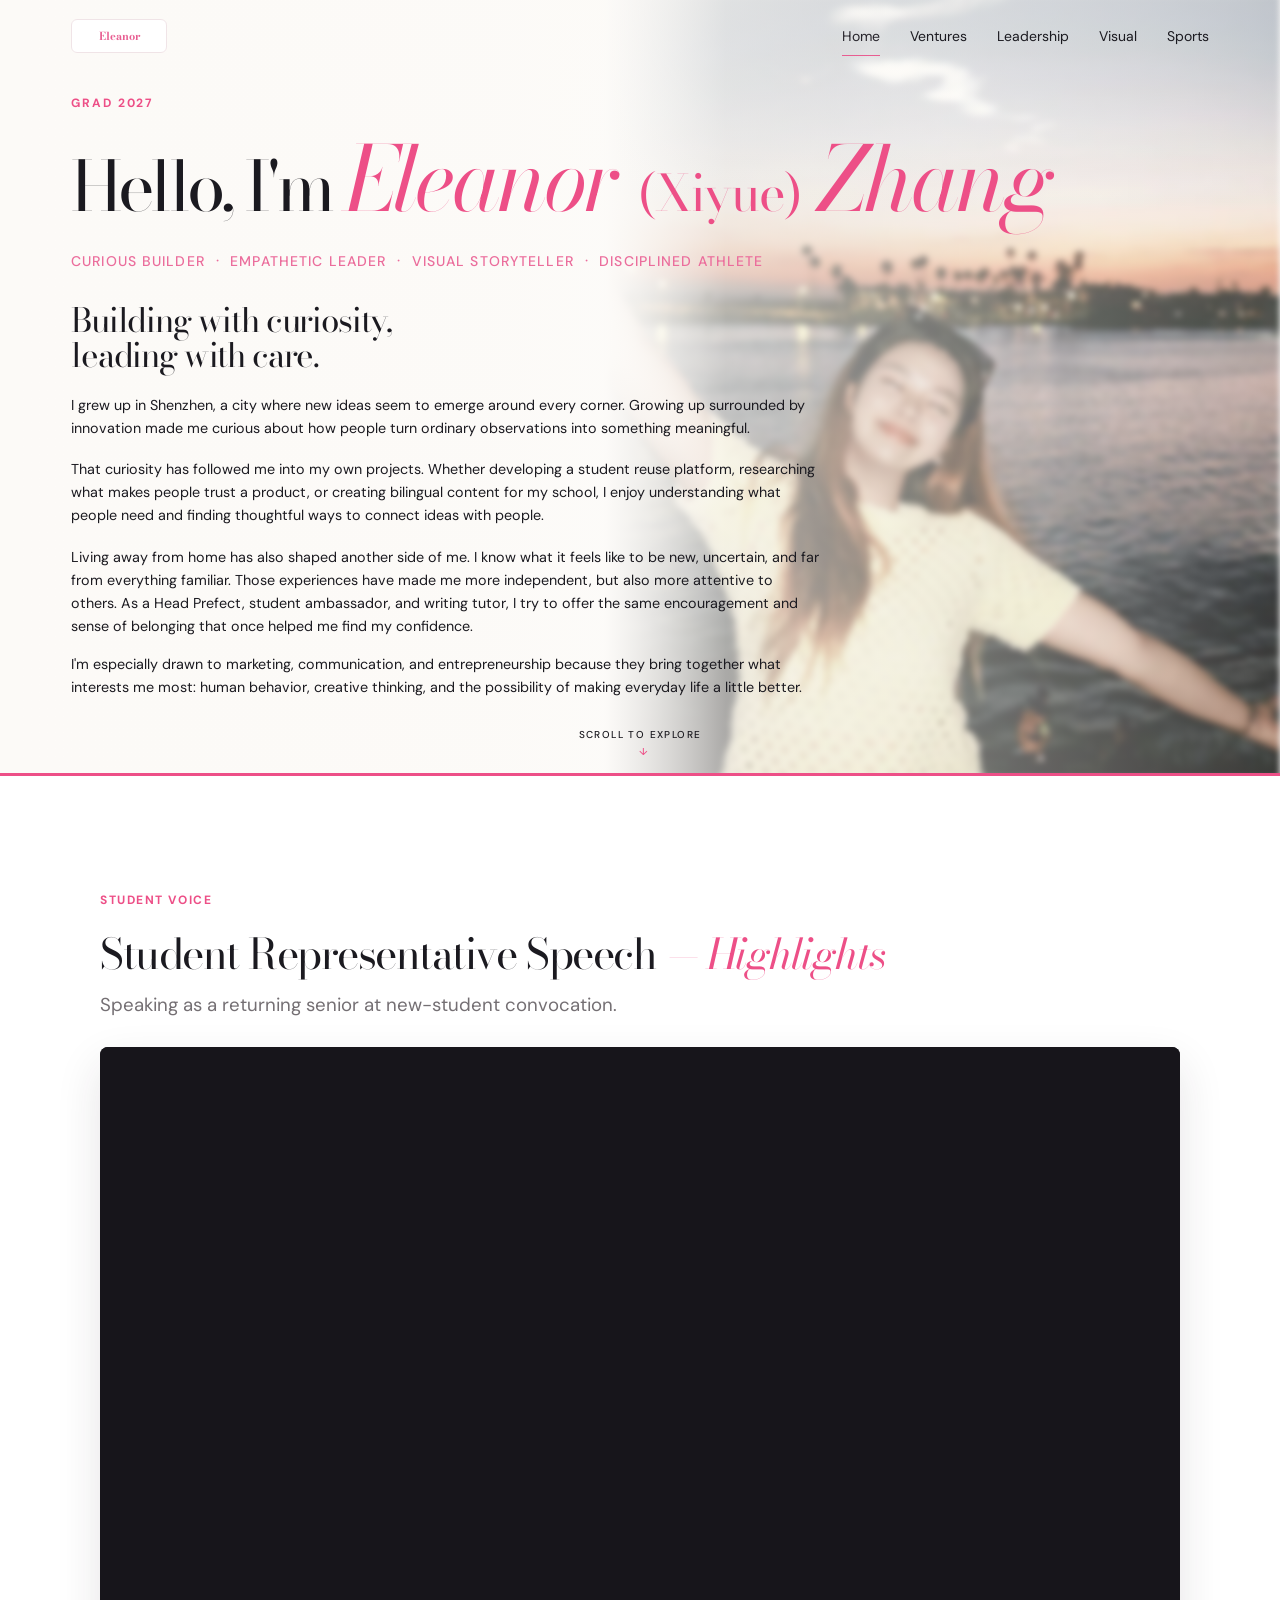
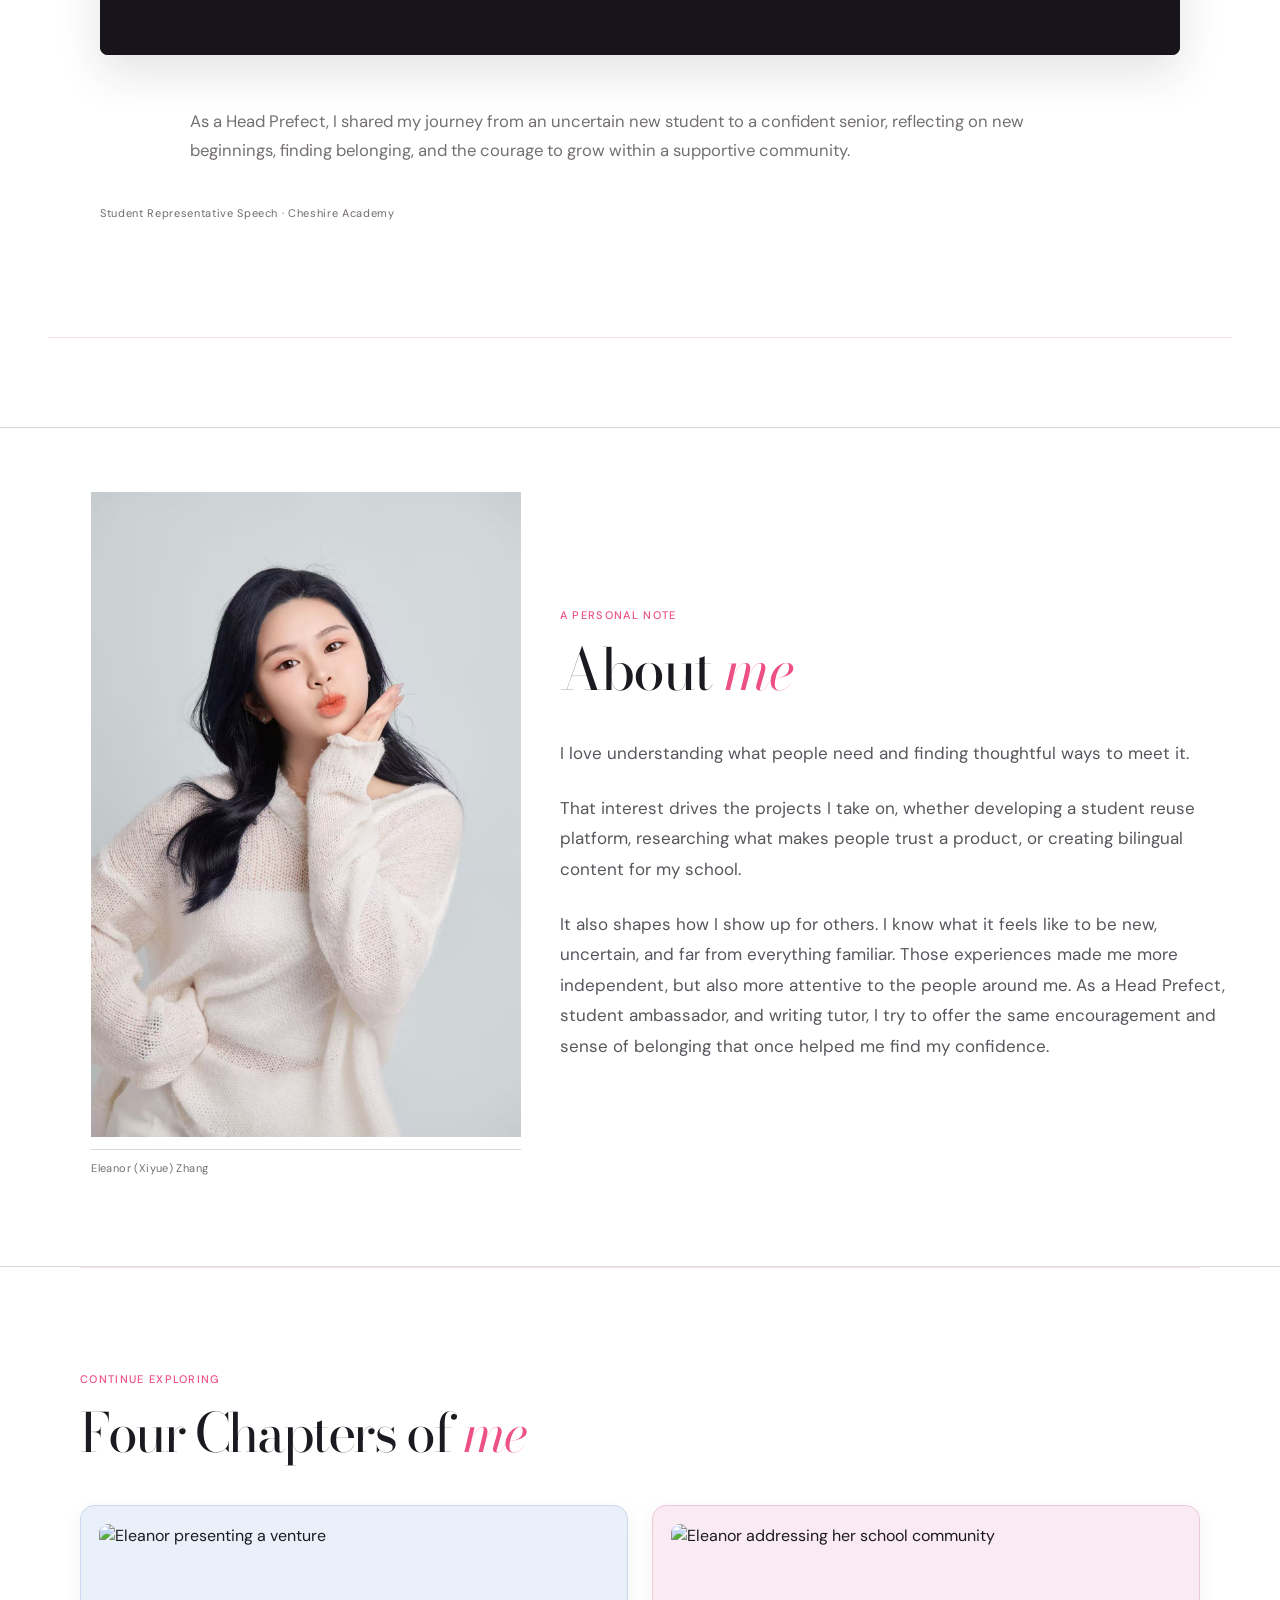
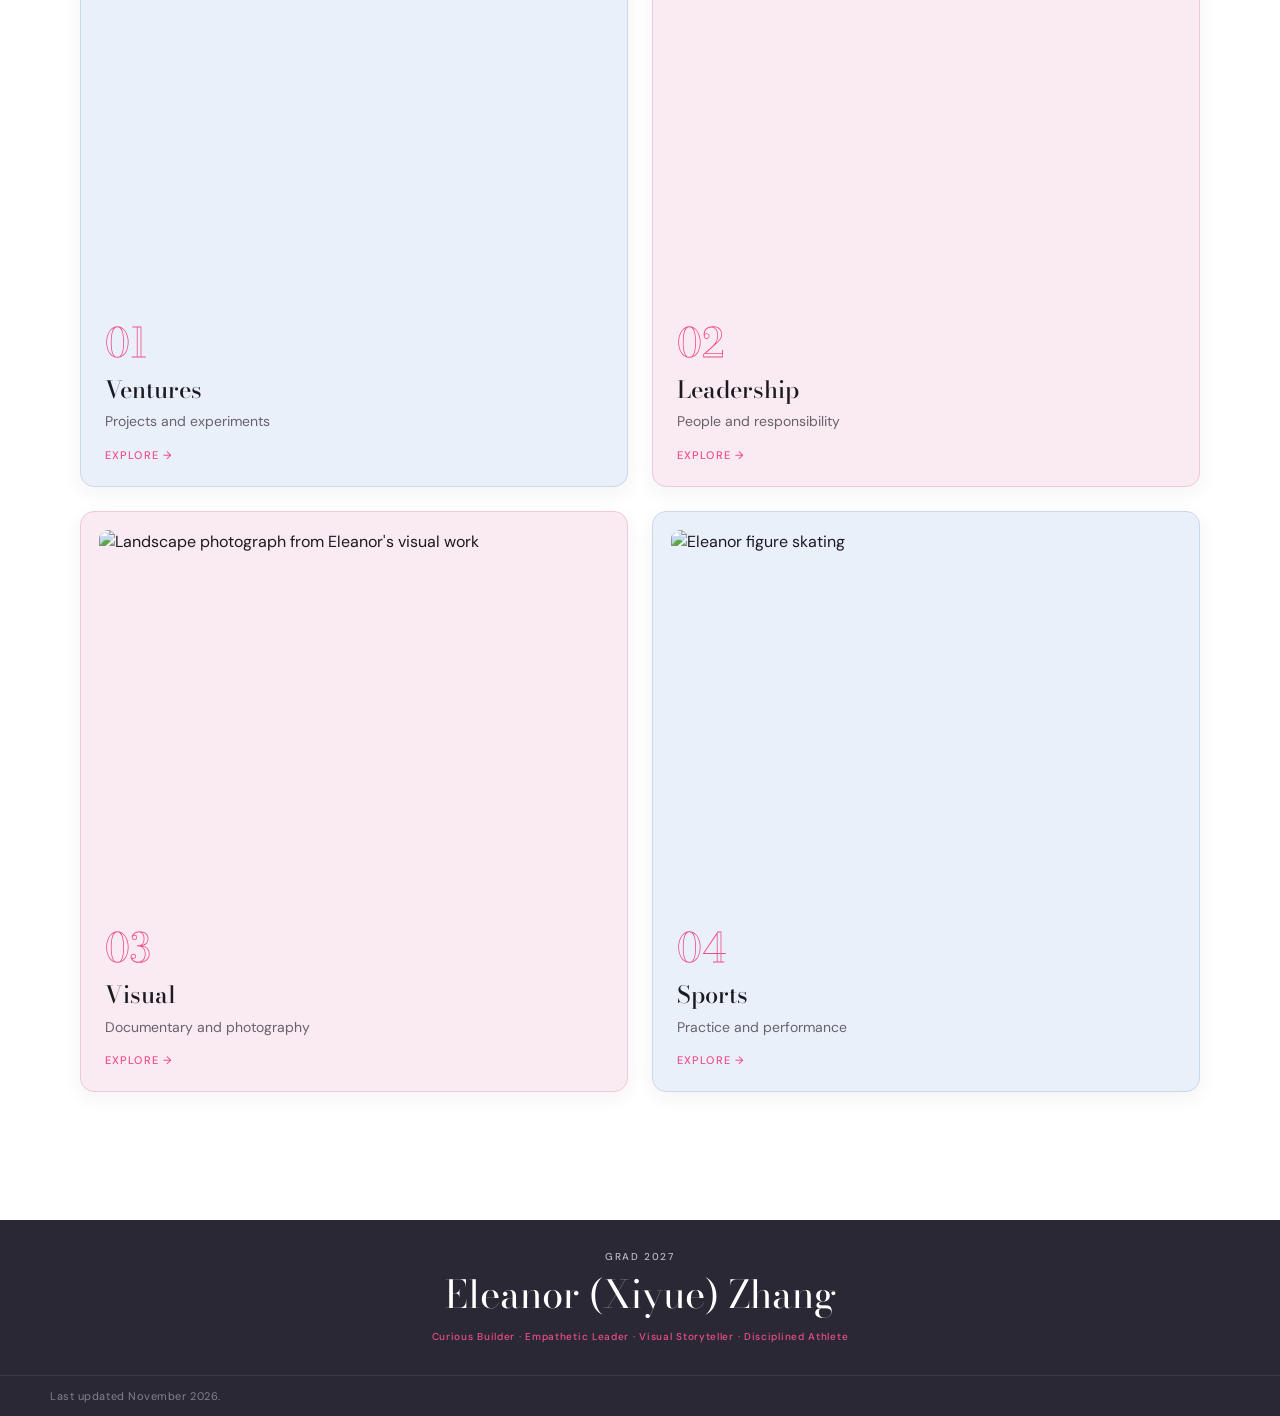
==== index.html @ ae4b240d "Widen home introduction and tighten hero spacing" ====
<!doctype html>
<html lang="en"><head><meta charset="UTF-8"><meta name="viewport" content="width=device-width,initial-scale=1"><meta name="referrer" content="strict-origin-when-cross-origin"><title>Eleanor Zhang</title><link rel="icon" href="./favicon.ico?v=20261025" sizes="any"><link rel="icon" type="image/svg+xml" href="./favicon.svg?v=20261025"><link rel="icon" type="image/png" sizes="32x32" href="./favicon.png?v=20261025"><meta name="description" content="Eleanor Zhang — a personal editorial portfolio for university applications."><link rel="preconnect" href="https://fonts.googleapis.com"><link rel="preconnect" href="https://fonts.gstatic.com" crossorigin><link href="https://fonts.googleapis.com/css2?family=Bodoni+Moda:ital,wght@0,400;0,500;1,400&family=DM+Sans:opsz,wght@9..40,400;9..40,500;9..40,700&display=swap" rel="stylesheet"><link rel="stylesheet" href="./style.css?v=20261104-compact-intro"><script data-cfasync="false" src="./script.js?v=20261103-split-ventures" defer></script></head>
<body class="editorial-home home-page"><a class="skip-link" href="#home">Skip to content</a>
<header class="site-header" data-header>
  <a class="wordmark" href="#home" aria-label="Eleanor Zhang — back to top">Eleanor</a>
  <button class="menu-toggle" type="button" aria-expanded="false" aria-controls="primary-nav"><span></span><span></span><span></span><span class="sr-only">Open menu</span></button>
  <nav id="primary-nav" class="primary-nav" aria-label="Primary navigation">
    <a class="nav-link" href="#home" data-section="home">Home</a>
    <div class="nav-group"><a class="nav-link" href="ventures.html">Ventures</a><div class="dropdown"><a href="ventures.html#storage-platform">Storage Platform</a><a href="ventures.html#secondhand-trading">Secondhand Trading</a><a href="ventures.html#healthy-bowl">Healthy Bowl</a><a href="ventures.html#kettle-recipe">Kettle Recipe</a><a href="ventures.html#bpa">BPA</a><a href="ventures.html#china-camping-club">China Camping Club</a><a href="ventures.html#marketing-intern">Marketing Intern</a></div></div>
    <div class="nav-group"><a class="nav-link" href="leadership.html">Leadership</a><div class="dropdown"><a href="leadership.html#head-prefect">Head Prefect</a><a href="leadership.html#head-ambassador">Head Ambassador</a><a href="leadership.html#writing-center-tutor">Writing Center Tutor</a><a href="leadership.html#calligraphy-club">Calligraphy Club</a><a href="leadership.html#assistance-coach">Assistant Coach</a><a href="leadership.html#volunteer-teaching">Volunteer Teaching</a><a href="leadership.html#cooking-club">Cooking Club</a></div></div>
    <div class="nav-group"><a class="nav-link" href="visual.html">Visual</a><div class="dropdown"><a href="visual.html#photography">Photography</a><a href="visual.html#documentary">Documentary</a></div></div>
    <div class="nav-group"><a class="nav-link" href="sports.html">Sports</a><div class="dropdown"><a href="sports.html#figure-skating">Figure Skating</a><a href="sports.html#dancing">Dancing</a><a href="sports.html#soccer">Soccer</a></div></div>
  </nav>
</header>
<main>
<section id="home" class="eh-home" data-spy="home" aria-labelledby="hero-title">
<div class="eh-hero"><div class="eh-hero-bg" aria-hidden="true"><img src="./assets/home/home2.JPG" alt="" width="1280" height="1706" loading="eager" decoding="async" fetchpriority="high"></div>
  <div class="eh-meta"><span>GRAD 2027</span></div>
  <div class="eh-title-block"><h1 id="hero-title"><span>Hello, I'm</span><em><span>Eleanor <span class="eh-name-alt">(Xiyue)</span></span><span>Zhang</span></em></h1></div>
  <div class="eh-opening-intro"><h2>Building with curiosity,<br>leading with care.</h2><p>I grew up in Shenzhen, a city where new ideas seem to emerge around every corner. Growing up surrounded by innovation made me curious about how people turn ordinary observations into something meaningful.</p><p>That curiosity has followed me into my own projects. Whether developing a student reuse platform, researching what makes people trust a product, or creating bilingual content for my school, I enjoy understanding what people need and finding thoughtful ways to connect ideas with people.</p><p>Living away from home has also shaped another side of me. I know what it feels like to be new, uncertain, and far from everything familiar. Those experiences have made me more independent, but also more attentive to others. As a Head Prefect, student ambassador, and writing tutor, I try to offer the same encouragement and sense of belonging that once helped me find my confidence.</p><p>I'm especially drawn to marketing, communication, and entrepreneurship because they bring together what interests me most: human behavior, creative thinking, and the possibility of making everyday life a little better.</p></div>
  <div class="eh-keywords" aria-label="Personal qualities"><strong>Curious Builder</strong> <span aria-hidden="true">·</span> <strong>Empathetic Leader</strong> <span aria-hidden="true">·</span> <strong>Visual Storyteller</strong> <span aria-hidden="true">·</span> <strong>Disciplined Athlete</strong></div>
  <a class="eh-scroll" href="#student-voice">Scroll to explore <span aria-hidden="true">↓</span></a>
</div>
<div id="student-voice" class="eh-section eh-speech-return home-feature reveal-group"><div class="home-feature-copy"><p class="sub-label">Student voice</p><h3>Student Representative Speech <em>— Highlights</em></h3><p>Speaking as a returning senior at new-student convocation.</p></div><div class="feature-video-wrap youtube-video-wrap" data-feature-video data-youtube-video><div class="youtube-player" data-youtube-id="qHeuWkfJ2oY" aria-label="Student Representative Speech — Highlights"></div><img class="youtube-poster" src="./assets/home/student-representative-highlights/Student Representative Speech-cover.jpg" alt="Student Representative Speech — Highlights video cover" loading="lazy"><button class="feature-video-toggle youtube-video-toggle" type="button" aria-label="Play Student Representative Speech — Highlights"><span aria-hidden="true">▶</span></button></div><p class="eh-speech-note">As a Head Prefect, I shared my journey from an uncertain new student to a confident senior, reflecting on new beginnings, finding belonging, and the courage to grow within a supportive community.</p><p class="eh-video-caption">Student Representative Speech · Cheshire Academy</p></div>
<section id="about-me" class="eh-about reveal-group" aria-labelledby="about-me-title">
  <div class="eh-about-grid">
    <figure class="eh-about-portrait">
      <div class="eh-about-image">
        <img src="./assets/home/about%20me.jpg" alt="Eleanor Zhang in a white knit sweater against a pale grey background" width="1280" height="1920" loading="lazy" decoding="async">
      </div>
      <figcaption><span>Eleanor (Xiyue) Zhang</span></figcaption>
    </figure>
    <div class="eh-about-copy">
      <header class="eh-about-heading">
        <p class="eh-label">A personal note</p>
        <h2 id="about-me-title">About <em>me</em></h2>
      </header>

      <div class="eh-about-text">
        <p class="eh-about-lead">I love understanding what people need and finding thoughtful ways to meet it.</p>
        <p class="eh-about-body">That interest drives the projects I take on, whether developing a student reuse platform, researching what makes people trust a product, or creating bilingual content for my school.</p>
        <p class="eh-about-body">It also shapes how I show up for others. I know what it feels like to be new, uncertain, and far from everything familiar. Those experiences made me more independent, but also more attentive to the people around me. As a Head Prefect, student ambassador, and writing tutor, I try to offer the same encouragement and sense of belonging that once helped me find my confidence.</p>
      </div>
    </div>
  </div>
</section>
</section>
<section class="eh-section eh-explore" aria-labelledby="explore-title"><header><p class="eh-label">Continue exploring</p><h2 id="explore-title">Four Chapters of <em>me</em></h2></header><nav class="eh-index" aria-label="Portfolio chapters">
        <a class="eh-entry eh-ventures" href="ventures.html"><img src="./assets/ventures/BPA/IMG_1269.JPG" alt="Eleanor presenting a venture" width="3200" height="2132"><span class="eh-entry-copy"><i>01</i><strong>Ventures</strong><small>Projects and experiments</small><b>Explore →</b></span></a>
        <a class="eh-entry eh-leadership" href="leadership.html"><img src="./assets/home/student-representative-highlights/student-representative-highlights-cover.jpg" alt="Eleanor addressing her school community" width="1920" height="1080"><span class="eh-entry-copy"><i>02</i><strong>Leadership</strong><small>People and responsibility</small><b>Explore →</b></span></a>
        <a class="eh-entry eh-visual" href="visual.html"><img src="./assets/visual/photography/Gates of Heaven.jpg" alt="Landscape photograph from Eleanor's visual work" width="2304" height="1536"><span class="eh-entry-copy"><i>03</i><strong>Visual</strong><small>Documentary and photography</small><b>Explore →</b></span></a>
        <a class="eh-entry eh-sports" href="sports.html"><img src="./assets/sports/fgure skating/skating3.jpeg" alt="Eleanor figure skating" width="5220" height="4396"><span class="eh-entry-copy"><i>04</i><strong>Sports</strong><small>Practice and performance</small><b>Explore →</b></span></a>
</nav></section>
<section id="contact" class="closing"><p>GRAD 2027</p><div class="closing-heading"><h2>Eleanor (Xiyue) Zhang</h2></div><p class="closing-tagline">Curious Builder · Empathetic Leader · Visual Storyteller · Disciplined Athlete</p></section>
</main>
<footer><span>Last updated November 2026.</span></footer>
</body></html>
---- style.css ----
:root{--bg:#fcfaf7;--paper:#fff;--warm:#fcfaf7;--sport:#fcfaf7;--ink:#27242b;--muted:#746f73;--pink:#e85d91;--green:#6f8171;--line:#ddd8d2;--veil:rgba(237,79,135,.055);--veil-soft:rgba(237,79,135,.1);--veil-strong:rgba(237,79,135,.18);--serif:'Bodoni Moda',Georgia,serif;--sans:'DM Sans',Inter,Arial,Helvetica,system-ui,sans-serif;--rose-text:#a94a72;--max:1180px;--header:72px}*{box-sizing:border-box}html{scroll-behavior:smooth;scroll-padding-top:calc(var(--header) + 22px)}body{margin:0;background:var(--bg);color:var(--ink);font:16px/1.7 var(--sans);overflow-x:hidden}body.menu-open{overflow:hidden}img,video{display:block;width:100%;height:100%;object-fit:cover}button,a{font:inherit}.sr-only{position:absolute;width:1px;height:1px;margin:-1px;overflow:hidden;clip:rect(0,0,0,0)}.skip-link{position:fixed;left:1rem;top:-5rem;z-index:200;background:var(--ink);color:#fff;padding:.7rem 1rem}.skip-link:focus{top:1rem}.site-header{position:fixed;z-index:100;top:0;left:0;right:0;height:var(--header);display:flex;align-items:center;justify-content:space-between;padding:0 max(24px,calc((100vw - var(--max))/2));transition:background .2s,border-color .2s}.site-header.scrolled{background:#fff;border-bottom:1px solid var(--line)}.wordmark{display:grid;place-items:center;width:44px;height:34px;background:#fff;color:var(--pink);border:1px solid #f0e4e7;border-radius:6px;text-decoration:none;font:700 11px var(--serif)}.primary-nav{display:flex;align-items:stretch;gap:30px;height:100%}.nav-link,.nav-trigger{display:flex;align-items:center;height:100%;border:0;background:none;color:var(--muted);text-decoration:none;font-size:14px;cursor:pointer;position:relative}.nav-link.active,.nav-trigger.active,.nav-link:hover,.nav-trigger:hover{color:var(--ink)}.nav-link.active:after,.nav-trigger.active:after{content:"";position:absolute;left:0;right:0;bottom:16px;height:1px;background:var(--pink)}.nav-group{position:relative}.nav-trigger:after{content:" +"}.dropdown{position:absolute;top:calc(100% - 8px);left:50%;width:230px;padding:8px;background:#fff;border:1px solid var(--line);border-radius:6px;box-shadow:0 14px 32px rgba(45,35,40,.08);opacity:0;visibility:hidden;transform:translate(-50%,-4px);transition:opacity .18s,transform .18s,visibility .18s}.dropdown:before{content:"";position:absolute;left:0;right:0;top:-12px;height:12px}.nav-group:hover .dropdown,.nav-group:focus-within .dropdown,.nav-group.open .dropdown{opacity:1;visibility:visible;transform:translate(-50%,0)}.dropdown a{display:block;padding:9px 10px;color:var(--muted);text-decoration:none;font-size:13px}.dropdown a:hover,.dropdown a:focus-visible{background:var(--veil);color:var(--ink)}.menu-toggle{display:none;border:0;background:none}.hero{position:relative;width:100%;min-height:100vh;min-height:100svh;display:grid;place-items:center;padding:var(--header) 24px 48px;text-align:center;background:linear-gradient(120deg,rgba(237,79,135,.17),rgba(237,79,135,.06) 52%,rgba(237,79,135,0) 88%)}.hero-content h1{margin:0;font:700 clamp(4.2rem,8vw,7.6rem)/.82 var(--serif);letter-spacing:-.055em}.hero-content h1 em{font-style:normal;color:var(--pink)}.hero-content>p:last-child{color:var(--muted);font-size:15px}.kicker,.chapter-no,.sub-label{margin:0 0 12px;color:var(--pink);font-size:12px;font-weight:700;letter-spacing:.13em;text-transform:uppercase}.scroll-cue{position:absolute;bottom:28px;display:flex;flex-direction:column;gap:2px;color:var(--muted);text-decoration:none;font-size:11px;animation:bounce 1.7s ease-in-out infinite}.chapter{padding:clamp(6rem,10vw,10rem) max(24px,calc((100vw - var(--max))/2))}.chapter-header{max-width:760px;margin-bottom:clamp(3rem,6vw,5rem)}.chapter-header h2{margin:0;font:400 clamp(2.4rem,4vw,3.8rem)/1.05 var(--serif);letter-spacing:-.035em;text-wrap:balance}.chapter-header h2:after{content:"";display:block;width:56px;height:3px;margin-top:20px;border-radius:2px;background:linear-gradient(90deg,var(--pink),rgba(232,93,145,0))}.chapter-header>p:last-child{max-width:590px;color:var(--muted);font-size:18px}.chapter-home{background:var(--bg)}.chapter-ventures,.chapter-visual{background:#fff}.chapter-leadership{background:var(--warm)}.chapter-sports{background:var(--sport)}.bio-grid{display:grid;grid-template-columns:.85fr 1.15fr;gap:clamp(3rem,8vw,8rem);align-items:center}.bio-photo{margin:0}.bio-photo img{aspect-ratio:4/5;border-radius:8px}.bio-copy blockquote{margin:0 0 28px;font:400 clamp(2rem,3.5vw,3.5rem)/1.12 var(--serif);color:var(--green)}.bio-copy>p{color:var(--muted)}.facts{margin:36px 0 0;border-top:1px solid var(--line)}.facts div{display:grid;grid-template-columns:150px 1fr;padding:13px 0;border-bottom:1px solid var(--line)}dt{color:var(--muted);font-size:13px}dd{margin:0}.story{max-width:var(--max);margin:0 auto clamp(7rem,12vw,12rem)}.story:last-child{margin-bottom:0}.story h3,.lead-story h3,.sport-story h3{margin:.2rem 0 .9rem;font:400 clamp(1.9rem,3vw,2.9rem)/1.05 var(--serif);letter-spacing:-.03em}.story-copy>p:not(.sub-label,.dek),.lead-story>p,.sport-story>p{color:var(--muted)}.dek{font:italic 1.2rem/1.5 var(--serif)}.story-split{display:grid;grid-template-columns:.75fr 1.25fr;gap:clamp(3rem,7vw,7rem);align-items:center}.story-feature .story-copy{display:block;max-width:760px}.feature-note{max-width:680px;margin:28px auto 0;text-align:center;color:var(--muted)}.story-collage{display:grid;grid-template-columns:1.2fr .8fr;gap:clamp(3rem,7vw,7rem);align-items:center}.collage{display:grid;grid-template-columns:1.15fr .85fr;grid-template-rows:1fr 1fr;gap:12px;height:580px}.collage .zoom:first-child{grid-row:1/-1}.story-overlay{position:relative;width:100%;min-height:620px;color:#fff;overflow:hidden}.story-overlay>img{position:absolute;inset:0}.story-overlay:after{content:"";position:absolute;inset:0;background:linear-gradient(90deg,rgba(20,20,20,.72),rgba(20,20,20,.08))}.overlay-copy{position:absolute;z-index:1;left:clamp(2rem,7vw,6rem);bottom:clamp(2rem,7vw,6rem);max-width:470px}.overlay-copy .sub-label{color:#ffd2e2}.media-carousel{position:relative}.slides{position:relative;aspect-ratio:4/3;overflow:hidden;background:#f1efec}.media-wide .slides,.cinema .slides{aspect-ratio:16/9}.slide{position:absolute;inset:0;margin:0;opacity:0;visibility:hidden;transition:opacity .35s}.slide.is-active{opacity:1;visibility:visible}.slide figcaption{position:absolute;left:14px;bottom:12px;padding:5px 8px;background:rgba(29,27,31,.7);color:#fff;font-size:11px}.zoom{display:block;width:100%;height:100%;border:0;padding:0;background:none;cursor:zoom-in;overflow:hidden}.zoom img{transition:transform .5s}.zoom:hover img{transform:scale(1.018)}.carousel-prev,.carousel-next{position:absolute;z-index:2;top:50%;width:42px;height:42px;border:1px solid rgba(255,255,255,.75);border-radius:50%;background:rgba(30,29,32,.35);color:#fff;transform:translateY(-50%);cursor:pointer;opacity:.55;transition:opacity .2s,background .2s}.media-carousel:hover .carousel-prev,.media-carousel:hover .carousel-next{opacity:1}.carousel-prev{left:14px}.carousel-next{right:14px}.carousel-count{position:absolute;right:12px;bottom:8px;margin:0;color:#fff;font-size:11px}.leadership-list{display:grid;grid-template-columns:repeat(2,1fr);gap:70px 30px}.lead-story{border-top:1px solid var(--line);padding-top:22px}.lead-story .zoom{height:320px;margin-top:24px}.lead-story .portrait{height:480px}.lead-hero{grid-column:1/-1;display:grid;grid-template-columns:1.2fr .8fr;gap:60px;align-items:center}.lead-hero .media-carousel .slides{aspect-ratio:16/9}.text-only{min-height:280px;display:flex;flex-direction:column;justify-content:center;padding:40px;background:rgba(39,36,43,.05)}.documentary .story-copy{max-width:680px;margin-bottom:35px}.cinema{margin-left:calc((var(--max) - 100vw)/2);margin-right:calc((var(--max) - 100vw)/2)}.cinema .slides{max-height:78vh}.photography .story-copy{max-width:600px;margin:0 auto 40px;text-align:center}.photo-grid{display:grid;grid-template-columns:repeat(4,1fr);grid-auto-rows:230px;gap:12px}.photo-grid .tall{grid-row:span 2}.photo-grid .wide{grid-column:span 2}.sport-story{max-width:var(--max);margin:0 auto 90px}.sport-heading{display:block;max-width:760px;margin-bottom:32px}.sports-pair{display:grid;grid-template-columns:1fr 1fr;gap:30px}.sports-pair .zoom{height:460px;margin-top:24px}.sports-pair .portrait{height:620px}.closing{padding:90px 24px;text-align:center;background:#292834;color:#fff}.closing h2{margin:5px;font:400 clamp(2.6rem,5.5vw,4.6rem)/1 var(--serif)}.closing>p{color:#bcb8c3}.closing div{display:flex;justify-content:center;gap:10px;margin-top:24px}.closing a{padding:9px 20px;border:1px solid #777482;border-radius:999px;color:#fff;text-decoration:none;font-size:12px}footer{display:flex;justify-content:space-between;padding:18px max(24px,calc((100vw - var(--max))/2));background:#292834;border-top:1px solid #3d3b48;color:#85818e;font-size:11px}.lightbox{width:100vw;height:100vh;max-width:none;max-height:none;margin:0;border:0;padding:30px;background:rgba(20,19,24,.96);color:#fff}.lightbox[open]{display:grid;grid-template-columns:60px 1fr 60px;align-items:center}.lightbox figure{height:calc(100vh - 60px);margin:0;display:flex;flex-direction:column;align-items:center;justify-content:center}.lightbox figure img{width:auto;height:auto;max-width:100%;max-height:calc(100% - 40px);object-fit:contain}.lightbox figcaption{margin-top:12px;color:#c7c3cc}.lightbox button{border:0;background:none;color:#fff;font-size:28px;cursor:pointer}.lightbox-close{position:absolute;top:14px;right:18px}.reveal,.reveal-group .sub-label,.reveal-group h3,.reveal-group p,.reveal-media,.reveal-group .media-carousel,.reveal-group .zoom,.reveal-group .collage{opacity:0;transform:translateY(20px);transition:opacity .62s cubic-bezier(.2,.75,.25,1),transform .62s cubic-bezier(.2,.75,.25,1)}.is-visible,.reveal-group.is-visible .sub-label,.reveal-group.is-visible h3,.reveal-group.is-visible p,.reveal-group.is-visible .media-carousel,.reveal-group.is-visible .zoom,.reveal-group.is-visible .collage,.reveal-media.is-visible{opacity:1;transform:none}.reveal-group.is-visible h3{transition-delay:.06s}.reveal-group.is-visible p{transition-delay:.1s}.reveal-group.is-visible .media-carousel,.reveal-group.is-visible .zoom,.reveal-group.is-visible .collage{transition-delay:.14s}:focus-visible{outline:2px solid var(--pink);outline-offset:4px}@keyframes bounce{0%,100%{transform:translateY(0)}50%{transform:translateY(8px)}}
@media(max-width:767px){:root{--header:62px}.site-header{padding:0 18px}.menu-toggle{display:block;position:relative;z-index:3;width:34px;height:34px;padding:7px}.menu-toggle span:not(.sr-only){display:block;height:1px;margin:5px 0;background:var(--ink)}.primary-nav{position:fixed;inset:0;display:block;height:100vh;padding:90px 24px 40px;background:var(--bg);overflow-y:auto;transform:translateY(-105%);visibility:hidden;transition:transform .32s,visibility .32s}.primary-nav.open{transform:none;visibility:visible}.nav-link,.nav-trigger{width:100%;height:auto;padding:14px 0;border-bottom:1px solid var(--line);font:400 26px var(--serif);color:var(--ink)}.nav-trigger{justify-content:space-between}.nav-link.active:after,.nav-trigger.active:after{display:none}.dropdown{position:static;width:100%;max-height:0;padding:0 0 0 14px;border:0;border-radius:0;box-shadow:none;background:transparent;opacity:1;visibility:visible;transform:none;overflow:hidden;transition:max-height .25s}.nav-group.open .dropdown{max-height:360px;transform:none}.dropdown a{padding:9px 0;font-size:14px}.hero-content h1{font-size:clamp(3.6rem,18vw,5.5rem)}.chapter{padding:90px 20px}.chapter-header{margin-bottom:55px}.chapter-header h2{font-size:clamp(2.2rem,9vw,3.4rem)}.chapter-header>p:last-child{font-size:16px}.bio-grid,.story-split,.story-collage,.lead-hero{grid-template-columns:1fr;gap:34px}.facts div{grid-template-columns:1fr;gap:2px}.story{margin-bottom:95px}.collage{height:430px}.story-overlay{min-height:560px}.overlay-copy{left:24px;right:24px}.leadership-list,.sports-pair{grid-template-columns:1fr}.lead-hero{grid-column:auto}.lead-story .portrait,.sports-pair .portrait{height:480px}.cinema{margin-left:-20px;margin-right:-20px}.photo-grid{grid-template-columns:repeat(2,1fr);grid-auto-rows:180px}.photo-grid .wide{grid-column:span 2}.sports-pair .zoom{height:380px}.carousel-prev,.carousel-next{opacity:1}.lightbox{padding:15px}.lightbox[open]{grid-template-columns:42px 1fr 42px}.lightbox figure{height:calc(100vh - 30px)}footer{flex-direction:column;gap:3px;text-align:center}}
@media(prefers-reduced-motion:reduce){html{scroll-behavior:auto}.scroll-cue{animation:none}.reveal,.reveal-group .sub-label,.reveal-group h3,.reveal-group p,.reveal-media,.reveal-group .media-carousel,.reveal-group .zoom,.reveal-group .collage{opacity:1;transform:none;transition:none}}

/* HOME STORY LINKS & VIDEO MATERIALS */
.home-feature{display:grid;grid-template-columns:1fr;gap:28px;align-items:center;margin-top:clamp(5rem,9vw,9rem);padding-top:clamp(3rem,6vw,6rem);border-top:1px solid var(--line)}
.home-feature-copy{width:100%;max-width:880px;margin:0 auto}
.home-feature>.feature-video-wrap{width:100%;max-width:880px;margin:0 auto}
.portal-card .portal-photo{flex:none;width:calc(100% + 32px);height:auto;aspect-ratio:4/3;object-fit:cover;margin:-16px -16px 16px}
.portal-card:before{pointer-events:none}
@media(max-width:767px){.portal-card .portal-photo{width:calc(100% + 28px);margin:-14px -14px 14px}}
.home-feature h3{margin:.2rem 0 .9rem;font:400 clamp(1.7rem,2.8vw,2.6rem)/1.05 var(--serif);letter-spacing:-.03em}
.home-feature-copy>p:last-child{color:var(--muted)}
.feature-video-wrap{position:relative;aspect-ratio:16/9;border-radius:8px;overflow:hidden;background:#17151b;box-shadow:0 18px 45px rgba(39,36,43,.12)}
.feature-video{width:100%;height:100%;object-fit:contain;background:#17151b}
.feature-video-toggle{position:absolute;z-index:2;left:50%;top:50%;display:grid;place-items:center;width:76px;height:76px;padding:0;border:1px solid rgba(255,255,255,.72);border-radius:50%;background:rgba(28,25,32,.62);color:#fff;box-shadow:0 8px 28px rgba(0,0,0,.26);transform:translate(-50%,-50%);cursor:pointer;transition:transform .2s,background .2s,opacity .2s}
.feature-video-toggle:hover{background:rgba(232,93,145,.88);transform:translate(-50%,-50%) scale(1.06)}
.feature-video-toggle span{margin-left:4px;font-size:28px;line-height:1}
.feature-video-wrap.is-playing .feature-video-toggle span{margin-left:0;font-size:22px;letter-spacing:-3px}
.feature-video-wrap.controls-hidden .feature-video-toggle{opacity:0;pointer-events:none}
.feature-video-sound{display:none;position:absolute;z-index:3;right:14px;top:14px;padding:7px 13px;border:1px solid rgba(255,255,255,.6);border-radius:999px;background:rgba(15,14,18,.66);color:#fff;font:600 10px/1 var(--sans);letter-spacing:.1em;text-transform:uppercase;cursor:pointer}
.feature-video-wrap.is-muted .feature-video-sound{display:inline-flex;align-items:center;gap:6px}
.feature-video-sound:hover,.feature-video-sound:focus-visible{background:rgba(232,93,145,.9);border-color:rgba(255,255,255,.8);color:#fff}
.youtube-video-wrap iframe{display:block;width:100%;height:100%;border:0;background:#17151b}
.youtube-video-wrap .youtube-poster{position:absolute;z-index:1;inset:0;width:100%;height:100%;object-fit:cover;object-position:center;background:#17151b;pointer-events:none}
.youtube-video-wrap.has-started .youtube-poster{display:none}
.youtube-video-toggle{width:76px;height:52px;border:0;border-radius:14px;background:#f00;box-shadow:0 8px 28px rgba(0,0,0,.3)}
.youtube-video-toggle:hover,.youtube-video-toggle:focus-visible{background:#c00;transform:translate(-50%,-50%) scale(1.06)}
.youtube-video-toggle span{font-family:Arial,Helvetica,sans-serif;font-size:25px;font-weight:700}
.youtube-video-wrap.is-playing .youtube-video-toggle span{font-size:20px;letter-spacing:-4px}
.youtube-video-wrap.is-playing .youtube-video-toggle{opacity:0;pointer-events:none}
.youtube-video-toggle[hidden]{display:none}
.youtube-sound-toggle{position:absolute;z-index:5;top:14px;left:14px;padding:8px 14px;border:1px solid rgba(255,255,255,.7);border-radius:999px;background:rgba(23,21,27,.8);color:#fff;font-size:12px;cursor:pointer}
.home-page #ventures,.home-page #leadership,.home-page #visual,.home-page #sports{display:none!important}
.youtube-fallback{position:absolute;z-index:4;inset:auto 18px 18px;box-sizing:border-box;padding:12px 16px;border:1px solid rgba(255,255,255,.35);border-radius:8px;background:rgba(23,21,27,.9);color:#fff;text-align:center;font-size:13px}.youtube-fallback a{color:#fff;font-weight:700}
.video-placeholder{min-height:320px;display:flex;flex-direction:column;align-items:center;justify-content:center;text-align:center;padding:30px;background:linear-gradient(160deg,rgba(39,36,43,.05),rgba(39,36,43,.015) 74%,#fff);color:var(--ink);border:1px solid var(--line);border-radius:14px;box-shadow:inset 0 0 0 1px rgba(255,255,255,.7)}
.video-placeholder span{margin-bottom:auto;align-self:flex-start;color:var(--pink);font-size:11px;font-weight:700;letter-spacing:.13em}
.video-placeholder strong{font:400 clamp(1.4rem,2.5vw,2.3rem)/1.15 var(--serif)}
.video-placeholder small{margin-top:auto;color:var(--muted);font-size:11px}
.section-portals{margin-top:clamp(4rem,8vw,7rem);padding-top:clamp(2rem,4vw,3rem);border-top:1px solid var(--line)}
.portals-label{margin:0;color:var(--pink);font-size:11px;font-weight:700;letter-spacing:.13em;text-transform:uppercase}
.portals-grid{display:grid;grid-template-columns:repeat(4,1fr);gap:12px;margin-top:16px}
.portal-card{--accent:var(--pink);--accent-soft:#fbe9ee;position:relative;display:flex;flex-direction:column;min-height:150px;padding:16px 16px 14px;background:var(--paper);border:1px solid var(--line);border-radius:12px;overflow:hidden;text-decoration:none;color:inherit;transition:transform .3s cubic-bezier(.2,.75,.25,1),box-shadow .3s,border-color .3s}
.portal-card[data-accent="green"]{--accent:#6f8171;--accent-soft:#eaf0ea}
.portal-card[data-accent="blue"]{--accent:#5f7ba8;--accent-soft:#e9eef7}
.portal-card[data-accent="amber"]{--accent:#b8843c;--accent-soft:#f8f0e3}
.portal-card:before{content:"";position:absolute;inset:0;background:radial-gradient(120% 90% at 86% 6%,var(--accent-soft),rgba(255,255,255,0) 62%);opacity:0;transition:opacity .35s}
.portal-card:after{content:"";position:absolute;left:0;right:0;top:0;height:3px;background:var(--accent);transform:scaleX(0);transform-origin:left;transition:transform .35s cubic-bezier(.2,.75,.25,1)}
.portal-card:hover,.portal-card:focus-visible{transform:translateY(-6px);border-color:var(--accent);box-shadow:0 22px 48px rgba(39,36,43,.12)}
.portal-card:hover:before,.portal-card:focus-visible:before{opacity:1}
.portal-card:hover:after,.portal-card:focus-visible:after{transform:scaleX(1)}
.portal-top{position:relative;display:flex;align-items:center;justify-content:space-between;gap:12px}
.portal-index{color:var(--accent);font-size:11px;font-weight:700;letter-spacing:.16em}
.portal-icon{position:relative;display:grid;place-items:center;width:36px;height:36px;border-radius:50%;background:var(--accent-soft);color:var(--accent);transition:transform .3s}
.portal-icon svg{display:block;width:18px;height:18px}
.portal-card:hover .portal-icon,.portal-card:focus-visible .portal-icon{transform:rotate(-7deg) scale(1.06)}
.portal-title{position:relative;margin:auto 0 4px;padding-top:14px;font:400 clamp(1.3rem,1.7vw,1.6rem)/1.1 var(--serif);letter-spacing:-.025em}
.portal-desc{position:relative;color:var(--muted);font-size:12.5px;line-height:1.5}
.portal-cue{position:relative;display:inline-flex;align-items:center;gap:6px;margin-top:10px;color:var(--accent);font-size:10px;font-weight:700;letter-spacing:.13em;text-transform:uppercase}
.portal-cue em{font-style:normal;transition:transform .3s}
.portal-card:hover .portal-cue em,.portal-card:focus-visible .portal-cue em{transform:translateX(5px)}
.portal-watermark{position:absolute;right:-4px;bottom:-12px;color:var(--accent);opacity:.08;font:400 4.2rem/1 var(--serif);letter-spacing:-.05em;pointer-events:none;transition:opacity .35s,transform .35s}
.portal-card:hover .portal-watermark,.portal-card:focus-visible .portal-watermark{opacity:.16;transform:translateY(-5px)}
@media(max-width:767px){.home-feature{grid-template-columns:1fr}.portals-grid{grid-template-columns:1fr 1fr;gap:10px}.portal-card{min-height:138px;padding:14px 14px 12px}.portal-icon{width:32px;height:32px}.portal-title{padding-top:12px}.portal-watermark{font-size:3.6rem;bottom:-10px}}
@media(max-width:479px){.portals-grid{grid-template-columns:1fr}.portal-card{min-height:128px}}

/* CURRENT CONTENT ORDER */
#ventures,#visual{display:flex;flex-direction:column}
/* flex 列布局 + margin:0 auto 会让模块收缩成内容宽度，这里让它占满整行 */
#ventures>article,#visual>article{width:100%}
#ventures>.chapter-header,#visual>.chapter-header{order:0;width:100%}
#storage-platform{order:1}#secondhand-trading{order:2}#healthy-bowl{order:3}#kettle-recipe{order:4}#bpa{order:5}#china-camping-club{order:6}#marketing-intern{order:7}
#photography{order:1}#documentary{order:2}
#head-prefect{order:1}#head-ambassador{order:2}#writing-center-tutor{order:3}#calligraphy-club{order:4}#assistance-coach{order:5}#volunteer-teaching{order:6}#cooking-club{order:7}
#assistance-coach .video-placeholder{min-height:320px;margin-top:24px}
/* 整行单张媒体：加高一点，避免成为细长的一条 */
.story-feature .video-placeholder{min-height:420px}

/* HOME TO DETAIL INTERACTIONS */
.home-page .carousel-prev,.home-page .carousel-next{display:none}
.module-title-link{display:inline;color:inherit;text-decoration:none;background-image:linear-gradient(var(--pink),var(--pink));background-position:0 100%;background-repeat:no-repeat;background-size:0 2px;transition:color .22s,background-size .3s cubic-bezier(.2,.75,.25,1)}.module-title-link:hover,.module-title-link:focus-visible{color:var(--pink);background-size:100% 2px}.module-title-link:after{content:"↗";display:inline-block;margin-left:.3em;color:var(--pink);font-size:.45em;vertical-align:.95em;opacity:0;transform:translate(-6px,6px);transition:opacity .25s,transform .25s}.module-title-link:hover:after,.module-title-link:focus-visible:after{opacity:1;transform:none}
.detail-media{position:relative}.browse-more{position:absolute;z-index:8;inset:0;display:flex;align-items:center;justify-content:center;gap:10px;background:transparent;color:#fff;text-decoration:none;opacity:0;transition:opacity .22s}.browse-more span{padding:8px 13px;border:1px solid rgba(255,255,255,.82);background:rgba(28,25,31,.7);box-shadow:0 6px 20px rgba(0,0,0,.18);font-size:13px;letter-spacing:.03em}.browse-more b{font-size:18px;text-shadow:0 1px 8px rgba(0,0,0,.7)}.detail-media:hover>.browse-more,.detail-media:focus-within>.browse-more{opacity:1}

/* DETAIL PAGES */
.detail-hero{padding:calc(var(--header) + 80px) max(24px,calc((100vw - var(--max))/2)) 90px;background:linear-gradient(120deg,#fbe9ee,#eef1fa 48%,#e2f7f7)}.detail-hero p{max-width:650px;color:var(--muted)}.detail-hero h1{margin:0;font:400 clamp(3.2rem,6vw,5.4rem)/.95 var(--serif);letter-spacing:-.045em}.detail-toc{display:flex;flex-wrap:wrap;gap:9px;margin-top:30px}.detail-toc a,.resource-links a{padding:8px 14px;border:1px solid var(--line);border-radius:999px;background:#fff;color:var(--ink);text-decoration:none;font-size:12px}.detail-content{background:var(--bg)}.detail-module{max-width:var(--max);margin:0 auto;padding:clamp(5rem,9vw,9rem) 24px;border-bottom:1px solid var(--line);scroll-margin-top:calc(var(--header) + 20px)}.detail-module:last-child{border-bottom:0}.detail-module-header{display:grid;grid-template-columns:.75fr 1.25fr;gap:50px;margin-bottom:42px}.detail-module h2{margin:0;font:400 clamp(2.2rem,3.6vw,3.4rem)/1.05 var(--serif);letter-spacing:-.035em}.detail-module-copy{color:var(--muted)}.detail-media-grid{display:grid;grid-template-columns:1.2fr .8fr;gap:14px}.detail-media-grid>*{min-height:320px}.detail-media-grid .media-carousel{grid-row:span 2}.resource-links{display:flex;flex-wrap:wrap;gap:8px;margin-top:28px}.resource-links a:hover{border-color:var(--pink);color:var(--pink)}.resource-note{margin-top:12px;color:var(--muted);font-size:12px}.detail-page .primary-nav>.nav-link,.detail-page .nav-trigger{text-decoration:none}
@media(max-width:767px){.browse-more{opacity:1;align-items:flex-end;justify-content:flex-end;background:linear-gradient(transparent 55%,rgba(28,25,31,.7));padding:12px}.browse-more span{font-size:11px}.detail-hero{padding-top:calc(var(--header) + 55px)}.detail-module-header,.detail-media-grid{grid-template-columns:1fr}.detail-media-grid .media-carousel{grid-row:auto}.detail-media-grid>*{min-height:240px}}
.hero-content h1 {
  margin: 0 0 26px;
  font: 400 clamp(4.4rem, 8vw, 8rem) / .9 var(--serif);
  letter-spacing: -.055em;
}

.hero-content h1 em {
  display: block;
  margin-top: 0.16em;
  font-style: italic;
  color: var(--pink);
}

.photo-row-three {
  display: grid;
  grid-template-columns: repeat(3, 1fr);
  gap: 12px;
  margin-top: 12px;
}

.photo-row-three .zoom {
  aspect-ratio: 4 / 3;
}

.photo-row-three img {
  width: 100%;
  height: 100%;
  object-fit: cover;
}

/* ===== 局部文字样式微调（不改布局） ===== */

/* 首页 & 结尾标语行：小号大写 + 字距，更精致 */
.hero-content>p:last-child,
.closing>p {
  font-size: 13px;
  font-weight: 500;
  letter-spacing: .22em;
  text-transform: uppercase;
}

/* 简介区事实标签 dt：与 sub-label 风格呼应 */
.facts dt {
  font-size: 11px;
  font-weight: 700;
  letter-spacing: .12em;
  text-transform: uppercase;
  line-height: 1.9;
}

/* 正文段落：更舒适的行高与间距 */
.bio-copy>p,
.story-copy>p:not(.sub-label, .dek),
.lead-story>p,
.sport-story>p,
.feature-note {
  line-height: 1.85;
}

.bio-copy>p+p,
.story-copy>p+p {
  margin-top: 1.1em;
}

/* 引述块：颜色稍加深、加开引号悬垂感 */
.bio-copy blockquote {
  text-indent: -.45em;
}

/* 图片说明：轻微字距 */
.slide figcaption {
  letter-spacing: .05em;
}

/* 暗色大图上的覆盖文字：投影增强可读性 */
.overlay-copy p {
  text-shadow: 0 1px 12px rgba(0, 0, 0, .55);
}

.overlay-copy h3 {
  text-shadow: 0 2px 16px rgba(0, 0, 0, .45);
}

/* 结尾按钮：悬停变主题粉 */
.closing a {
  transition: color .2s, border-color .2s;
}

.closing a:hover,
.closing a:focus-visible {
  color: var(--pink);
  border-color: var(--pink);
}

/* 页脚：轻微字距 */
footer span {
  letter-spacing: .05em;
}

/* 文字选中色呼应主题 */
::selection {
  background: #f7c5d8;
  color: var(--ink);
}

/* header 滚动后统一为白色底，下框线为玫红渐变阴影 */
.site-header.scrolled {
  background: #fff;
  border-bottom: 1px solid transparent;
  border-image: linear-gradient(90deg, rgba(237, 79, 135, .5), rgba(237, 79, 135, .12) 58%, rgba(237, 79, 135, 0)) 1;
  box-shadow: 0 6px 18px -6px rgba(237, 79, 135, .22);
}

/* Keep the full wordmark inside its header control at every viewport width. */
.wordmark {
  display: inline-flex;
  align-items: center;
  justify-content: center;
  width: auto;
  min-width: 44px;
  max-width: min(42vw, 130px);
  padding: 0 12px;
  line-height: 1;
  white-space: nowrap;
  overflow: hidden;
  text-overflow: ellipsis;
}

.placeholder-image {
  display: block;
  width: 100%;
  min-height: 320px;
  border: 0;
  padding: 0;
  background: #eee;
  overflow: hidden;
  cursor: zoom-in;
}

.placeholder-image img {
  width: 100%;
  height: 100%;
  min-height: 320px;
  object-fit: cover;
}

/* The full name needs a stable flex basis so the navigation cannot squeeze it. */
.site-header > .wordmark {
  flex: 0 0 96px;
  width: 96px;
  min-width: 96px;
  max-width: 96px;
  padding: 0 14px;
  overflow: hidden;
  text-overflow: clip;
}

.kettle-product{margin-top:36px}
.kettle-preview{border:1px solid var(--line);background:#fff}
.kettle-preview figure{margin:0;background:rgba(39,36,43,.05)}
.kettle-preview img{width:100%;height:auto;object-fit:contain}
.kettle-preview-copy{padding:28px 32px}
.kettle-preview h3,.kettle-product-section h3{margin:0;font:400 clamp(1.7rem,3vw,2.6rem)/1.15 var(--serif);letter-spacing:-.025em}
.kettle-preview-copy>p:not(.sub-label){margin:14px 0 0;color:var(--muted)}
.kettle-site-actions{display:flex;flex-wrap:wrap;gap:16px 28px;margin-top:20px}
.kettle-site-actions a{color:var(--ink);font-size:13px;text-decoration:none;border-bottom:1px solid var(--pink);padding-bottom:4px}
.kettle-product-details{display:none}
.full-stories #kettle-recipe .kettle-product-details{display:block}
.full-stories #kettle-recipe .kettle-detail-link{display:none}
.kettle-product-section{margin-top:56px;padding-top:26px;border-top:1px solid var(--line)}
.kettle-steps{display:grid;grid-template-columns:repeat(3,minmax(0,1fr));gap:28px;margin-top:32px}
.kettle-steps article{padding:24px;background:rgba(232,93,145,.045);border-top:2px solid var(--pink)}
.kettle-steps article>span{font:400 32px/1 var(--serif);color:var(--pink)}
.kettle-steps h4,.kettle-features h4{margin:20px 0 10px;font:400 22px/1.3 var(--serif)}
.kettle-steps p,.kettle-features p{margin:0;color:var(--muted);font-size:14px;line-height:1.75}
.kettle-features{display:grid;grid-template-columns:repeat(2,minmax(0,1fr));gap:0 40px;margin-top:16px}
.kettle-features article{padding:8px 0 24px;border-bottom:1px solid var(--line)}
.kettle-source-note{margin:32px 0 0;color:var(--muted);font-size:12px}
.kettle-source-note a{color:inherit}
@media(max-width:700px){.kettle-preview-copy{padding:22px}.kettle-steps,.kettle-features{grid-template-columns:1fr;gap:20px}.kettle-product-section{margin-top:40px}.kettle-features h4{margin-top:0}}
@font-face{font-family:Kettle Fraunces;src:url('./assets/ventures/Kettle Recipe/fonts/fraunces-600.ttf') format('truetype');font-style:normal;font-weight:600;font-display:swap}
@font-face{font-family:Kettle Hanken;src:url('./assets/ventures/Kettle Recipe/fonts/hanken-grotesk-400.ttf') format('truetype');font-style:normal;font-weight:400;font-display:swap}
.kettle-feature-showcase{padding:56px 32px 48px;border:0;background:rgba(39,36,43,.045);color:#2b2129}
.kettle-feature-showcase>.sub-label{margin:0 0 20px;color:#b03a63;font-family:Kettle Hanken,Arial,sans-serif;font-size:13px;letter-spacing:.14em}
.kettle-feature-showcase>h3{font:600 clamp(1.9rem,3.5vw,2.625rem)/1.15 Kettle Fraunces,Georgia,serif;letter-spacing:-.025em}
.kettle-feature-showcase .kettle-features{grid-template-columns:repeat(3,minmax(0,1fr));gap:20px;margin-top:44px}
.kettle-feature-showcase .kettle-features article{padding:28px;border:1px solid rgba(237,79,135,.18);border-radius:24px;background:#fff;box-shadow:0 2px 12px -4px rgba(39,36,43,.08)}
.kettle-feature-icon{display:grid;place-items:center;width:44px;height:44px;margin-bottom:20px;border-radius:12px;background:rgba(232,93,145,.12)}
.kettle-feature-icon.is-sage{background:rgba(111,129,86,.1)}
.kettle-feature-icon img{width:24px;height:24px;object-fit:contain}
.kettle-feature-showcase .kettle-features h4{margin:0 0 12px;font:600 17px/1.35 Kettle Fraunces,Georgia,serif;color:#33262c;letter-spacing:-.01em}
.kettle-feature-showcase .kettle-features p{font:400 13.5px/1.65 Kettle Hanken,Arial,sans-serif;color:#6f6269}
@media(max-width:1000px){.kettle-feature-showcase .kettle-features{grid-template-columns:repeat(2,minmax(0,1fr))}}
@media(max-width:600px){.kettle-feature-showcase{padding:36px 20px}.kettle-feature-showcase .kettle-features{grid-template-columns:1fr;gap:16px;margin-top:28px}.kettle-feature-showcase .kettle-features article{padding:24px}.kettle-feature-showcase>h3{font-size:30px}.kettle-feature-showcase .kettle-features p{font-size:15px}.kettle-feature-showcase .kettle-features h4{font-size:19px}}
/* Portrait campaign films, shared by the Ventures chapter and focused detail. */
.marketing-video-gallery{display:grid;grid-template-columns:repeat(3,minmax(0,1fr));gap:24px;width:100%;max-width:960px;margin:36px auto 0;align-items:start}
.marketing-video-card{min-width:0;margin:0}
.marketing-video-frame{aspect-ratio:9/16;border-radius:0;box-shadow:0 12px 28px rgba(39,36,43,.08)}
.marketing-video-card figcaption{display:flex;align-items:baseline;gap:12px;margin-top:16px;font:400 19px/1.4 var(--serif)}
.marketing-video-card figcaption>span{color:var(--pink);font:700 11px/1.4 var(--sans);letter-spacing:.12em}
@media(max-width:700px){
  .marketing-video-gallery{grid-template-columns:1fr;max-width:340px;gap:36px}
  .marketing-video-card figcaption{margin-top:12px}
}

/* Keep the documentary frame and its image centered in the Visual section. */
#documentary > .cinema {width:100%;max-width:var(--max);margin-left:auto;margin-right:auto}
#documentary > .cinema img {object-position:center center}

@media (max-width: 767px) {
  .site-header > .wordmark {
    flex-basis: 88px;
    width: 88px;
    min-width: 88px;
    max-width: 88px;
    padding:0 11px;
  }
}

/* SPORTS DETAIL */
.sports-detail-page .detail-content{background:var(--bg)}
.sports-detail-page .detail-module{max-width:1240px}
.sport-detail-module h3{margin:0;font:400 clamp(1.45rem,2.2vw,2rem)/1.1 var(--serif)}
.sports-media-section{min-width:0}
.sports-media-heading{display:flex;align-items:end;justify-content:space-between;gap:24px;margin-bottom:18px}
.sports-media-heading .sub-label{margin:0}
.media-meta{margin:0;color:var(--muted);font-size:11px;letter-spacing:.08em;text-transform:uppercase}
.sports-carousel{position:relative;border-radius:14px;overflow:hidden;background:#17151b;box-shadow:0 16px 44px rgba(39,36,43,.12)}
.sports-carousel .slides{aspect-ratio:4/3;background:#17151b}
.competition-gallery{width:100%;margin-bottom:64px}
.competition-gallery .slides{aspect-ratio:16/9}
.competition-gallery .sports-carousel{border-radius:18px;box-shadow:0 24px 64px rgba(39,36,43,.16)}
.skating-support-grid{display:grid;grid-template-columns:1fr 1fr;gap:30px;align-items:end;padding:34px;border:1px solid var(--line);border-radius:18px;background:rgba(255,255,255,.72)}
.assistant-video-card{align-self:end}
.sports-carousel-wide{max-width:980px;margin:0 auto}
.sports-carousel-wide .slides{aspect-ratio:16/9}
.sports-carousel img{object-position:center}
.sports-carousel .carousel-prev,.sports-carousel .carousel-next{width:48px;height:70px;border:0;border-radius:0;background:linear-gradient(90deg,rgba(15,14,18,.58),rgba(15,14,18,.12));font:300 48px/1 var(--sans);opacity:.82;box-shadow:none}
.sports-carousel .carousel-prev{left:0}
.sports-carousel .carousel-next{right:0;background:linear-gradient(270deg,rgba(15,14,18,.58),rgba(15,14,18,.12))}
.sports-carousel .carousel-prev:hover,.sports-carousel .carousel-next:hover,.sports-carousel .carousel-prev:focus-visible,.sports-carousel .carousel-next:focus-visible{opacity:1;background:rgba(232,93,145,.78)}
.sports-carousel .carousel-count{right:14px;bottom:12px;padding:3px 8px;border-radius:999px;background:rgba(15,14,18,.58);letter-spacing:.08em}
.skating-event-videos{display:grid;grid-template-columns:minmax(0,1.45fr) minmax(240px,.55fr);gap:30px;align-items:center;margin-top:64px;padding-top:54px;border-top:1px solid var(--line)}
.sports-video-card{margin:0;min-width:0}
.sports-video-frame{position:relative;overflow:hidden;border-radius:14px;background:#17151b;box-shadow:0 16px 44px rgba(39,36,43,.12)}
.sports-video-frame.landscape{aspect-ratio:16/9}
.sports-video-frame.portrait{max-width:330px;aspect-ratio:9/16;margin:0 auto}
.sports-video-frame video{width:100%;height:100%;object-fit:contain;background:#17151b}
.sports-video-frame .feature-video-toggle{width:68px;height:68px}
.sports-video-frame .youtube-video-toggle{width:68px;height:48px}
.sports-video-card figcaption{display:flex;gap:10px;margin-top:12px;color:var(--ink);font:400 1rem/1.35 var(--sans)}
.sports-video-card figcaption span{color:var(--pink);font:700 10px/1.8 var(--sans);letter-spacing:.12em}
.media-pending img{opacity:.48;filter:saturate(.7)}
.media-pending:after{content:"";position:absolute;inset:0;background:linear-gradient(180deg,transparent,rgba(15,14,18,.68))}
.media-pending p{position:absolute;z-index:1;left:18px;right:18px;bottom:16px;margin:0;color:#fff;font-size:12px;letter-spacing:.06em;text-align:center}
.sports-dancing-layout{display:grid;grid-template-columns:1.35fr .65fr;gap:26px;align-items:start}
.sports-dancing-layout .sports-carousel .slides{aspect-ratio:4/3}
.skating-press{margin-top:76px;padding-top:56px;border-top:1px solid var(--line)}
.skating-press-header{display:flex;align-items:end;justify-content:space-between;gap:30px;margin-bottom:24px}
.skating-press-header>p{max-width:360px;margin:0;color:var(--muted);font-size:13px;text-align:right}
.article-card-grid{display:grid;grid-template-columns:repeat(3,1fr);gap:18px}
.article-card{display:flex;min-width:0;flex-direction:column;border:1px solid var(--line);border-radius:16px;background:#fff;color:var(--ink);text-decoration:none;overflow:hidden;box-shadow:0 12px 34px rgba(39,36,43,.06);transition:transform .25s,box-shadow .25s,border-color .25s}
.article-card:hover,.article-card:focus-visible{transform:translateY(-6px);border-color:var(--pink);box-shadow:0 22px 48px rgba(39,36,43,.13)}
.article-card-image{display:block;aspect-ratio:16/9;overflow:hidden;background:#eee}
.article-card-image img{transition:transform .45s}
.article-card:hover .article-card-image img{transform:scale(1.035)}
.article-card-copy{display:flex;flex:1;flex-direction:column;padding:20px}
.article-card-copy small{color:var(--pink);font-size:10px;font-weight:700;letter-spacing:.1em;text-transform:uppercase}
.article-card-copy strong{margin:10px 0 24px;font:400 1.18rem/1.45 var(--serif)}
.article-card-copy em{display:flex;align-items:center;justify-content:space-between;margin-top:auto;color:var(--muted);font-size:11px;font-style:normal;letter-spacing:.06em;text-transform:uppercase}
.article-card-copy em b{color:var(--pink);font-size:16px}
@media(max-width:900px){.skating-support-grid,.skating-event-videos,.sports-dancing-layout{grid-template-columns:1fr}.skating-event-videos .portrait-card{max-width:360px;margin:0 auto}.sports-video-frame.portrait{width:min(100%,330px)}.sports-dancing-layout .sports-video-card{max-width:680px;width:100%;margin:0 auto}}
@media(max-width:900px){.article-card-grid{grid-template-columns:1fr 1fr}.article-card:last-child{grid-column:1/-1;max-width:calc(50% - 9px)}}
@media(max-width:767px){.competition-gallery{margin-bottom:44px}.skating-support-grid{gap:38px;padding:20px}.skating-event-videos{margin-top:48px;padding-top:42px}.sports-carousel .carousel-prev,.sports-carousel .carousel-next{width:42px;height:62px;font-size:42px}.sports-detail-page .detail-module{padding-left:20px;padding-right:20px}.media-meta{display:none}.skating-press{margin-top:58px;padding-top:44px}.skating-press-header{align-items:start;flex-direction:column;gap:10px}.skating-press-header>p{text-align:left}.article-card-grid{grid-template-columns:1fr}.article-card:last-child{grid-column:auto;max-width:none}}
.detail-module-copy{min-width:0;overflow-wrap:anywhere}.detail-module-copy p{margin-top:0}.detail-module-copy p+p{margin-top:1rem}
.bpa-gallery{width:100%;max-width:960px;margin:0 auto;border-radius:12px;overflow:hidden;background:#17151b;box-shadow:0 18px 45px rgba(39,36,43,.12)}.sports-carousel.bpa-gallery .slides{aspect-ratio:16/9;background:#17151b}.bpa-gallery .slide img{object-fit:cover;object-position:center}.bpa-gallery .carousel-count{padding:3px 8px;border-radius:999px;background:rgba(15,14,18,.58)}
.leadership-gallery{width:100%;max-width:960px;margin:0 auto;border-radius:12px;overflow:hidden;background:#17151b;box-shadow:0 18px 45px rgba(39,36,43,.12)}.sports-carousel.leadership-gallery .slides{aspect-ratio:16/9;background:#17151b}.leadership-gallery .slide img{object-fit:cover;object-position:center}.leadership-gallery .carousel-count{padding:3px 8px;border-radius:999px;background:rgba(15,14,18,.58)}
.photography-collection+.photography-collection{margin-top:76px;padding-top:58px;border-top:1px solid var(--line)}.photography-collection-header{display:flex;align-items:end;justify-content:space-between;gap:30px;margin-bottom:24px}.photography-collection-header .sub-label{margin:0}.photography-collection-header>p:last-child{max-width:340px;margin:0;color:var(--muted);font-size:13px;text-align:right}.award-photo-grid{display:grid;grid-template-columns:minmax(0,960px);justify-content:center;gap:24px}
.award-photo-card.zoom{height:auto}.award-photo-card{position:relative;display:block;width:100%;aspect-ratio:16/9;border-radius:12px;overflow:hidden;background:#17151b;box-shadow:0 18px 45px rgba(39,36,43,.12);color:#fff;text-decoration:none}.award-photo-card img{transition:transform .5s,filter .35s}.award-photo-card span{position:absolute;z-index:2;left:20px;right:20px;bottom:18px;display:flex;align-items:end;justify-content:space-between;gap:12px;opacity:0;transform:translateY(8px);transition:opacity .25s,transform .25s}.award-photo-card strong{max-width:62%;font:400 1.2rem/1.2 var(--serif)}.award-photo-card small{font-size:11px;letter-spacing:.04em;text-align:right}.award-photo-card:after{content:"";position:absolute;inset:0;background:linear-gradient(180deg,transparent 48%,rgba(17,15,21,.72));opacity:0;transition:opacity .25s}.award-photo-card:hover img,.award-photo-card:focus-visible img{transform:scale(1.025);filter:brightness(.86)}.award-photo-card:hover span,.award-photo-card:focus-visible span,.award-photo-card:hover:after,.award-photo-card:focus-visible:after{opacity:1;transform:none}.photography-more-grid{display:grid;grid-template-columns:1.15fr .85fr .85fr;gap:18px}.photography-more-grid figure{margin:0}.photography-more-grid img{aspect-ratio:4/3;border-radius:12px}.photography-more-grid figcaption{margin-top:10px;color:var(--muted);font:italic 1rem/1.4 var(--sans)}
@media(max-width:900px){.photography-more-grid{grid-template-columns:1fr 1fr}.photography-more-grid figure:first-child{grid-column:1/-1}}
@media(max-width:767px){.photography-collection+.photography-collection{margin-top:54px;padding-top:42px}.photography-collection-header{align-items:start;flex-direction:column;gap:8px}.photography-collection-header>p:last-child{text-align:left}.award-photo-grid,.photography-more-grid{grid-template-columns:1fr}.photography-more-grid figure:first-child{grid-column:auto}.award-photo-card span,.award-photo-card:after{opacity:1;transform:none}}
.camping-gallery{width:100%;max-width:960px;margin:0 auto}.sports-carousel.camping-gallery .slides{aspect-ratio:16/9;background:#17151b}.camping-gallery .slide img{object-fit:cover;object-position:center 32%}
.photography-more-grid{grid-template-columns:minmax(0,1.15fr) minmax(0,.85fr) minmax(0,.85fr)}.photography-more-grid figure{min-width:0}.photography-more-grid .zoom{width:100%;max-width:100%;aspect-ratio:4/3;border-radius:12px;overflow:hidden}.photography-more-grid .zoom img{width:100%;height:100%;object-fit:cover}
@media(max-width:900px){.photography-more-grid{grid-template-columns:minmax(0,1fr) minmax(0,1fr)}}
@media(max-width:767px){.photography-more-grid{grid-template-columns:minmax(0,1fr)}}
.pdf-embed{margin:0 0 clamp(48px,6vw,72px)}
.pdf-embed-below-media{max-width:960px;margin:clamp(44px,5vw,68px) auto clamp(48px,6vw,72px)}
.pdf-embed-bar{display:flex;flex-wrap:wrap;align-items:flex-end;justify-content:space-between;gap:14px;margin-bottom:18px}
.pdf-embed-bar .sub-label{margin:0}
.pdf-embed-title{margin:6px 0 0;font:400 clamp(1.25rem,2vw,1.6rem)/1.2 var(--serif);letter-spacing:-.02em}
.pdf-embed-actions{display:flex;gap:8px}
.pdf-embed-actions a{padding:8px 14px;border:1px solid var(--line);border-radius:999px;background:#fff;color:var(--ink);text-decoration:none;font-size:12px}
.pdf-embed-actions a:hover,.pdf-embed-actions a:focus-visible{border-color:var(--pink);color:var(--pink)}
.pdf-frame{display:block;width:100%;height:clamp(560px,82vh,960px);border:1px solid var(--line);border-radius:12px;background:var(--paper)}
.pdf-embed-note{margin:12px 0 0;color:var(--muted);font-size:13px}
.pdf-embed-note a{color:var(--pink);text-decoration:none}


.full-stories-bar{margin:0 0 34px}
.module-detail-cue{display:inline-flex;align-items:center;gap:10px;margin-top:18px;padding:4px 0;color:var(--muted);font:500 12px/1.5 var(--sans);letter-spacing:.04em;text-decoration:none;border-bottom:1px solid var(--line);transition:color .2s,border-color .2s}
.module-detail-cue span{color:var(--pink);font-size:16px}
.module-detail-cue:hover,.module-detail-cue:focus-visible{color:var(--pink);border-color:var(--pink)}
.full-stories .module-detail-cue{display:none}
.module-back{display:inline-flex;align-items:center;gap:8px;padding:8px 14px;border:1px solid var(--line);border-radius:999px;background:#fff;color:var(--ink);text-decoration:none;font-size:12px}
.module-back:hover,.module-back:focus-visible{border-color:var(--pink);color:var(--pink)}

/* MODULE DETAIL — remove the topic-page hero and give the selected module its own title stage. */


.detail-page.full-stories .detail-module.is-focused{padding-top:clamp(3rem,6vw,5.5rem)}
.detail-page:is(.full-stories,.sports-detail-page) .detail-module-header{display:block;margin-bottom:clamp(44px,6vw,72px)}
.detail-page:is(.full-stories,.sports-detail-page) .detail-module-header>div:first-child{position:relative;margin:0 auto clamp(30px,4vw,46px);padding:0 20px 26px;text-align:center}
.detail-page:is(.full-stories,.sports-detail-page) .detail-module-header>div:first-child:after{content:"";position:absolute;left:50%;bottom:0;width:72px;height:2px;border-radius:2px;background:var(--pink);transform:translateX(-50%)}
.detail-page:is(.full-stories,.sports-detail-page) .detail-module-header>div:first-child .sub-label{margin-bottom:10px}
.detail-page:is(.full-stories,.sports-detail-page) .detail-module-header h2{font-size:clamp(3rem,6vw,5.4rem);line-height:.98}
.detail-page:is(.full-stories,.sports-detail-page) .detail-module-copy{max-width:920px;margin:0 auto 0 clamp(0px,7vw,90px);font-size:17px;line-height:1.85}

/* FIGURE SKATING MODULE DETAIL — show every photograph at once instead of a carousel. */
.sports-detail-page #figure-skating .media-meta{display:none}
.sports-detail-page #figure-skating .competition-gallery .sports-carousel,
.sports-detail-page #figure-skating .skating-support-grid .sports-carousel{overflow:visible;border-radius:0;background:transparent;box-shadow:none}
.sports-detail-page #figure-skating .competition-gallery .slides,
.sports-detail-page #figure-skating .skating-support-grid .slides{display:grid;height:auto;aspect-ratio:auto;gap:16px;background:transparent;overflow:visible}
.sports-detail-page #figure-skating .competition-gallery .slides{grid-template-columns:minmax(0,1fr) minmax(0,.85fr) minmax(0,1fr);grid-template-rows:auto clamp(250px,27vw,340px) clamp(190px,20vw,260px);grid-auto-flow:dense}
.sports-detail-page #figure-skating .skating-support-grid{grid-template-columns:minmax(280px,.55fr) minmax(0,1.45fr);grid-template-areas:"gallery video";gap:28px;align-items:center;padding:clamp(22px,3vw,38px)}
.sports-detail-page #figure-skating .skating-support-grid>.sports-media-section{grid-area:gallery}
.sports-detail-page #figure-skating .skating-support-grid>.assistant-video-card{grid-area:video;align-self:center}
.sports-detail-page #figure-skating .skating-support-grid .slides{grid-template-columns:1fr;gap:12px}
.sports-detail-page #figure-skating .competition-gallery .slide,
.sports-detail-page #figure-skating .skating-support-grid .slide{position:relative;inset:auto;z-index:1;aspect-ratio:4/3;margin:0;opacity:1;visibility:visible;pointer-events:auto;transition:none}
.sports-detail-page #figure-skating .skating-support-grid .slide:first-child{aspect-ratio:16/9}
.sports-detail-page #figure-skating .competition-gallery .slide{aspect-ratio:auto}
.sports-detail-page #figure-skating .competition-gallery .slide:nth-child(1){grid-column:1/-1;grid-row:1;aspect-ratio:16/9}
.sports-detail-page #figure-skating .competition-gallery .slide:nth-child(2){grid-column:1;grid-row:2}
.sports-detail-page #figure-skating .competition-gallery .slide:nth-child(3){grid-column:3;grid-row:2/4}
.sports-detail-page #figure-skating .competition-gallery .slide:nth-child(4){grid-column:2;grid-row:2}
.sports-detail-page #figure-skating .competition-gallery .slide:nth-child(5){grid-column:1;grid-row:3}
.sports-detail-page #figure-skating .competition-gallery .slide:nth-child(6){grid-column:2;grid-row:3}
.sports-detail-page #figure-skating .slide .zoom{border-radius:0;background:#17151b;box-shadow:0 12px 30px rgba(39,36,43,.1)}
.sports-detail-page #figure-skating .slide img{object-fit:cover}.sports-detail-page #figure-skating .competition-gallery .slide:nth-child(3) img{object-position:center}.sports-detail-page #figure-skating .competition-gallery .slide:nth-child(6) img{object-position:center 24%}
.sports-detail-page #figure-skating .competition-gallery .carousel-prev,
.sports-detail-page #figure-skating .competition-gallery .carousel-next,
.sports-detail-page #figure-skating .competition-gallery .carousel-count,
.sports-detail-page #figure-skating .skating-support-grid .carousel-prev,
.sports-detail-page #figure-skating .skating-support-grid .carousel-next,
.sports-detail-page #figure-skating .skating-support-grid .carousel-count{display:none}
@media(max-width:900px){.sports-detail-page #figure-skating .competition-gallery .slides{grid-template-columns:repeat(2,minmax(0,1fr));grid-template-rows:none}.sports-detail-page #figure-skating .competition-gallery .slide,.sports-detail-page #figure-skating .competition-gallery .slide:nth-child(n){grid-column:auto;grid-row:auto;aspect-ratio:4/3}.sports-detail-page #figure-skating .competition-gallery .slide:nth-child(1){grid-column:1/-1;aspect-ratio:16/9}.sports-detail-page #figure-skating .competition-gallery .slide:nth-child(3){aspect-ratio:3/5}.sports-detail-page #figure-skating .competition-gallery .slide:nth-child(6){grid-column:1/-1;aspect-ratio:3/2}}
@media(max-width:900px){.sports-detail-page #figure-skating .skating-support-grid{grid-template-columns:1fr;grid-template-areas:"video" "gallery";gap:36px}.sports-detail-page #figure-skating .skating-support-grid .slides{grid-template-columns:repeat(2,minmax(0,1fr));align-items:start}}
@media(min-width:901px){.sports-detail-page #figure-skating .skating-event-videos{grid-template-columns:minmax(0,1fr) 300px;align-items:start}.sports-detail-page #figure-skating .skating-event-videos>.sports-video-card:first-child{display:grid;grid-template-rows:minmax(0,1fr) auto;height:533px}.sports-detail-page #figure-skating .skating-event-videos>.sports-video-card:first-child .sports-video-frame.landscape{height:100%;aspect-ratio:auto}}
@media(max-width:767px){.detail-page.full-stories .detail-module.is-focused{padding-top:36px}.detail-page:is(.full-stories,.sports-detail-page) .detail-module-header h2{font-size:clamp(2.7rem,13vw,4.2rem)}.detail-page:is(.full-stories,.sports-detail-page) .detail-module-copy{max-width:none;margin-left:0;font-size:16px}.sports-detail-page #figure-skating .competition-gallery .slides,.sports-detail-page #figure-skating .skating-support-grid .slides{grid-template-columns:1fr;grid-template-rows:none;grid-auto-rows:auto;gap:12px}.sports-detail-page #figure-skating .competition-gallery .slide,.sports-detail-page #figure-skating .competition-gallery .slide:nth-child(n){grid-column:auto;grid-row:auto;aspect-ratio:4/3}.sports-detail-page #figure-skating .competition-gallery .slide:nth-child(1){aspect-ratio:16/9}.sports-detail-page #figure-skating .competition-gallery .slide:nth-child(3){aspect-ratio:3/5}.sports-detail-page #figure-skating .competition-gallery .slide:nth-child(6){aspect-ratio:3/2}}
.dropdown-jump{padding:4px 0 6px;border-bottom:1px solid var(--line);margin-bottom:6px}
.dropdown-jump a{display:flex;align-items:center;justify-content:space-between;gap:16px;padding:7px 10px;color:var(--ink);text-decoration:none;font-size:13px}
.dropdown-jump a span{color:var(--pink);font:700 9px/1 var(--sans);letter-spacing:.12em;text-transform:uppercase}
.dropdown-jump a:hover,.dropdown-jump a:focus-visible{background:var(--veil);color:var(--ink)}
@media(max-width:767px){.nav-group .dropdown{max-height:none;padding:0 0 0 14px;overflow:visible}.pdf-embed-bar{align-items:flex-start}.pdf-frame{height:clamp(420px,70vh,620px)}}
/* ===== Figure Skating — layout tuned to the real size & theme of each medium ===== */

/* 1. Competition gallery "On the ice": left on its original full-width 16/9
      stage (only the media below was re-laid out). */

/* 2. Teaching: gallery + coaching clip are one idea — "still on the ice, now
      teaching" — so they share a panel and an equal 16/9 frame. */
@media(min-width:901px){
  .skating-support-grid{grid-template-columns:minmax(0,1fr) minmax(0,1fr);gap:36px;align-items:center;padding:clamp(20px,2.6vw,32px)}
}
.skating-support-grid .slides{aspect-ratio:16/9}
.skating-support-grid .sports-video-frame.landscape{aspect-ratio:16/9}
.skating-support-grid .feature-video{object-fit:cover}
.skating-support-grid .assistant-video-card{align-self:center;margin:0}

/* 3. Event footage: both clips are shot ultra-wide (≈2.14:1). Match the frame to
      the file so there are no letterbox bars, and pair the vertical interview
      beside the wide competition shot. */
.skating-event-section{margin-top:0;padding-top:0;border-top:0}
.skating-event-videos{margin-top:0;padding-top:0;border-top:0}
.skating-support-grid{margin-top:clamp(52px,5vw,72px)}
@media(min-width:901px){
  .skating-event-videos{grid-template-columns:minmax(0,1fr) minmax(0,300px);gap:36px;align-items:center}
}
.skating-event-videos .sports-video-frame.landscape{aspect-ratio:2.14;max-width:none}
.skating-event-videos .sports-video-frame.portrait{width:min(100%,300px);aspect-ratio:2160/3812}
.skating-event-videos .sports-video-frame.portrait .feature-video{object-fit:cover}
.documentary-video-card{width:100%;max-width:var(--max);margin:0 auto}
.documentary-home-video{width:100%;max-width:960px;margin:0 auto}
@media(min-width:1228px){.documentary-video-card{width:calc(100% + 48px);margin-left:-24px;margin-right:-24px}}

/* 4. One rhythm for every act in the module. */
.skating-press{margin-top:clamp(58px,6vw,88px);padding-top:clamp(44px,4.6vw,62px)}
@media(max-width:767px){
  .skating-event-videos .sports-video-frame.landscape{aspect-ratio:16/9}
}

/* HOME — clearer transitions between portfolio chapters */
.home-page .chapter{--chapter-accent:#e85d91;position:relative;padding-top:clamp(4rem,6vw,6.5rem);padding-bottom:clamp(4.5rem,7vw,7rem);border-top:1px solid rgba(39,36,43,.1);background:var(--bg)}
.home-page .chapter::before{content:"";position:absolute;top:0;left:0;right:0;height:6px;background:linear-gradient(90deg,var(--chapter-accent),rgba(255,255,255,0) 72%)}
.home-page .chapter-home{--chapter-number:"01"}.home-page .chapter-ventures{--chapter-number:"02"}.home-page .chapter-leadership{--chapter-number:"03"}.home-page .chapter-visual{--chapter-number:"04"}.home-page .chapter-sports{--chapter-number:"05"}
.home-page .chapter-header{position:relative;width:100%;max-width:var(--max);margin-bottom:clamp(2.2rem,4vw,3.5rem);padding:clamp(19px,2.4vw,28px) clamp(22px,3vw,36px);border:1px solid rgba(39,36,43,.09);border-left:4px solid var(--chapter-accent);border-radius:12px;background:linear-gradient(120deg,rgba(237,79,135,.1),rgba(237,79,135,.035) 52%,rgba(237,79,135,0));box-shadow:0 12px 32px rgba(39,36,43,.045);overflow:hidden}
.home-page .chapter-header::after{content:var(--chapter-number);position:absolute;right:clamp(16px,3vw,30px);top:50%;color:var(--chapter-accent);font:700 clamp(4rem,7vw,6.2rem)/1 var(--serif);letter-spacing:-.08em;opacity:.08;transform:translateY(-50%);pointer-events:none}
.home-page .chapter-header>*{position:relative;z-index:1}
.home-page .chapter-header .chapter-no{color:var(--chapter-accent)}
.home-page .chapter-header h2::after{background:linear-gradient(90deg,var(--chapter-accent),rgba(255,255,255,0))}
@media(max-width:767px){.home-page .chapter{padding-top:58px;padding-bottom:66px}.home-page .chapter::before{height:4px}.home-page .chapter-header{margin-bottom:38px;padding:18px;border-radius:10px}.home-page .chapter-header::after{right:14px;font-size:4.2rem;opacity:.065}}

/* DETAIL — compact top hero */
.detail-page .detail-hero{padding-top:calc(var(--header) + 48px);padding-bottom:58px}
.detail-page .detail-toc{margin-top:24px}
@media(max-width:767px){.detail-page .detail-hero{padding-top:calc(var(--header) + 34px);padding-bottom:44px}.detail-page .detail-toc{margin-top:20px}}

/* Temporarily hide unfinished resource buttons in selected detail modules. */
.detail-page #head-prefect .resource-links,.detail-page #head-ambassador .resource-links,.detail-page #writing-center-tutor .resource-links,.detail-page #calligraphy-club .resource-links,.detail-page #assistance-coach .resource-links,.detail-page #volunteer-teaching .resource-links,.detail-page #cooking-club .resource-links,.detail-page #storage-platform .resource-links,.detail-page #kettle-recipe .resource-links,.detail-page #marketing-intern .resource-links,.detail-page #documentary .resource-links{display:none}

/* Larger Calligraphy gallery and smoother 2.4s carousel transitions. */
#calligraphy-club .leadership-gallery{max-width:none}
#bpa .bpa-gallery{max-width:none}
.slide{z-index:0;pointer-events:none;transition:opacity .7s ease,visibility 0s linear .7s}
.slide.is-active{z-index:1;pointer-events:auto;transition:opacity .7s ease,visibility 0s}
@media(prefers-reduced-motion:reduce){.slide,.slide.is-active{transition:none}}

/* Full photo stories are enabled only when a single module is selected. */
.photography-editorial{display:block}
/* Cooking Club: compact chapter preview and a complete, uncropped photo story. */
.cooking-detail-gallery{display:none}
.full-stories #cooking-club .cooking-detail-gallery{display:block;width:100%;max-width:900px;margin:0 auto}
.full-stories #cooking-club .cooking-topic-gallery{display:none}
.cooking-topic-gallery{max-width:960px;margin:0 auto;border-radius:0}
.cooking-topic-gallery .slides{aspect-ratio:4/3}
.cooking-detail-gallery figure{min-width:0;margin:0}
.cooking-detail-gallery .zoom{height:auto;aspect-ratio:auto;border-radius:0;background:transparent}
.cooking-detail-gallery .zoom img{width:100%;height:auto;object-fit:contain;transform:none;border-radius:0}
.cooking-detail-gallery figcaption{margin-top:10px;color:var(--muted);font-size:12px;line-height:1.5}
.cooking-story{margin-top:64px}
.cooking-story-heading{padding:24px 0 22px;border-top:1px solid var(--line)}
.cooking-story-heading h3{margin:0;font:400 clamp(1.8rem,3vw,2.6rem)/1.1 var(--serif);letter-spacing:-.025em}
.cooking-process-grid{display:grid;grid-template-columns:minmax(0,2.12fr) minmax(0,1fr);gap:24px;align-items:start}
.cooking-process-grid .cooking-lead{grid-row:span 2}
.cooking-prep-grid{display:grid;grid-template-columns:repeat(2,minmax(0,1fr));gap:24px;margin-bottom:32px}
.cooking-detail-gallery .cooking-stove{width:100%;margin:0}
.cooking-food-grid{display:grid;grid-template-columns:repeat(3,minmax(0,1fr));gap:24px}
.cooking-photo-column{display:flex;min-width:0;flex-direction:column;gap:28px}
.cooking-finish-grid{display:grid;grid-template-columns:minmax(0,1.37fr) minmax(0,1fr);gap:24px;align-items:start;margin-top:32px}
.cooking-detail-gallery .cooking-dumplings{width:100%;margin:0}
.cooking-table-grid{display:grid;grid-template-columns:repeat(2,minmax(0,1fr));align-items:start;gap:24px}
.cooking-serving-grid{display:grid;grid-template-columns:minmax(0,.75fr) minmax(0,1fr);align-items:start;gap:24px;margin-top:32px}
@media(max-width:767px){
  .cooking-story{margin-top:44px}
  .cooking-process-grid,.cooking-prep-grid,.cooking-food-grid,.cooking-finish-grid,.cooking-table-grid,.cooking-serving-grid{grid-template-columns:repeat(2,minmax(0,1fr));gap:24px 16px}
  .cooking-process-grid .cooking-lead{grid-row:auto;grid-column:1/-1}
  .cooking-food-grid{grid-template-columns:repeat(2,minmax(0,1fr));gap:24px 16px}
  .cooking-photo-column{display:contents}
  .cooking-detail-gallery figcaption{font-size:11px}
  .cooking-detail-gallery .cooking-dumplings,.cooking-detail-gallery .cooking-stove{width:100%;margin:0}
}
.healthy-bowl-gallery{margin:0 0 clamp(40px,5vw,64px)}
.photography-editorial figure{margin:0;min-width:0}
.photography-editorial .zoom{height:auto;aspect-ratio:auto;border-radius:0;background:transparent}
.photography-editorial .zoom img{width:100%;height:auto;aspect-ratio:auto;object-fit:contain;border-radius:0;transform:none;filter:none}
.photo-editorial-heading{display:flex;align-items:end;justify-content:space-between;gap:32px;margin-bottom:32px;padding-top:28px;border-top:1px solid var(--line)}
.photo-editorial-heading h3{margin:0;font:400 clamp(2rem,3.6vw,3rem)/1.12 var(--serif);letter-spacing:-.035em}
.photo-editorial-heading>p{max-width:280px;margin:0;color:var(--muted);font-size:13px}
.photo-awards-layout{display:grid;grid-template-columns:minmax(0,2.25fr) minmax(0,1fr);align-items:start;gap:28px 40px}
.photo-award-opening{grid-column:1/-1}
.photo-award-opening figcaption{display:grid;grid-template-columns:minmax(0,1fr) auto;align-items:center;gap:4px 20px}
.photo-award-opening .photo-award-number{grid-column:1}
.photo-award-opening h3{grid-column:1;margin:0}
.photo-award-opening a{grid-column:2;grid-row:1/3}
.photo-award figcaption{padding-top:18px}
.photo-award-number{color:var(--pink);font-size:10px;letter-spacing:.14em;font-weight:700}
.photo-award h3{margin:7px 0 12px;font:400 clamp(1.5rem,2.5vw,2.2rem)/1.15 var(--serif);letter-spacing:-.025em}
.photo-award a{display:inline-block;color:var(--muted);font-size:12px;text-decoration:none;border-bottom:1px solid var(--line);padding-bottom:3px}
.photo-award a:hover{color:var(--pink);border-color:var(--pink)}
.photo-journal{margin-top:clamp(64px,8vw,96px)}
.photo-story{margin-top:56px}
.photo-story+.photo-story{margin-top:64px}
.photo-story-heading{display:flex;align-items:baseline;gap:16px;padding-bottom:18px;border-bottom:1px solid var(--line);margin-bottom:28px}
.photo-story-heading>span{color:var(--pink);font-size:11px;letter-spacing:.1em}
.photo-story-heading h4{margin:0;font:400 clamp(1.6rem,2.8vw,2.4rem)/1.1 var(--serif)}
.photo-story-heading p{margin:0 0 0 auto;color:var(--muted);font-size:12px}
.photo-spread{display:grid;grid-template-columns:repeat(12,minmax(0,1fr));gap:30px 24px;align-items:start}
.photo-spread-image figcaption{margin-top:10px;color:var(--muted);font-size:12px;line-height:1.5}
.photo-spread-image:nth-child(1){grid-column:1/8}
.photo-spread-image:nth-child(2){grid-column:8/13;margin-top:64px}
.photo-spread-image:nth-child(3){grid-column:1/6;margin-top:36px}
.photo-spread-image:nth-child(4){grid-column:6/13}
.photo-spread-horizons .photo-spread-image:nth-child(1){grid-column:1/8}
.photo-spread-horizons .photo-spread-image:nth-child(2){grid-column:8/13;margin-top:40px}
.photo-spread-horizons .photo-spread-image:nth-child(3){grid-column:1/6;margin-top:32px}
.photo-spread-horizons .photo-spread-image:nth-child(4){grid-column:6/13;margin-top:0}
.photo-spread-water .photo-spread-image:nth-child(1){grid-column:1/-1;grid-row:1}
.photo-spread-water .photo-spread-image:nth-child(2){grid-column:1/6;grid-row:2;margin-top:0}
.photo-spread-water .photo-spread-image:nth-child(3){grid-column:6/13;grid-row:2;margin-top:40px}
.photo-spread-details{grid-template-columns:minmax(0,1.5fr) minmax(0,1fr);align-items:stretch}
.photo-story-column{display:flex;min-width:0;flex-direction:column;justify-content:space-between;gap:30px}
.photo-story-column .photo-spread-image:nth-child(n){margin:0}
@media(max-width:767px){
  .photo-editorial-heading{align-items:start;flex-direction:column;gap:14px}
  .photo-awards-layout{grid-template-columns:1fr;gap:40px}
  .photo-award-opening{grid-column:auto}
  .photo-award-opening figcaption{display:block}
  .photo-award-opening h3{margin:7px 0 12px}
  .photo-award-portrait{max-width:520px;width:100%;justify-self:center}
  .photo-story-heading{flex-wrap:wrap;gap:10px}
  .photo-story-heading p{width:100%;margin:0}
  .photo-spread{grid-template-columns:1fr;gap:30px}
  .photo-spread .photo-spread-image:nth-child(n){grid-column:1;grid-row:auto;margin-top:0}
  .photo-story+.photo-story{margin-top:56px}
}
:is(.full-stories,.sports-detail-page) .editorial-gallery{width:100%;max-width:none;margin:0;background:transparent;border-radius:0;overflow:visible;box-shadow:none}
:is(.full-stories,.sports-detail-page) .editorial-gallery .slides{display:grid;grid-template-columns:repeat(6,minmax(0,1fr));align-items:start;gap:24px;aspect-ratio:auto;height:auto;background:transparent;overflow:visible}
:is(.full-stories,.sports-detail-page) .editorial-gallery .slide{position:relative;inset:auto;grid-column:span 3;margin:0;opacity:1;visibility:visible;pointer-events:auto;transition:none}
:is(.full-stories,.sports-detail-page) .editorial-gallery .slide:first-child{grid-column:1/-1;margin-bottom:12px}
:is(.full-stories,.sports-detail-page) .editorial-gallery .zoom{display:block;height:auto;aspect-ratio:auto;border-radius:0;overflow:hidden;background:transparent}
:is(.full-stories,.sports-detail-page) .editorial-gallery .slide img{width:100%;height:auto;aspect-ratio:auto;object-fit:contain;transform:none}
:is(.full-stories,.sports-detail-page) .editorial-gallery .slide figcaption{position:static;padding:10px 0 0;background:transparent;color:var(--muted);font-size:12px;letter-spacing:.02em}
:is(.full-stories,.sports-detail-page) .editorial-gallery .carousel-prev,:is(.full-stories,.sports-detail-page) .editorial-gallery .carousel-next,:is(.full-stories,.sports-detail-page) .editorial-gallery .carousel-count{display:none}
/* Portrait calligraphy: a large opening image, followed by a three-column exhibition. */
.full-stories #calligraphy-club .editorial-gallery .slides{grid-template-columns:repeat(3,minmax(0,1fr));align-items:start}
.full-stories #calligraphy-club .editorial-gallery .slide{grid-column:auto}
.full-stories #calligraphy-club .editorial-gallery .slide:first-child{grid-column:1/3;grid-row:span 2;margin:0}
/* Landscape stories with a dedicated portrait column on the right. */
.full-stories #bpa .editorial-gallery .slides,:is(.full-stories,.sports-detail-page) #soccer .editorial-gallery .slides{grid-template-columns:repeat(2,minmax(0,1fr))}
.full-stories #bpa .editorial-gallery .slide,:is(.full-stories,.sports-detail-page) #soccer .editorial-gallery .slide{grid-column:1}
.full-stories #bpa .editorial-gallery .slide:first-child,:is(.full-stories,.sports-detail-page) #soccer .editorial-gallery .slide:first-child{grid-column:1/-1}
.full-stories #bpa .editorial-gallery .slide:nth-child(4),:is(.full-stories,.sports-detail-page) #soccer .editorial-gallery .slide:nth-child(4){grid-column:2;grid-row:2/4}
/* Camping: a full-width lead, then one large photograph beside two smaller ones. */
.full-stories #china-camping-club .editorial-gallery .slides{grid-template-columns:minmax(0,2.3fr) minmax(0,1fr);gap:24px;align-items:start}
.full-stories #china-camping-club .editorial-gallery .slide:first-child{grid-column:1/-1;margin:0}
.full-stories #china-camping-club .editorial-gallery .slide:nth-child(2){grid-column:1;grid-row:2/4;align-self:center;margin:0}
.full-stories #china-camping-club .editorial-gallery .slide:nth-child(3){grid-column:2;grid-row:2;margin:0}
.full-stories #china-camping-club .editorial-gallery .slide:nth-child(4){grid-column:2;grid-row:3;margin:0}
@media(min-width:768px){
  .full-stories #china-camping-club .editorial-gallery .slide:nth-child(2){display:flex;flex-direction:column;align-self:stretch}
  .full-stories #china-camping-club .editorial-gallery .slide:nth-child(2) .zoom{position:relative;flex:1;min-height:0}
  .full-stories #china-camping-club .editorial-gallery .slide:nth-child(2) img{position:absolute;inset:0;width:100%;height:100%;object-fit:cover;object-position:center}
}
.camping-coverage{margin-top:56px;padding-top:32px;border-top:1px solid var(--line)}
@media(max-width:767px){
  :is(.full-stories,.sports-detail-page) .editorial-gallery .slides{gap:22px}
  :is(.full-stories,.sports-detail-page) .editorial-gallery .slides,.full-stories #calligraphy-club .editorial-gallery .slides,.full-stories #bpa .editorial-gallery .slides,:is(.full-stories,.sports-detail-page) #soccer .editorial-gallery .slides,.full-stories #china-camping-club .editorial-gallery .slides{grid-template-columns:1fr}
  :is(.full-stories,.sports-detail-page) .editorial-gallery .slides .slide:nth-child(n){grid-column:1;grid-row:auto;margin:0}
  .full-stories #china-camping-club .editorial-gallery .slide:nth-child(n){grid-column:1;grid-row:auto;margin:0}
  .full-stories #calligraphy-club .editorial-gallery .slide:nth-child(6) .zoom{max-width:none}
}
/* FIGMA EDITORIAL HOMEPAGE */
.editorial-home{--eh-paper:#fff;--eh-ink:#1b1a20;--eh-pink:#ed4f87;--eh-blush:#f6e0e5;--eh-sage:#637563;--eh-rule:rgba(237,79,135,.18);margin:0;background:var(--eh-paper);color:var(--eh-ink);font-family:'DM Sans',sans-serif;line-height:1.5}.editorial-home img,.editorial-home video{display:block;width:100%;height:100%;object-fit:cover}.editorial-home figure,.editorial-home p{margin:0}.editorial-home a{color:inherit}.editorial-nav{position:absolute;z-index:20;top:0;left:50%;width:min(100% - 160px,1280px);height:96px;display:flex;align-items:center;justify-content:space-between;transform:translateX(-50%)}.editorial-wordmark{color:var(--eh-pink);font-size:13px;font-weight:500;letter-spacing:.06em;text-decoration:none}.editorial-links{display:flex;gap:32px;align-items:center}.editorial-links a{position:relative;color:var(--eh-ink);font-size:12px;text-decoration:none}.editorial-links .is-current:after{content:"";position:absolute;left:0;right:0;bottom:-12px;height:2px;background:var(--eh-pink)}
.eh-hero{position:relative;height:920px;border-bottom:3px solid var(--eh-pink)}.eh-meta{position:absolute;left:max(80px,calc((100% - 1280px)/2));top:154px}.eh-meta span,.eh-label,.eh-section-heading>p{color:var(--eh-pink);font-size:11px;font-weight:500;letter-spacing:.12em;text-transform:uppercase}.eh-meta p{margin-top:28px;font-size:12px;letter-spacing:.07em;text-transform:uppercase}.eh-hero-image{position:absolute;left:70%;top:142px;width:286px;height:392px;overflow:hidden}.eh-hero-image img{object-position:center}.eh-title-block{position:absolute;left:15%;top:315px}.eh-title-block h1{max-width:980px;margin:0;font:400 92px/.95 'Bodoni Moda',serif;letter-spacing:-.055em}.eh-title-block h1 em{display:block;color:var(--eh-pink);font-size:126px;font-weight:400;white-space:nowrap}.eh-title-block>p{margin:42px 0 0 4px;font-size:12px;letter-spacing:.11em;text-transform:uppercase}.eh-current{position:absolute;left:56%;top:712px;color:var(--eh-sage);font-size:11px;font-weight:500;letter-spacing:.1em;text-transform:uppercase}.eh-scroll{position:absolute;left:max(80px,calc((100% - 1280px)/2));bottom:76px;font-size:10px;font-weight:500;letter-spacing:.14em;text-decoration:none;text-transform:uppercase}
.eh-section{position:relative;width:min(100% - 160px,1280px);margin:0 auto}.eh-section-heading{position:relative;height:326px;padding-top:98px;border-bottom:1px solid var(--eh-rule)}.eh-section-heading .eh-ghost{position:absolute;left:0;top:78px;color:var(--eh-blush);font:italic 92px/.9 'Bodoni Moda',serif}.eh-section-heading>p,.eh-section-heading h2{margin-left:158px}.eh-section-heading h2,.eh-voice h2,.eh-explore h2{margin-top:22px;font:400 68px/1 'Bodoni Moda',serif;letter-spacing:-.045em}.eh-intro{min-height:1320px}.eh-intro-grid{display:grid;grid-template-columns:500px 1fr;gap:110px;padding-top:96px}.eh-portrait{height:650px;overflow:hidden}.eh-portrait img{object-position:center}.eh-bio{max-width:590px}.eh-bio blockquote{margin:34px 0 34px;color:var(--eh-sage);font:500 35px/1.18 'Bodoni Moda',serif;text-transform:uppercase}.eh-bio>p:not(.eh-label){font-size:17px;line-height:1.65}.eh-facts{margin-top:60px}.eh-facts div{display:grid;grid-template-columns:228px 1fr;padding:20px 0;border-top:1px solid var(--eh-rule)}.eh-facts dt{font-size:10px;font-weight:500;letter-spacing:.1em;text-transform:uppercase}.eh-facts dd{margin:0;font-size:13px;text-transform:uppercase}.eh-margin-note{margin-top:58px;font-size:10px;letter-spacing:.12em;text-transform:uppercase}
.eh-voice{min-height:1200px;padding-top:94px;border-top:1px solid var(--eh-rule)}.eh-voice-copy{max-width:930px}.eh-voice-copy h2{margin:32px 0 38px}.eh-voice-copy strong{font-size:14px;font-weight:500;letter-spacing:.03em}.eh-reflection{position:absolute;right:80px;top:250px;width:420px;font-size:15px;line-height:1.5}.eh-video{width:1042px;height:590px;margin:108px 0 0 auto;overflow:hidden}.eh-video video{background:#17151b}.eh-caption{width:1042px;margin:32px 0 0 auto;font-size:13px}
.eh-explore{min-height:1480px;padding-top:82px;border-top:1px solid var(--eh-rule)}.eh-explore h2{margin-top:30px}.eh-index{position:relative;height:1100px;margin-top:108px}.eh-entry{position:absolute;display:block;color:inherit;text-decoration:none}.eh-entry img{object-position:center}.eh-entry-copy{display:flex;flex-direction:column}.eh-entry i{color:var(--eh-blush);font:italic 62px/1.2 'Bodoni Moda',serif}.eh-entry strong{margin-top:22px;font:400 42px/1.2 'Bodoni Moda',serif}.eh-entry small{margin-top:12px;font-size:14px}.eh-entry b{margin-top:auto;color:var(--eh-pink);font-size:10px;font-weight:500;letter-spacing:.11em;text-transform:uppercase}.eh-ventures{left:0;top:0;width:770px;height:380px;display:grid;grid-template-columns:430px 1fr;gap:40px}.eh-ventures img{height:380px}.eh-ventures .eh-entry-copy{padding:4px 0 54px}.eh-leadership{right:0;top:-48px;width:450px;height:610px}.eh-leadership img{height:330px;margin-top:48px}.eh-leadership>b{display:block;margin-top:26px;color:var(--eh-pink);font-size:10px;letter-spacing:.11em;text-transform:uppercase}.eh-visual{left:0;top:492px;width:540px;height:470px;display:grid;grid-template-columns:184px 316px;gap:40px}.eh-visual img{height:470px}.eh-visual .eh-entry-copy{padding-bottom:250px}.eh-sports{right:0;top:632px;width:660px;height:330px;display:grid;grid-template-columns:380px 1fr;gap:40px}.eh-sports img{height:330px}.eh-sports .eh-entry-copy{padding-bottom:36px}
.eh-footer{position:relative;min-height:560px;padding:86px max(80px,calc((100% - 1280px)/2));background:#1b1b24;color:#faf7f2}.eh-footer h2{margin:28px 0 38px;font:400 76px/1 'Bodoni Moda',serif}.eh-footer-tagline{font-size:11px;letter-spacing:.1em;text-transform:uppercase;opacity:.8}.eh-footer-row{display:flex;justify-content:space-between;margin-top:78px;padding-top:40px;border-top:1px solid #474750;font-size:14px}.eh-footer-row p:last-child{text-align:right;font-size:11px;letter-spacing:.08em;text-transform:uppercase}.eh-footer-row a{font-weight:500}.eh-footer>small{position:absolute;right:max(80px,calc((100% - 1280px)/2));bottom:48px;font-size:10px;letter-spacing:.1em;text-transform:uppercase;opacity:.56}
@media(max-width:1300px){.editorial-nav,.eh-section{width:calc(100% - 96px)}.eh-meta,.eh-scroll{left:48px}.eh-title-block{left:12%}.eh-hero-image{left:auto;right:10%}.eh-title-block h1{font-size:82px}.eh-title-block h1 em{font-size:112px}.eh-intro-grid{grid-template-columns:42% 1fr;gap:8%}.eh-video,.eh-caption{width:82%}.eh-ventures{width:62%}.eh-leadership{width:36%}.eh-sports{width:52%}.eh-footer{padding-left:48px;padding-right:48px}.eh-footer>small{right:48px}}
@media(max-width:900px){.editorial-nav{width:calc(100% - 48px);height:72px}.menu-toggle{display:block;position:relative;width:34px;height:34px;padding:7px;border:0;background:transparent}.menu-toggle>span:not(.sr-only){display:block;height:1px;margin:5px 0;background:var(--eh-ink)}.editorial-links{position:fixed;inset:72px 0 auto;display:none;padding:24px;background:var(--eh-paper);border-bottom:1px solid var(--eh-rule);flex-direction:column;align-items:flex-start}.editorial-links.open{display:flex}.eh-hero{height:900px}.eh-meta{top:126px}.eh-hero-image{right:48px;top:170px;width:250px;height:344px}.eh-title-block{left:48px;top:360px}.eh-title-block h1{font-size:66px}.eh-title-block h1 em{font-size:90px;white-space:normal}.eh-title-block>p{max-width:600px;margin-top:34px}.eh-current{left:48px;top:690px}.eh-section{width:calc(100% - 96px)}.eh-section-heading{height:260px;padding-top:78px}.eh-section-heading .eh-ghost{font-size:70px}.eh-section-heading>p,.eh-section-heading h2{margin-left:112px}.eh-section-heading h2,.eh-voice h2,.eh-explore h2{font-size:54px}.eh-intro{min-height:1380px}.eh-intro-grid{grid-template-columns:1fr 1fr;gap:52px;padding-top:72px}.eh-portrait{height:560px}.eh-bio blockquote{font-size:30px}.eh-facts div{grid-template-columns:1fr;gap:6px}.eh-voice{min-height:1050px}.eh-reflection{position:static;width:55%;margin:30px 0 0 auto}.eh-video,.eh-caption{width:100%;margin-top:68px}.eh-video{height:auto;aspect-ratio:16/9}.eh-index{height:auto;margin-top:80px;display:grid;grid-template-columns:1fr 1fr;gap:80px 48px}.eh-entry{position:static!important;width:auto!important;height:auto!important;display:flex!important;flex-direction:column;gap:20px}.eh-entry img{order:0;width:100%;height:300px!important}.eh-entry-copy{order:1;padding:0!important}.eh-entry i{font-size:48px}.eh-entry strong{margin-top:4px}.eh-entry b{margin-top:18px}.eh-leadership>b{display:none}.eh-explore{min-height:auto;padding-bottom:120px}.eh-footer{min-height:520px;padding:76px 48px}.eh-footer h2{font-size:64px}}
@media(max-width:600px){.editorial-nav{width:calc(100% - 40px)}.eh-hero{height:840px}.eh-meta{left:20px;top:104px}.eh-meta p{max-width:250px;line-height:1.7}.eh-hero-image{right:20px;top:190px;width:138px;height:190px}.eh-title-block{left:20px;top:344px;width:calc(100% - 40px)}.eh-title-block h1{font-size:48px;line-height:1}.eh-title-block h1 em{margin-top:8px;font-size:66px;line-height:.95}.eh-title-block>p{margin-top:36px;font-size:10px;line-height:1.8}.eh-current{left:20px;top:650px;width:calc(100% - 40px);font-size:10px}.eh-scroll{left:20px;bottom:56px}.eh-section{width:calc(100% - 40px)}.eh-section-heading{height:220px;padding-top:66px}.eh-section-heading .eh-ghost{left:0;top:58px;font-size:58px}.eh-section-heading>p,.eh-section-heading h2{margin-left:76px}.eh-section-heading h2,.eh-voice h2,.eh-explore h2{font-size:40px;line-height:1.05}.eh-intro{min-height:auto;padding-bottom:110px}.eh-intro-grid{display:flex;flex-direction:column;padding-top:54px}.eh-portrait{height:auto;aspect-ratio:4/5}.eh-bio blockquote{font-size:29px}.eh-bio>p:not(.eh-label){font-size:16px}.eh-margin-note{margin-top:44px}.eh-voice{min-height:auto;padding:72px 0 110px}.eh-voice-copy h2{margin:26px 0 30px}.eh-reflection{width:100%;margin-top:28px}.eh-video{margin-top:52px}.eh-caption{margin-top:20px;font-size:12px}.eh-explore{padding-top:70px}.eh-index{grid-template-columns:1fr;gap:72px;margin-top:62px}.eh-entry img{height:auto!important;aspect-ratio:4/3}.eh-entry i{font-size:44px}.eh-entry strong{font-size:38px}.eh-footer{min-height:570px;padding:70px 20px}.eh-footer h2{font-size:52px}.eh-footer-tagline{line-height:1.8}.eh-footer-row{display:block;margin-top:58px}.eh-footer-row p:last-child{margin-top:34px;text-align:left}.eh-footer>small{left:20px;right:auto;bottom:36px}}

/* Targeted homepage rollback: the introduction and original speech module share 00 / HOME. */
.editorial-home .site-header{font-family:var(--sans)}
.editorial-home .eh-intro{padding-bottom:clamp(6rem,10vw,10rem)}
.editorial-home .home-feature{margin-top:clamp(5rem,9vw,9rem)}
.editorial-home .feature-video{object-fit:contain}
@media(max-width:600px){
  .editorial-home .eh-title-block h1 em{font-size:clamp(52px,16.5vw,64px);overflow-wrap:anywhere}
  .editorial-home .eh-section-heading h2{font-size:clamp(34px,10vw,40px)}
  .editorial-home .home-feature{padding-top:3rem}
}

/* HOME: the portrait faces into the biography, making the opening read as one spread. */
.editorial-home .eh-hero{height:1040px}
.editorial-home .eh-title-block{left:48%;top:138px;width:47%}
.editorial-home .eh-title-block h1{font-size:clamp(72px,6.4vw,92px)}
.editorial-home .eh-title-block h1 em{font-size:clamp(96px,8.5vw,122px);white-space:normal}
.editorial-home .eh-title-block>p{margin-top:24px;max-width:640px}
.editorial-home .eh-hero-image{left:max(80px,calc((100% - 1280px)/2));top:390px;width:min(51vw,690px);height:470px}
.editorial-home .eh-hero-image img{object-position:42% center}
.editorial-home .eh-hero-bio{position:absolute;left:61%;top:410px;width:min(31%,440px)}
.editorial-home .eh-hero-bio blockquote{margin:18px 0 20px;color:var(--eh-sage);font:500 25px/1.18 'Bodoni Moda',serif}
.editorial-home .eh-hero-bio>p:not(.eh-label){font-size:14px;line-height:1.65}
.editorial-home .eh-hero-facts{margin:28px 0 0}
.editorial-home .eh-hero-facts div{display:grid;grid-template-columns:125px 1fr;gap:16px;padding:10px 0;border-top:1px solid var(--eh-rule)}
.editorial-home .eh-hero-facts dt{font-size:9px;font-weight:500;letter-spacing:.1em;text-transform:uppercase}
.editorial-home .eh-hero-facts dd{margin:0;font-size:11px;text-transform:uppercase}
.editorial-home .eh-current{left:61%;top:850px}
.editorial-home .eh-speech-return{margin-top:0;padding:clamp(6rem,9vw,9rem) 0;border-top:0;border-bottom:1px solid var(--eh-rule)}
.editorial-home .eh-speech-return .home-feature-copy,.editorial-home .eh-speech-return>.feature-video-wrap{max-width:1040px}

@media(max-width:900px){
  .editorial-home .eh-hero{height:1120px}
  .editorial-home .eh-title-block{left:48px;top:180px;width:calc(100% - 96px)}
  .editorial-home .eh-title-block h1{font-size:64px}
  .editorial-home .eh-title-block h1 em{font-size:86px}
  .editorial-home .eh-hero-image{left:48px;right:auto;top:470px;width:52%;height:390px}
  .editorial-home .eh-hero-bio{left:57%;top:480px;width:calc(43% - 48px)}
  .editorial-home .eh-hero-bio blockquote{font-size:21px}
  .editorial-home .eh-hero-facts div{grid-template-columns:1fr;gap:3px}
  .editorial-home .eh-current{left:57%;top:900px;width:35%}
}

@media(max-width:600px){
  .editorial-home .eh-hero{display:flex;height:auto;min-height:0;padding:104px 20px 76px;flex-direction:column;border-bottom:3px solid var(--eh-pink)}
  .editorial-home .eh-meta,.editorial-home .eh-title-block,.editorial-home .eh-hero-image,.editorial-home .eh-hero-bio,.editorial-home .eh-current,.editorial-home .eh-scroll{position:static;left:auto;right:auto;top:auto;bottom:auto;width:100%}
  .editorial-home .eh-meta{order:0}
  .editorial-home .eh-title-block{order:1;margin-top:52px}
  .editorial-home .eh-title-block h1{font-size:46px}
  .editorial-home .eh-title-block h1 em{font-size:clamp(50px,15vw,60px)}
  .editorial-home .eh-title-block>p{margin-top:26px}
  .editorial-home .eh-hero-image{order:2;height:auto;margin-top:42px;aspect-ratio:16/10}
  .editorial-home .eh-hero-image img{object-position:42% center}
  .editorial-home .eh-hero-bio{order:3;margin-top:38px}
  .editorial-home .eh-hero-bio blockquote{font-size:25px}
  .editorial-home .eh-current{order:4;margin-top:38px}
  .editorial-home .eh-scroll{order:5;margin-top:48px}
  .editorial-home .eh-speech-return{width:calc(100% - 40px);padding:76px 0 96px}
}

/* Stable editorial opening spread: deliberate cross-column tension, no structural collision. */
.editorial-home .eh-hero{
  display:grid;
  grid-template-columns:repeat(12,minmax(0,1fr));
  grid-template-rows:auto auto auto;
  column-gap:24px;
  row-gap:48px;
  width:min(100%,1440px);
  min-height:100svh;
  height:auto;
  margin:0 auto;
  padding:clamp(128px,11vw,164px) clamp(24px,5.55vw,80px) clamp(72px,7vw,104px);
  overflow:visible;
}
.editorial-home .eh-meta{
  position:static;
  grid-column:1/5;
  grid-row:1;
  align-self:start;
}
.editorial-home .eh-meta p{max-width:270px;margin-top:24px;font-size:13px;line-height:1.65}
.editorial-home .eh-title-block{
  position:relative;
  z-index:2;
  left:auto;
  top:auto;
  grid-column:6/13;
  grid-row:1;
  width:auto;
  align-self:start;
}
.editorial-home .eh-title-block h1{max-width:none;font-size:clamp(64px,8vw,116px);line-height:.88;letter-spacing:-.055em}
.editorial-home .eh-title-block h1>span{display:block;color:var(--eh-ink)}
.editorial-home .eh-title-block h1 em{display:block;margin-top:.12em;font-size:clamp(82px,10vw,144px);line-height:.82;white-space:normal}
.editorial-home .eh-title-block h1 em span{display:block}
.editorial-home .eh-title-block>p{max-width:620px;margin:34px 0 0;font-size:11px;line-height:1.7;letter-spacing:.16em}
.editorial-home .eh-hero-image{
  position:relative;
  left:auto;
  right:auto;
  top:auto;
  grid-column:1/8;
  grid-row:2;
  width:auto;
  height:auto;
  margin-top:-32px;
  overflow:visible;
}
.editorial-home .eh-hero-image img{width:100%;height:auto;aspect-ratio:3/2;object-fit:cover;object-position:42% center}
.editorial-home .eh-hero-image figcaption,.editorial-home .eh-introduction-image figcaption{margin-top:10px;color:#706b67;font-size:11px;letter-spacing:.04em}
.editorial-home .eh-current{
  position:static;
  grid-column:9/13;
  grid-row:2;
  align-self:end;
  width:auto;
  padding-bottom:28px;
  font-size:11px;
  line-height:1.7;
}
.editorial-home .eh-scroll{
  position:static;
  grid-column:1/4;
  grid-row:3;
  align-self:end;
}

.editorial-home .eh-introduction{
  width:min(calc(100% - 48px),1280px);
  margin:0 auto;
  padding:clamp(96px,10vw,144px) 0 clamp(112px,12vw,168px);
  border-top:1px solid var(--eh-rule);
}
.editorial-home .eh-introduction-heading{display:grid;grid-template-columns:repeat(12,minmax(0,1fr));gap:24px;align-items:end;padding-bottom:56px;border-bottom:1px solid var(--eh-rule)}
.editorial-home .eh-introduction-heading p{grid-column:1/4;color:var(--eh-pink);font-size:11px;font-weight:500;letter-spacing:.16em}
.editorial-home .eh-introduction-heading h2{grid-column:5/13;margin:0;font:400 clamp(42px,5.2vw,72px)/1 'Bodoni Moda',serif;letter-spacing:-.045em}
.editorial-home .eh-introduction-grid{display:grid;grid-template-columns:repeat(12,minmax(0,1fr));gap:24px;padding-top:72px;align-items:start}
.editorial-home .eh-introduction-image{grid-column:1/6;margin:0}
.editorial-home .eh-introduction-image img{width:100%;height:auto;aspect-ratio:4/5;object-fit:cover;object-position:center}
.editorial-home .eh-introduction-copy{grid-column:7/13;max-width:620px;padding-top:24px}
.editorial-home .eh-introduction-copy blockquote{max-width:600px;margin:26px 0 34px;color:var(--eh-sage);font:400 clamp(32px,3.2vw,50px)/1.08 'Bodoni Moda',serif;text-transform:none}
.editorial-home .eh-introduction-copy>p:not(.eh-label){max-width:580px;font-size:17px;line-height:1.7}
.editorial-home .eh-introduction-facts{margin:52px 0 0}
.editorial-home .eh-introduction-facts div{display:grid;grid-template-columns:190px 1fr;gap:24px;padding:16px 0;border-top:1px solid var(--eh-rule)}
.editorial-home .eh-introduction-facts div:last-child{border-bottom:1px solid var(--eh-rule)}
.editorial-home .eh-introduction-facts dt{font-size:11px;font-weight:500;letter-spacing:.12em;text-transform:uppercase}
.editorial-home .eh-introduction-facts dd{margin:0;font-size:14px}

@media(max-width:900px){
  .editorial-home .eh-hero{grid-template-columns:repeat(8,minmax(0,1fr));min-height:auto;padding:120px 48px 88px;row-gap:44px}
  .editorial-home .eh-meta{grid-column:1/4}
  .editorial-home .eh-title-block{grid-column:3/9}
  .editorial-home .eh-title-block h1{font-size:clamp(58px,9vw,76px)}
  .editorial-home .eh-title-block h1 em{font-size:clamp(76px,12vw,104px)}
  .editorial-home .eh-hero-image{grid-column:1/7;margin-top:-20px}
  .editorial-home .eh-current{grid-column:7/9;padding-bottom:20px}
  .editorial-home .eh-scroll{grid-column:1/3}
  .editorial-home .eh-introduction{width:calc(100% - 96px)}
  .editorial-home .eh-introduction-heading,.editorial-home .eh-introduction-grid{grid-template-columns:repeat(8,minmax(0,1fr))}
  .editorial-home .eh-introduction-heading p{grid-column:1/3}
  .editorial-home .eh-introduction-heading h2{grid-column:3/9}
  .editorial-home .eh-introduction-image{grid-column:1/4}
  .editorial-home .eh-introduction-copy{grid-column:4/9;padding-top:0}
  .editorial-home .eh-introduction-facts div{grid-template-columns:1fr;gap:5px}
}

@media(max-width:600px){
  .editorial-home .eh-hero{display:flex;min-height:0;padding:104px 20px 76px;row-gap:0}
  .editorial-home .eh-meta,.editorial-home .eh-title-block,.editorial-home .eh-hero-image,.editorial-home .eh-current,.editorial-home .eh-scroll{width:100%}
  .editorial-home .eh-title-block{margin-top:54px}
  .editorial-home .eh-title-block h1{font-size:clamp(44px,13vw,54px)}
  .editorial-home .eh-title-block h1 em{font-size:clamp(62px,19vw,78px);line-height:.86}
  .editorial-home .eh-title-block>p{margin-top:30px;font-size:10px}
  .editorial-home .eh-hero-image{margin-top:48px}
  .editorial-home .eh-hero-image img{aspect-ratio:4/3}
  .editorial-home .eh-current{margin-top:34px;padding:0}
  .editorial-home .eh-scroll{margin-top:48px}
  .editorial-home .eh-introduction{width:calc(100% - 40px);padding:88px 0 112px}
  .editorial-home .eh-introduction-heading{display:block;padding-bottom:40px}
  .editorial-home .eh-introduction-heading h2{margin-top:20px;font-size:42px}
  .editorial-home .eh-introduction-grid{display:block;padding-top:48px}
  .editorial-home .eh-introduction-image{width:100%}
  .editorial-home .eh-introduction-copy{max-width:none;margin-top:54px}
  .editorial-home .eh-introduction-copy blockquote{font-size:34px}
  .editorial-home .eh-introduction-copy>p:not(.eh-label){font-size:16px}
}

/* Unified homepage opening chapter. */
.editorial-home .eh-home{background:var(--eh-paper)}
.editorial-home .eh-hero{
  grid-template-rows:auto auto auto auto;
  min-height:105svh;
  row-gap:40px;
  background:
    radial-gradient(circle at 12% 18%,rgba(246,224,229,.42),transparent 31%),
    radial-gradient(circle at 92% 14%,rgba(226,239,242,.42),transparent 32%),
    var(--eh-paper);
}
.editorial-home .eh-title-block{grid-column:5/13;grid-row:1}
.editorial-home .eh-title-block h1{font-size:clamp(56px,7vw,108px)}
.editorial-home .eh-title-block h1 em{font-size:clamp(72px,9vw,138px)}
.editorial-home .eh-title-block h1 em span{display:inline}
.editorial-home .eh-title-block h1 em span+span{margin-left:.15em}
.editorial-home .eh-opening-intro{grid-column:8/13;grid-row:2;max-width:560px;padding-top:8px}
.editorial-home .eh-opening-intro>p:last-child{margin-top:18px;font-size:17px;line-height:1.72}
.editorial-home .eh-hero-image{grid-column:1/8;grid-row:2/4;margin-top:12px;align-self:start}
.editorial-home .eh-hero-image img{aspect-ratio:3/2}
.editorial-home .eh-keywords{grid-column:8/13;grid-row:3;align-self:end;display:grid;grid-template-columns:1fr 1fr;gap:0 28px;margin:8px 0 0;padding:0;border-top:1px solid var(--eh-rule);list-style:none}
.editorial-home .eh-keywords li{display:flex;gap:12px;padding:16px 0;border-bottom:1px solid var(--eh-rule);font-size:11px;font-weight:500;letter-spacing:.12em;text-transform:uppercase}
.editorial-home .eh-keywords li span{color:var(--eh-pink)}
.editorial-home .eh-scroll{grid-column:8/13;grid-row:4;margin-top:18px}
.editorial-home .eh-scroll span{margin-left:8px;color:var(--eh-pink)}

@media(min-width:1500px){
  .editorial-home .eh-hero{min-height:100svh}
  .editorial-home .eh-title-block{grid-column:6/13}
  .editorial-home .eh-hero-image{grid-column:1/8}
}

@media(max-width:1100px){
  .editorial-home .eh-title-block{grid-column:4/13}
  .editorial-home .eh-title-block h1 em span{display:block;margin-left:0}
  .editorial-home .eh-opening-intro{grid-column:7/13}
  .editorial-home .eh-hero-image{grid-column:1/7}
  .editorial-home .eh-keywords,.editorial-home .eh-scroll{grid-column:7/13}
}

@media(max-width:900px){
  .editorial-home .eh-hero{grid-template-rows:auto auto auto auto;min-height:auto}
  .editorial-home .eh-title-block{grid-column:3/9;grid-row:1}
  .editorial-home .eh-opening-intro{grid-column:5/9;grid-row:2}
  .editorial-home .eh-hero-image{grid-column:1/5;grid-row:2/4;margin-top:8px}
  .editorial-home .eh-hero-image img{aspect-ratio:4/5}
  .editorial-home .eh-keywords{grid-column:5/9;grid-row:3;grid-template-columns:1fr}
  .editorial-home .eh-scroll{grid-column:5/9;grid-row:4}
}

@media(max-width:600px){
  .editorial-home .eh-hero{display:flex;padding:104px 20px 72px;background:linear-gradient(145deg,rgba(237,79,135,.14),rgba(237,79,135,.05) 48%,var(--eh-paper) 82%)}
  .editorial-home .eh-meta{order:0}
  .editorial-home .eh-title-block{order:1;margin-top:52px}
  .editorial-home .eh-title-block h1 em span{display:block;margin-left:0}
  .editorial-home .eh-opening-intro{order:2;width:100%;margin-top:38px;padding:0}
  .editorial-home .eh-opening-intro>p:last-child{font-size:16px}
  .editorial-home .eh-hero-image{order:3;width:100%;margin-top:44px}
  .editorial-home .eh-hero-image img{aspect-ratio:4/3}
  .editorial-home .eh-keywords{order:4;width:100%;margin-top:42px;grid-template-columns:1fr}
  .editorial-home .eh-scroll{order:5;width:100%;margin-top:46px}
}

/* Opening refinements: original GitHub palette, left-led masthead and text-only descriptors. */
.editorial-home .eh-hero{
  grid-template-rows:auto auto auto auto auto;
  background:linear-gradient(120deg,rgba(237,79,135,.17),rgba(237,79,135,.06) 52%,rgba(237,79,135,0) 88%);
}
.editorial-home .eh-meta{
  grid-column:1/13;
  grid-row:1;
  display:flex;
  align-items:center;
  gap:18px;
  white-space:nowrap;
}
.editorial-home .eh-meta span,.editorial-home .eh-meta p{margin:0;font-size:clamp(9px,.8vw,12px);line-height:1;letter-spacing:.12em}
.editorial-home .eh-title-block{grid-column:1/12;grid-row:2;margin-top:4px}
.editorial-home .eh-title-block h1{max-width:1180px}
.editorial-home .eh-title-block h1 em span{display:inline}
.editorial-home .eh-title-block h1 em span+span{margin-left:.15em}
.editorial-home .eh-hero-image{grid-column:1/8;grid-row:3/5}
.editorial-home .eh-opening-intro{grid-column:8/13;grid-row:3}
.editorial-home .eh-keywords{
  grid-column:8/13;
  grid-row:4;
  align-self:end;
  display:flex;
  flex-wrap:wrap;
  gap:13px 26px;
  margin:10px 0 0;
  padding:0;
  border:0;
}
.editorial-home .eh-keywords strong{padding:0;border:0;font-size:clamp(12px,1vw,14px);font-weight:700;line-height:1.35;letter-spacing:.1em;text-transform:uppercase}
.editorial-home .eh-keywords strong:nth-child(1){color:var(--eh-pink)}
.editorial-home .eh-keywords strong:nth-child(2){color:#647965}
.editorial-home .eh-keywords strong:nth-child(3){color:#5f7392}
.editorial-home .eh-keywords strong:nth-child(4){color:#9a6d37}
.editorial-home .eh-scroll{grid-column:1/5;grid-row:5;display:inline-flex;width:max-content;flex-direction:column;gap:2px;animation:bounce 1.7s ease-in-out infinite}

@media(max-width:900px){
  .editorial-home .eh-meta{grid-column:1/9;grid-row:1}
  .editorial-home .eh-title-block{grid-column:1/9;grid-row:2}
  .editorial-home .eh-hero-image{grid-column:1/5;grid-row:3/5}
  .editorial-home .eh-opening-intro{grid-column:5/9;grid-row:3}
  .editorial-home .eh-keywords{grid-column:5/9;grid-row:4}
  .editorial-home .eh-scroll{grid-column:1/4;grid-row:5}
}

@media(max-width:600px){
  .editorial-home .eh-hero{background:linear-gradient(120deg,rgba(237,79,135,.17),rgba(237,79,135,.06) 52%,rgba(237,79,135,0) 88%)}
  .editorial-home .eh-meta{order:0;display:flex;gap:10px;white-space:nowrap}
  .editorial-home .eh-meta span,.editorial-home .eh-meta p{font-size:clamp(7px,2.15vw,9px);letter-spacing:.08em}
  .editorial-home .eh-title-block{order:1;margin-top:44px}
  .editorial-home .eh-title-block h1 em span{display:block;margin-left:0}
  .editorial-home .eh-opening-intro{order:2}
  .editorial-home .eh-hero-image{order:3}
  .editorial-home .eh-keywords{order:4;display:flex;gap:12px 20px;border:0}
  .editorial-home .eh-keywords strong{font-size:11px}
  .editorial-home .eh-scroll{order:5}
}
@media(prefers-reduced-motion:reduce){.editorial-home .eh-scroll{animation:none}}

/* Student voice: slightly broader cinematic frame and clean autoplay state. */
.editorial-home .eh-speech-return>.feature-video-wrap{width:100%;max-width:1120px;margin-left:auto;margin-right:auto}
.editorial-home .eh-speech-return .home-feature-copy{width:100%;max-width:1120px}
.editorial-home .feature-video-wrap.is-playing .feature-video-toggle{opacity:0;visibility:hidden;pointer-events:none}
.editorial-home .feature-video-wrap:not(.is-playing) .feature-video-toggle{opacity:1;visibility:visible}

/* Restore the homepage lead photograph to its previous, larger editorial proportion. */
.editorial-home .eh-hero-image img{aspect-ratio:3/2}
@media(max-width:900px){.editorial-home .eh-hero-image img{aspect-ratio:4/3}}

/* Refined student-voice hierarchy. */
.editorial-home .eh-speech-return>.feature-video-wrap{max-width:1080px}
.editorial-home .eh-speech-return .home-feature-copy{max-width:1080px}
.editorial-home .eh-speech-return h3{margin:.25rem 0 1rem;font-size:clamp(2.3rem,4vw,3.55rem);line-height:1.02}
.editorial-home .eh-speech-return h3 em{color:var(--eh-pink);font-weight:400}
.editorial-home .feature-video-toggle[hidden]{display:none!important}
.editorial-home .eh-video-caption{width:100%;max-width:1080px;margin:12px auto 0;color:#706b67;font-size:11px;letter-spacing:.06em}

/* Final alignment pass for homepage metadata and chapter headings. */
.editorial-home .eh-meta{display:block}
.editorial-home .eh-meta span{color:var(--eh-pink);font-size:12px;font-weight:700;letter-spacing:.16em}
.editorial-home .eh-explore{width:min(calc(100% - 48px),1120px)}
.editorial-home .eh-speech-return h3,.editorial-home .eh-explore h2{margin-top:24px;font:400 clamp(48px,5vw,68px)/1 'Bodoni Moda',serif;letter-spacing:-.045em}
.editorial-home .eh-speech-return h3 em,.editorial-home .eh-explore h2 em{color:var(--eh-pink);font-weight:400}
@media(max-width:900px){.editorial-home .eh-explore{width:calc(100% - 96px)}}
@media(max-width:600px){
  .editorial-home .eh-meta span{font-size:10px}
  .editorial-home .eh-explore{width:calc(100% - 40px)}
  .editorial-home .eh-speech-return h3,.editorial-home .eh-explore h2{font-size:40px}
}

/* Align the shared wordmark with the homepage editorial grid. */
.editorial-home .site-header{padding-inline:max(clamp(24px,5.55vw,80px),calc((100vw - 1440px)/2 + 80px))}
@media(max-width:600px){.editorial-home .site-header{padding-inline:20px}}

/* Compact first-viewport composition. */
.editorial-home .eh-hero{
  grid-template-rows:auto auto auto auto auto;
  min-height:100svh;
  padding-top:clamp(88px,7vw,108px);
  padding-bottom:clamp(34px,4vw,56px);
  row-gap:clamp(18px,2vw,28px);
}
.editorial-home .eh-meta{grid-row:1}
.editorial-home .eh-title-block{grid-row:2;margin-top:0}
.editorial-home .eh-title-block h1{font-size:clamp(52px,6.2vw,88px);line-height:.88}
.editorial-home .eh-title-block h1 em{font-size:clamp(70px,8.2vw,116px);line-height:.82}
.editorial-home .eh-keywords{
  grid-column:1/13;
  grid-row:3;
  align-self:center;
  display:flex;
  flex-wrap:nowrap;
  justify-content:flex-start;
  gap:clamp(18px,3vw,48px);
  margin:0;
  white-space:nowrap;
}
.editorial-home .eh-keywords strong{color:var(--eh-pink)!important;font-size:clamp(10px,.9vw,13px)}
.editorial-home .eh-hero-image{grid-column:1/8;grid-row:4;margin-top:0}
.editorial-home .eh-hero-image img{aspect-ratio:16/9}
.editorial-home .eh-opening-intro{grid-column:8/13;grid-row:4;align-self:center;padding-top:0}
.editorial-home .eh-opening-intro>p:last-child{margin-top:14px;font-size:clamp(14px,1.12vw,17px);line-height:1.62}
.editorial-home .eh-scroll{
  grid-column:1/13;
  grid-row:5;
  justify-self:center;
  align-items:center;
  margin:0;
  text-align:center;
}

@media(max-width:900px){
  .editorial-home .eh-hero{padding-top:88px;padding-bottom:42px;row-gap:20px}
  .editorial-home .eh-keywords{grid-column:1/9;grid-row:3;gap:clamp(10px,2vw,24px)}
  .editorial-home .eh-hero-image{grid-column:1/5;grid-row:4}
  .editorial-home .eh-hero-image img{aspect-ratio:4/3}
  .editorial-home .eh-opening-intro{grid-column:5/9;grid-row:4}
  .editorial-home .eh-opening-intro>p:last-child{font-size:14px;line-height:1.55}
  .editorial-home .eh-scroll{grid-column:1/9;grid-row:5}
}

@media(max-width:600px){
  .editorial-home .eh-hero{padding-top:76px;padding-bottom:38px}
  .editorial-home .eh-title-block{margin-top:34px}
  .editorial-home .eh-keywords{order:2;width:100%;gap:clamp(5px,2vw,9px);margin-top:28px;justify-content:space-between}
  .editorial-home .eh-keywords strong{font-size:clamp(7px,2vw,8.5px);letter-spacing:.035em}
  .editorial-home .eh-opening-intro{order:3;margin-top:28px}
  .editorial-home .eh-opening-intro>p:last-child{font-size:14px;line-height:1.55}
  .editorial-home .eh-hero-image{order:4;margin-top:30px}
  .editorial-home .eh-scroll{order:5;margin:32px auto 0}
}

/* Single-line opening signature. */
.editorial-home .eh-title-block h1{max-width:none;font-size:clamp(42px,5.4vw,76px);line-height:.9;white-space:nowrap}
.editorial-home .eh-title-block h1>span{display:inline}
.editorial-home .eh-title-block h1 em{display:inline;margin:0 0 0 .16em;font-size:clamp(56px,7vw,98px);line-height:inherit;white-space:nowrap}
.editorial-home .eh-title-block h1 em span,.editorial-home .eh-title-block h1 em span+span{display:inline;margin-left:0}
.editorial-home .eh-title-block h1 em span+span:before{content:" "}

@media(max-width:600px){
  .editorial-home .eh-title-block h1{font-size:clamp(20px,6vw,25px);letter-spacing:-.04em}
  .editorial-home .eh-title-block h1 em{font-size:clamp(27px,8vw,33px);margin-left:.1em}
}

.editorial-home .eh-opening-intro{align-self:start}
.editorial-home .eh-opening-intro h2{margin:14px 0 20px;font:400 clamp(28px,2.6vw,40px)/1.06 'Bodoni Moda',serif;letter-spacing:-.035em}
.editorial-home .eh-opening-intro h2+p{margin-top:0}
@media(max-width:600px){.editorial-home .eh-opening-intro h2{font-size:30px;margin:12px 0 18px}}

/* Four clear, evenly ordered portfolio chapters. */
.editorial-home .site-header>.wordmark{color:var(--pink);font:700 11px/1 var(--serif);background:#fff;border:1px solid #f0e4e7;border-radius:6px}
.editorial-home .eh-keywords{flex-wrap:wrap}
.editorial-home .eh-explore{min-height:0;padding-top:clamp(80px,8vw,112px);padding-bottom:clamp(96px,10vw,144px)}
.editorial-home .eh-explore h2{margin-top:20px;font-size:clamp(38px,4.2vw,58px)}
.editorial-home .eh-explore h2 em{color:var(--eh-pink);font-weight:400}
.editorial-home .eh-index{position:static;display:grid;grid-template-columns:repeat(2,minmax(0,1fr));gap:24px;height:auto;margin-top:36px}
.editorial-home .eh-entry{--entry-paper:#eaf0fa;--entry-line:#cbd8ed;position:static!important;display:flex!important;width:auto!important;height:auto!important;min-width:0;flex-direction:column;gap:0;padding:18px;border:1px solid var(--entry-line);border-radius:14px;background:var(--entry-paper);color:inherit;text-decoration:none;box-shadow:0 6px 20px rgba(39,36,43,.055);transition:transform .22s,box-shadow .22s}
.editorial-home .eh-leadership,.editorial-home .eh-visual{--entry-paper:#faeaf2;--entry-line:#efc8da}
.editorial-home .eh-entry:hover{transform:translateY(-3px);box-shadow:0 10px 26px rgba(39,36,43,.1)}
.editorial-home .eh-entry img{order:0;width:100%;height:auto!important;aspect-ratio:4/3;object-fit:cover;margin:0;border-radius:9px}
.editorial-home .eh-entry-copy{order:1;display:grid;grid-template-columns:1fr;align-items:start;padding:14px 6px 4px!important}
.editorial-home .eh-entry i{grid-column:1;grid-row:auto;font-size:40px;font-style:normal;line-height:1.1;color:transparent;-webkit-text-stroke:.8px #b34770}
.editorial-home .eh-entry strong{grid-column:1;margin-top:10px;font-size:clamp(22px,1.85vw,26px);font-weight:500}
.editorial-home .eh-entry small{grid-column:1;margin-top:8px;color:#68626a;font-size:14px;line-height:1.55}
.editorial-home .eh-entry b,.editorial-home .eh-leadership>b{grid-column:1;display:block;margin-top:14px;color:#a33660;font-size:11px;font-weight:500;letter-spacing:.1em;text-transform:uppercase}

/* Keep the cue inside the first viewport and centred independently of grid content. */
.editorial-home .eh-hero{position:relative;padding-bottom:78px}
.editorial-home .eh-scroll{position:absolute;z-index:4;left:50%;bottom:20px;display:flex;width:max-content;transform:translateX(-50%);animation:eh-scroll-bounce 1.7s ease-in-out infinite}
@keyframes eh-scroll-bounce{0%,100%{transform:translate(-50%,0)}50%{transform:translate(-50%,8px)}}

@media(max-width:900px){.editorial-home .eh-index{grid-template-columns:repeat(2,minmax(0,1fr));gap:20px}.editorial-home .eh-entry{padding:14px}}
@media(max-width:600px){
  .editorial-home .eh-index{grid-template-columns:1fr;gap:20px;margin-top:28px}
  .editorial-home .eh-hero{padding-bottom:76px}
  .editorial-home .eh-scroll{left:50%;bottom:18px;margin:0}
}
@media(prefers-reduced-motion:reduce){.editorial-home .eh-scroll{animation:none}.editorial-home .eh-entry{transition:none}.editorial-home .eh-entry:hover{transform:none}}
@media(prefers-reduced-motion:reduce){.editorial-home *{scroll-behavior:auto!important}}

/* Shared editorial chapters: one reading/media edge, quiet alternating paper bands. */
.detail-page.full-stories{--story-width:1180px;--story-title:#ed4f87;--story-paper:#fff;--story-paper-alt:rgba(237,79,135,.05)}
.detail-page.full-stories .detail-content{background:var(--story-paper)}
.detail-page.full-stories .detail-module{
  width:100%;max-width:none;margin:0;
  padding:clamp(64px,7vw,104px) max(24px,calc((100% - var(--story-width))/2));
  background:var(--story-paper);border:0;border-top:1px solid rgba(237,79,135,.16);
  scroll-margin-top:92px;
}
.detail-page.full-stories .detail-module:nth-child(even){background:var(--story-paper-alt)}
.detail-page.full-stories .detail-module-header{margin-bottom:40px}
.detail-page.full-stories .detail-module-header>div:first-child{margin:0 0 30px;padding:0 0 24px;text-align:left}
.detail-page.full-stories .detail-module-header>div:first-child:after{left:0;width:64px;background:var(--story-title);transform:none;border-radius:0}
.detail-page.full-stories .detail-module-header h2{max-width:100%;color:var(--ink);font-size:clamp(42px,5.5vw,76px);line-height:1.06;text-wrap:balance}
.detail-page.full-stories .detail-hero h1,.detail-page.full-stories .detail-module-header h2{font-family:'Bodoni Moda',var(--serif);font-weight:400;letter-spacing:-.035em}
.detail-page.full-stories .detail-hero h1{color:var(--ink)}
.detail-page.full-stories .detail-module-copy{width:100%;max-width:none;margin:0;font-size:17px;line-height:1.75;color:#625e59}
.detail-page.full-stories .detail-module-copy p{margin-bottom:20px;overflow-wrap:normal}
.detail-page.full-stories .detail-module h3{color:#625158}
.camping-article-link{display:inline-flex;align-items:center;gap:16px;margin-top:4px;padding:10px 18px;border:1px solid #d9a8ba;color:#9f345a;background:transparent;font:500 14px/1.5 var(--sans);text-decoration:none;transition:background .2s,border-color .2s}
.camping-article-link:hover,.camping-article-link:focus-visible{background:#f9e5ec;border-color:#ed4f87}
.camping-article-link span{color:#ed4f87}
.detail-page.full-stories #cooking-club .cooking-detail-gallery,
.detail-page.full-stories .detail-module>.media-carousel,
.detail-page.full-stories .detail-module>.detail-media-grid,
.detail-page.full-stories .detail-module>.marketing-video-gallery,
.detail-page.full-stories .detail-module>.sports-carousel-wide,
.detail-page.full-stories .detail-module>.documentary-video-card,
.detail-page.full-stories #documentary>.cinema{width:100%;max-width:none;margin-left:0;margin-right:0}
.detail-page.full-stories .detail-module>.placeholder-image{min-height:0;height:auto}
.detail-page.full-stories .detail-module>.placeholder-image img{min-height:0;height:auto;max-height:780px;object-fit:contain}
.detail-page.full-stories .detail-module .pdf-embed{max-width:none}
.detail-page.full-stories .detail-module>.media-carousel{border-radius:0}
@media(max-width:767px){
  .detail-page.full-stories .detail-module{padding:56px 24px}
  .detail-page.full-stories .detail-module-header{margin-bottom:30px}
  .detail-page.full-stories .detail-module-header>div:first-child{margin-bottom:24px;padding-bottom:20px}
  .detail-page.full-stories .detail-module-copy{font-size:16px;line-height:1.7}
  .detail-page.full-stories .detail-module-header h2{font-size:clamp(38px,9vw,56px)}
  .editorial-home .eh-entry-copy{grid-template-columns:1fr;padding-top:12px!important}
  .editorial-home .eh-entry i{font-size:26px}
}
@media(max-width:900px){.detail-page .menu-toggle>span:not(.sr-only){background:var(--ink)}}

/* Head Ambassador: a lead diptych followed by a landscape/portrait contact strip. */
.ambassador-gallery{width:100%;margin:0}
.ambassador-feature{display:grid;grid-template-columns:minmax(0,2fr) minmax(0,1fr);gap:24px;align-items:start}
.ambassador-moments{display:grid;grid-template-columns:minmax(0,2fr) repeat(3,minmax(0,1fr));gap:20px;align-items:start;margin-top:36px}
.ambassador-photo{min-width:0;margin:0}
.ambassador-gallery .zoom{height:auto;aspect-ratio:auto;border-radius:0;background:transparent}
.ambassador-gallery .zoom img{width:100%;height:auto;object-fit:contain;border-radius:0;transform:none}
.ambassador-photo figcaption{margin:10px 0 0;color:var(--muted);font:400 12px/1.5 var(--sans)}
@media(max-width:900px){
  .ambassador-gallery{display:grid;grid-template-columns:repeat(2,minmax(0,1fr));gap:28px 14px}
  .ambassador-feature,.ambassador-moments{display:contents}
  .ambassador-lead{order:1;grid-column:1/-1}
  .ambassador-conversation{order:2}
  .ambassador-introduction{order:3}
  .ambassador-welcome{order:4;grid-column:1/-1}
  .ambassador-campus{order:5}
  .ambassador-tour{order:6}
  .ambassador-gallery .ambassador-conversation .zoom{aspect-ratio:2/3;display:grid;align-items:center}
  .ambassador-gallery .ambassador-conversation img{height:auto}
  .ambassador-photo figcaption{margin-top:8px;font-size:11px}
}

/* Assistant Coach: teaching photographs and video now live together in Leadership. */
.coach-media-layout{display:grid;grid-template-columns:minmax(0,1fr);gap:36px;align-items:start;width:100%}
.coach-photos,.coach-photo-grid{min-width:0}
.coach-photo-grid{display:grid;grid-template-columns:minmax(0,2.1fr) minmax(0,1fr);gap:32px;align-items:start}
.coach-photo-grid figure{margin:0;min-width:0}
.coach-photo-grid figure:nth-child(2){margin-top:clamp(40px,5vw,76px)}
.coach-photo-grid .zoom{height:auto;border-radius:0}
.coach-photo-grid img{width:100%;height:auto;object-fit:contain;transform:none;border-radius:0}
.coach-media-layout .assistant-video-card{width:100%;max-width:none;margin:0;align-self:start}
.coach-media-layout .sports-video-frame{width:100%;aspect-ratio:16/9;border-radius:0;box-shadow:none}
.coach-media-layout .sports-media-heading h3{font:400 clamp(24px,2.5vw,34px)/1.1 var(--serif)}
@media(max-width:900px){.coach-media-layout{gap:28px}.coach-photo-grid{grid-template-columns:minmax(0,1.65fr) minmax(0,1fr);gap:18px}.coach-photo-grid figure:nth-child(2){margin-top:32px}}
@media(max-width:600px){.coach-photo-grid{grid-template-columns:1fr;gap:24px}.coach-photo-grid figure:nth-child(2){width:80%;justify-self:end;margin-top:0}}

/* 首页介绍模块：底色块与底部玫红细线铺满整屏，内容仍保持 1280px 阅读宽度 */
@media(min-width:601px){
  .editorial-home .eh-hero{
    width:auto;
    max-width:none;
    margin-inline:0;
    padding-inline:max(clamp(24px,5.55vw,80px),calc((100% - 1440px)/2 + clamp(24px,5.55vw,80px)));
  }
}

/* ===== 专题页共用：页面留白 / 章节块 / 页头 ===== */
.detail-page{
  /* 共享配色：画布 / 正文文字 / 玫红点缀 / 浅玫红底 / 玫红描边 / 白色描边 */
  --color-bg:var(--bg);
  --color-text:var(--ink);
  --color-accent:var(--pink);
  --color-surface:#fff;
  --color-rose-soft:#fff3f6;
  --color-rose-border:#ed4f87;
  --color-rose-border-strong:#fff;
  --color-rose-rule:rgba(237,79,135,.22);
  --gutter:clamp(16px,7vw,120px);
  --block-max:1240px;
  --block-pad:clamp(48px,4.8vw,72px);
  --block-radius:16px;
  /* 板块之间的垂直节律：同时用于「两个板块之间」与「页眉与第一个板块之间」 */
  --block-gap:clamp(72px,7vw,112px);
  --block-outline-width:2px;
  --block-outline:var(--color-rose-border);
  --block-bg:var(--color-surface);
  --block-line:var(--color-rose-rule);
  /* 悬浮阴影：均由站内既有色派生（近黑 ink / 玫红 rose）
     环境光层负责「浮起」，接触层负责「纸边」 */
  --shadow-ambient:0 8px 20px rgba(39,36,43,.07);
  --shadow-contact:0 2px 5px rgba(39,36,43,.04);
  --shadow-rose-ambient:0 10px 24px rgba(237,79,135,.10);
  --shadow-rose-contact:0 3px 7px rgba(39,36,43,.05);
  --block-shadow:var(--shadow-ambient),var(--shadow-contact);
}

/* 章节块：每个模块一个独立大板块，外层留出象牙白画布（Ventures / Leadership） */
.topic-blocks #detail-main .detail-content{
  background:var(--bg);
  padding:var(--block-gap) var(--gutter) clamp(72px,8vw,120px);
}
.topic-blocks #detail-main .detail-module{
  max-width:var(--block-max);
  margin:0 auto var(--block-gap);
  padding:var(--block-pad);
  background:var(--block-bg);
  border:var(--block-outline-width) solid var(--block-outline);
  border-radius:var(--block-radius);
  box-shadow:var(--block-shadow);
  scroll-margin-top:92px;
}
.topic-blocks #detail-main .detail-module:last-child{margin-bottom:0}
/* 只用两种样式交替：白块（玫红 2px 描边 + 中性灰粉阴影） / 浅玫红块（白色 2px 描边 + 玫瑰调阴影） */
.topic-blocks #detail-main .detail-module:nth-of-type(even){
  --block-bg:var(--color-rose-soft);
  --block-outline:var(--color-rose-border-strong);
  --block-shadow:var(--shadow-rose-ambient),var(--shadow-rose-contact);
}

/* 板块标题：编号 + 大衬线标题在上，正文在下（上下排），下方细分隔线 */
.topic-blocks #detail-main .detail-module-header{
  display:block;
  margin-bottom:clamp(40px,4vw,64px);
  padding-bottom:clamp(26px,3vw,40px);
  border-bottom:1px solid var(--block-line);
}
.topic-blocks #detail-main .detail-module-header>div:first-child{margin:0 0 clamp(22px,2.4vw,32px);padding:0;text-align:left}
.topic-blocks #detail-main .detail-module-header>div:first-child:after{display:none}
.topic-blocks #detail-main .detail-module-header .sub-label{margin-bottom:14px}
.topic-blocks #detail-main .detail-module-header h2{font-size:clamp(2.3rem,3.2vw,3.4rem);line-height:1.04}
.topic-blocks #detail-main .detail-module-copy{max-width:100%;margin:0}

/* 兜底：任何专题页都不使用左右分栏，标题在上、正文在下 */
.detail-page #detail-main .detail-module-header{display:block}

/* 专题页页头：照片 → 半透明主题色叠层 → 前景文字（Ventures / Leadership / Visual / Sports 共用） */
.topic-hero{--topic-overlay:linear-gradient(100deg,rgba(255,255,255,.95),rgba(255,255,255,.9) 46%,rgba(255,255,255,.84))}
.detail-hero.topic-hero{
  position:relative;
  isolation:isolate;
  overflow:hidden;
  display:flex;
  align-items:flex-end;
  min-height:clamp(420px,40vw,560px);
  padding:0 var(--gutter);
  background:none;
}
.detail-hero.topic-hero:before{
  content:"";
  position:absolute;
  inset:0;
  z-index:-1;
  background:var(--topic-overlay);
}
.topic-hero-image{position:absolute;inset:0;z-index:-2;overflow:hidden}
.topic-hero-image img{width:100%;height:100%;object-fit:cover;object-position:center 38%;filter:saturate(.94)}
.topic-hero-content{
  position:relative;
  z-index:1;
  width:100%;
  max-width:var(--block-max);
  margin:0 auto;
  padding:calc(var(--header) + clamp(56px,6vw,88px)) var(--block-pad) clamp(44px,4.5vw,64px);
}
.detail-hero.topic-hero .detail-toc{margin-top:clamp(26px,3vw,36px);padding-top:clamp(18px,2vw,24px);border-top:1px solid rgba(39,36,43,.1)}

/* 各页用站内现有颜色做不同的叠层，取景位置按题材微调 */
.ventures-page .topic-hero{--topic-overlay:linear-gradient(100deg,rgba(255,255,255,.95),rgba(255,255,255,.9) 46%,rgba(255,255,255,.84))}
.ventures-page .topic-hero-image img{object-position:center 23%}
.leadership-page .topic-hero{--topic-overlay:linear-gradient(100deg,rgba(255,255,255,.94),rgba(255,255,255,.88) 44%,rgba(255,255,255,.82))}
.visual-page .topic-hero{--topic-overlay:linear-gradient(100deg,rgba(255,255,255,.9),rgba(255,255,255,.86) 46%,rgba(255,255,255,.82))}
.sports-detail-page .topic-hero{--topic-overlay:linear-gradient(100deg,rgba(255,255,255,.94),rgba(255,255,255,.88) 45%,rgba(255,255,255,.8))}
.leadership-page .topic-hero-image img,.sports-detail-page .topic-hero-image img{object-position:center 35%}
.visual-page .topic-hero-image img{object-position:center 50%}

/* Visual / Sports：Documentary、Soccer 保持纯白底，不与相邻板块交替叠色 */
.visual-page #detail-main #documentary,
.sports-detail-page #detail-main #soccer{background:#fff}

@media(max-width:1024px){
  .detail-page{--gutter:clamp(24px,5vw,64px);--block-pad:clamp(32px,4vw,48px);--block-gap:clamp(48px,6vw,72px)}
  .topic-blocks #detail-main .detail-module{margin-bottom:var(--block-gap)}
  .topic-blocks #detail-main .detail-module-header h2{font-size:clamp(2rem,5vw,2.8rem)}
  .detail-hero.topic-hero{min-height:clamp(380px,52vw,460px)}
}
@media(max-width:900px){
  .topic-blocks #detail-main .detail-module-header{margin-bottom:32px;padding-bottom:24px}
  .topic-blocks #detail-main .detail-module-header>div:first-child{margin-bottom:20px}
  .topic-blocks #detail-main .detail-module-header h2{font-size:clamp(2rem,6vw,3rem)}
}
@media(max-width:767px){
  .detail-page{--gutter:18px;--block-pad:22px;--block-radius:14px;--block-gap:36px}
  .topic-blocks #detail-main .detail-content{padding-bottom:56px}
  .topic-blocks #detail-main .detail-module{margin-bottom:var(--block-gap)}
  .topic-blocks #detail-main .detail-module-header{margin-bottom:28px;padding-bottom:22px}
  .topic-blocks #detail-main .detail-module-header>div:first-child{margin-bottom:16px}
  .topic-blocks #detail-main .detail-module-header h2{font-size:clamp(1.9rem,9vw,2.4rem)}
  .detail-hero.topic-hero{min-height:clamp(340px,78vw,420px)}
  .topic-hero-content{padding:calc(var(--header) + 40px) var(--block-pad) 32px}
}

/* Head Prefect：精简为一张通栏大图，保持视觉分量 */
.leadership-page #head-prefect .head-prefect-photo{margin:clamp(30px,3.6vw,52px) 0 0}
.leadership-page #head-prefect .head-prefect-photo img{display:block;width:100%;height:clamp(340px,38vw,560px);object-fit:cover;object-position:center 42%;border-radius:12px}
.leadership-page #head-prefect .head-prefect-photo figcaption{margin-top:12px;color:var(--muted);font-size:11px;letter-spacing:.1em;text-transform:uppercase}

/* 页头大标题：黑色为主，仅关键词用玫红点缀 */
.topic-hero-content h1 .topic-keyword{color:var(--color-accent)}
.editorial-home #hero-title .eh-name-alt{color:var(--eh-pink);font-style:normal;font-size:.56em;letter-spacing:-.02em}

/* 首页页头：Home 照片虚化沉入背景 → 主题色薄纱叠层 → 前景文字（与专题页同一套层次） */
.editorial-home .eh-hero{position:relative;isolation:isolate;overflow:hidden;background:var(--eh-paper)}
.editorial-home .eh-hero:before{
  content:"";
  position:absolute;
  inset:0;
  z-index:-1;
  background:linear-gradient(180deg,rgba(252,250,247,.5),transparent 28%),linear-gradient(90deg,#fcfaf7 0%,rgba(252,250,247,.96) 38%,rgba(252,250,247,.55) 65%,rgba(252,250,247,.22) 100%);
}
.eh-hero-bg{position:absolute;inset:0;z-index:-2;overflow:hidden;pointer-events:none}
.eh-hero-bg img{position:absolute;right:0;top:0;width:64%;height:100%;object-fit:cover;object-position:center 62%;transform:scale(1.015);transform-origin:right center;filter:blur(3px) saturate(.9);mask-image:linear-gradient(90deg,transparent,#000 18%)}

/* 页头导航（章节快捷入口）：玫红文字 + 2px 玫红描边，保持原有尺寸与位置 */
.detail-hero.topic-hero .detail-toc a{
  border:2px solid var(--color-accent);
  border-radius:999px;
  background:transparent;
  color:var(--color-accent);
  padding:7px 15px;
  transition:background .2s ease,color .2s ease,border-color .2s ease;
}
.detail-hero.topic-hero .detail-toc a:hover,
.detail-hero.topic-hero .detail-toc a:focus-visible{
  background:var(--color-accent);
  border-color:var(--color-accent);
  color:#fff;
}
.detail-hero.topic-hero .detail-toc a[aria-current]{
  background:var(--color-rose-soft);
  border-color:var(--color-accent);
  color:var(--color-accent);
}
.detail-hero.topic-hero .detail-toc a:focus-visible{outline:2px solid var(--ink);outline-offset:2px}

/* Visual / Sports：页眉与第一个内容板块之间的留白，与该页板块节律一致 */
.detail-page:is(.visual-page,.sports-detail-page){--block-gap:clamp(64px,7vw,104px)}
.detail-page:is(.visual-page,.sports-detail-page) #detail-main .detail-content{padding-top:var(--block-gap)}

/* 移除 SHORT BIO 标签后收紧标题上边距，避免留白 */
.editorial-home .eh-opening-intro>h2:first-child{margin-top:0}

/* 首页关键词：轻量文字与间隔点，自然换行。 */
.editorial-home .eh-keywords{display:block;white-space:normal;line-height:2;justify-content:flex-start}
.editorial-home .eh-keywords>span{margin:0 .45em;color:var(--rose-navigation);font-size:16px}
@media(max-width:767px){
  .editorial-home .eh-keywords strong{font-size:12px!important;letter-spacing:.04em!important}
  .editorial-home .eh-keywords>span{margin:0 .25em;font-size:14px}
}
.editorial-home .eh-keywords strong{
  display:inline-block;
  padding:0;
  border:0;
  border-radius:0;
  background:transparent;
  color:var(--eh-pink)!important;
  font-size:clamp(14px,1.05vw,16px);
  font-weight:500;
  line-height:1.2;
  letter-spacing:.08em;
}
.editorial-home .eh-opening-intro{grid-column:1/9;max-width:min(760px,60vw)}
/* Let the complete introduction set the hero height, with a close reading cue. */
.editorial-home .eh-hero{min-height:0;padding-bottom:62px;align-content:start}
.editorial-home .eh-opening-intro>p:last-child{margin-bottom:0}
.editorial-home .eh-scroll{bottom:14px}
@media(min-width:901px){
  .editorial-home .eh-hero{padding-bottom:48px}
  .editorial-home .eh-hero-bg img{width:52%}
}
@media(max-width:900px){.editorial-home .eh-opening-intro{grid-column:1/6;max-width:560px}}
@media(max-width:767px){
  .eh-hero-bg img{width:100%;object-position:48% center;filter:blur(2px) saturate(.85);mask-image:none}
  .editorial-home .eh-hero:before{background:linear-gradient(180deg,rgba(252,250,247,.9),rgba(252,250,247,.84) 56%,rgba(252,250,247,.64))}
}

/* Dancing: all photographs visible, with a lead image and supporting sequences. */
.dance-editorial-gallery{--dance-gap:16px;--dance-row-gap:24px;display:grid;gap:var(--dance-row-gap);width:100%;margin:0}
.dance-feature{display:grid;grid-template-columns:minmax(0,2fr) minmax(0,1fr);grid-template-rows:auto auto;column-gap:var(--dance-gap);row-gap:10px;align-items:stretch}
.dance-feature .dance-photo-lead{display:contents}
.dance-feature .dance-photo-lead>.zoom{grid-column:1;grid-row:1;height:auto;aspect-ratio:3/2}
.dance-feature .dance-photo-lead>figcaption{grid-column:1;grid-row:2;margin-top:0}
.dance-feature-side{grid-column:2;grid-row:1;display:grid;grid-template-rows:repeat(2,minmax(0,1fr));gap:var(--dance-gap);min-width:0;min-height:0}
.dance-feature-side .dance-photo{min-height:0}
.dance-feature-side img{object-position:center top}
.dance-sequence-grid{display:grid;grid-template-columns:repeat(2,minmax(0,1fr));gap:var(--dance-gap);margin:0}
.dance-photo{min-width:0;margin:0}
.dance-photo .zoom{position:relative;height:100%;aspect-ratio:auto;border-radius:0;background:transparent}
.dance-sequence-grid .zoom{height:auto;aspect-ratio:3/2}
.dance-photo .zoom img{position:absolute;inset:0;width:100%;height:100%;object-fit:cover;border-radius:0;transform:none}
.dance-photo figcaption{margin-top:10px;color:var(--muted);font:400 12px/1.5 var(--sans)}
@media(max-width:700px){
  .dance-editorial-gallery{--dance-gap:12px}
  .dance-feature{grid-template-columns:1fr;grid-template-rows:none;gap:var(--dance-row-gap)}
  .dance-feature .dance-photo-lead{display:block}
  .dance-feature .dance-photo-lead>figcaption{margin-top:10px}
  .dance-feature-side{grid-column:auto;grid-row:auto;grid-template-columns:1fr;grid-template-rows:none}
  .dance-feature-side .zoom{height:auto;aspect-ratio:3/2}
  .dance-sequence-grid{grid-template-columns:1fr}
}

/* Jazz dance: ordered two-by-two on desktop, explicitly manual playback. */
.dance-video-section{margin-top:clamp(48px,5vw,72px);padding-top:32px;border-top:1px solid var(--line)}
.dance-video-grid{display:grid;grid-template-columns:repeat(2,minmax(0,1fr));gap:32px 28px}
.dance-video-grid .sports-video-frame{width:100%;aspect-ratio:16/9;border-radius:0;box-shadow:none}
@media(max-width:600px){.dance-video-grid{grid-template-columns:1fr;gap:28px}.dance-video-section{padding-top:24px}}

/* Shared compact sign-off: name and email stay together instead of separate rows. */
.closing{min-height:0;padding:30px 24px;text-align:center}
.closing>p:first-child{margin:0 0 8px;font-size:10px;line-height:1.4;letter-spacing:.16em}
.closing .closing-heading{display:flex;justify-content:center;align-items:center;flex-wrap:nowrap;gap:20px;margin:0}
.closing .closing-heading h2{margin:0;white-space:nowrap;font:400 clamp(28px,3vw,42px)/1.15 'Bodoni Moda',var(--serif)}
.closing .closing-heading a{flex:none;margin:0;padding:7px 14px;color:#faf7f2;font-size:12px;line-height:1.4;text-decoration:none}
.closing .closing-heading a:hover,.closing .closing-heading a:focus-visible{color:var(--pink)}
.closing>.closing-tagline{max-width:760px;margin:12px auto 0;font-size:10px;line-height:1.7;letter-spacing:.07em;text-transform:none}
footer{padding-top:12px;padding-bottom:12px}
@media(max-width:600px){.closing{padding:24px 20px}.closing .closing-heading{gap:14px}.closing .closing-heading a{padding:7px 11px}.closing>.closing-tagline{max-width:360px;font-size:10px;letter-spacing:.025em}}

/* ===== 小号辅助文字：使用更柔和的浅玫红（暖白底对比度约 5:1，保证清晰） ===== */
.kicker,.chapter-no,.sub-label,
.media-meta,.photo-award-number,
:is(.dance-photo,.photo-spread-image,.ambassador-photo,.cooking-detail-gallery) figcaption,
.editorial-gallery .slide figcaption,
.article-card-copy small,
.closing>.closing-tagline{color:var(--rose-text)}
.overlay-copy .sub-label{color:#ffd2e2}

/* ===== 页头大标题：去掉句号后桌面端尽量一行展示，移动端自然换行 ===== */
.topic-hero-content h1{
  max-width:min(100%,26ch);
  font-size:clamp(2.5rem,4.4vw,4.4rem);
  letter-spacing:-.035em;
}
@media(max-width:767px){.topic-hero-content h1{max-width:none;font-size:clamp(2.1rem,8.2vw,3rem)}}

/* ===== 首页 Student voice 标题：桌面端一行显示 ===== */
.editorial-home .eh-speech-return h3{letter-spacing:-.035em}
@media(min-width:901px){.editorial-home .eh-speech-return h3{font-size:clamp(34px,3.3vw,50px)}}
@media(max-width:900px){.editorial-home .eh-speech-return h3{font-size:clamp(28px,5.4vw,40px)}}

/* Consistent rose hierarchy: lighter navigation, brighter labels and resource actions. */
:root{--rose-text:#ed4f87;--rose-navigation:#eb6d9c;--rose-action:#ed4f87}
.sports-detail-page #detail-main #dancing{background:#fff}
.detail-hero.topic-hero{align-items:flex-start}
.topic-hero-content{transform:translateY(-24px)}
.detail-page.full-stories #detail-main .detail-content{padding-top:clamp(24px,3vw,40px)}
.detail-page.full-stories .detail-module{padding-top:clamp(36px,4vw,56px)}
.topic-blocks #detail-main .detail-module{padding-top:min(var(--block-pad),44px)}
.editorial-home .eh-keywords strong{color:var(--rose-navigation)!important;border-color:var(--rose-navigation)}
.detail-hero.topic-hero .detail-toc a,
.detail-hero.topic-hero .detail-toc a[aria-current]{color:var(--rose-navigation);border-color:var(--rose-navigation);background:transparent}
.detail-hero.topic-hero .detail-toc a:hover,
.detail-hero.topic-hero .detail-toc a:focus-visible{color:var(--rose-action);border-color:var(--rose-navigation);background:#fff1f6}
/* Rose chapter navigation: distribute the full tonal range across each page. */
.topic-hero .detail-toc{--toc-step:100%}
.topic-hero .detail-toc:has(>a:nth-child(3)){--toc-step:50%}
.topic-hero .detail-toc:has(>a:nth-child(6)){--toc-step:20%}
.topic-hero .detail-toc:has(>a:nth-child(7)){--toc-step:16.666667%}
.topic-hero .detail-toc>a{--toc-index:0}
.topic-hero .detail-toc>a:nth-child(2){--toc-index:1}
.topic-hero .detail-toc>a:nth-child(3){--toc-index:2}
.topic-hero .detail-toc>a:nth-child(4){--toc-index:3}
.topic-hero .detail-toc>a:nth-child(5){--toc-index:4}
.topic-hero .detail-toc>a:nth-child(6){--toc-index:5}
.topic-hero .detail-toc>a:nth-child(7){--toc-index:6}
.detail-hero.topic-hero .detail-toc a,
.detail-hero.topic-hero .detail-toc a[aria-current]{
  --toc-fade:calc(var(--toc-index)*var(--toc-step));
  background:transparent;
  border-color:color-mix(in srgb,#ed568d,#eecbd9 var(--toc-fade));
  color:#8d2149;
}
.detail-hero.topic-hero .detail-toc a:hover,
.detail-hero.topic-hero .detail-toc a:focus-visible{
  background:color-mix(in srgb,#f598ba,#fff5f9 var(--toc-fade));
  border-color:#df477f;color:#741437;
}
:is(.kicker,.chapter-no,.sub-label,.media-meta,.photo-award-number),
.detail-page :is(.chapter-no,.sub-label,.media-meta,.photo-award-number),
.article-card-copy small{color:var(--rose-action)}
.editorial-home .eh-entry b,.closing .closing-heading a{color:var(--rose-action);border-color:var(--rose-action)}
.editorial-home .eh-entry i{-webkit-text-stroke-color:var(--rose-action)}
.detail-page .detail-module :is(.resource-links a,.pdf-embed-actions a,.camping-article-link,.kettle-site-actions a,.photo-award figcaption a){display:inline-flex;align-items:center;justify-content:center;gap:8px;padding:8px 14px;border:1px solid var(--rose-action);border-radius:999px;color:var(--rose-action);background:transparent;text-decoration:none;line-height:1.5}
.detail-page .detail-module :is(.resource-links a,.pdf-embed-actions a,.camping-article-link,.kettle-site-actions a,.photo-award figcaption a):hover,
.detail-page .detail-module :is(.resource-links a,.pdf-embed-actions a,.camping-article-link,.kettle-site-actions a,.photo-award figcaption a):focus-visible{color:var(--rose-action);border-color:var(--rose-action);background:#fff1f6}
@media(max-width:767px){.topic-hero-content{transform:translateY(-12px)}.detail-page.full-stories .detail-module{padding-top:32px}.topic-blocks #detail-main .detail-module{padding-top:var(--block-pad)}}
/* Circlo: complete interface screenshots, sequenced as editorial spreads. */
.editorial-home .eh-opening-intro>p{font-size:clamp(14px,1.12vw,17px);line-height:1.62}
.editorial-home .eh-opening-intro>p+p{margin-top:18px}
.writing-tutor-gallery{display:grid;grid-template-columns:1.2fr 1fr;align-items:end;gap:clamp(18px,2.5vw,32px)}
.writing-tutor-gallery figure{margin:0}
.writing-tutor-gallery .zoom{height:auto;border-radius:0}
.writing-tutor-gallery img{height:auto;object-fit:contain}
@media(max-width:1024px){.editorial-home .eh-opening-intro>p{font-size:14px;line-height:1.55}}
@media(max-width:600px){.writing-tutor-gallery{grid-template-columns:1fr;gap:18px}}
.circlo-story{margin:0 0 clamp(40px,5vw,64px);padding-top:32px;border-top:1px solid var(--line)}
.circlo-story-header{display:flex;justify-content:space-between;align-items:flex-end;gap:24px;margin-bottom:32px}
.circlo-story-header h3{margin:0;font:400 clamp(30px,3.3vw,44px)/1.12 var(--serif);letter-spacing:-.025em}
.circlo-story-header>div>p:last-child{max-width:580px;margin:14px 0 0;color:var(--muted);font-size:16px;line-height:1.7}
.circlo-site-link{flex:none;display:inline-flex;align-items:center;gap:16px;padding:8px 0;border-bottom:1px solid currentColor;color:var(--rose-action);font-size:14px;text-decoration:none}
.circlo-site-link:hover{color:var(--ink)}
.circlo-screen-grid{display:grid;grid-template-columns:repeat(2,minmax(0,1fr));gap:40px 24px;align-items:start}
.circlo-screen{margin:0;min-width:0}
.circlo-screen-wide{grid-column:1/-1}
.circlo-screen .zoom{height:auto;border:1px solid #e5e0dc;background:#fff}
.circlo-screen img{width:100%;height:auto;object-fit:contain;transform:none}
.circlo-screen .zoom:hover img{transform:none}
.circlo-screen figcaption{display:flex;align-items:baseline;gap:16px;margin-top:14px;font-size:13px;line-height:1.6;color:var(--muted)}
.circlo-screen-number{flex:none;color:var(--rose-action);font-size:11px;letter-spacing:.12em}
.circlo-screen figcaption strong{display:block;margin-bottom:3px;color:var(--ink);font-weight:500;font-size:15px}
.circlo-screen figcaption>span>span{display:block}
@media(max-width:767px){
  .circlo-story{padding-top:24px}
  .circlo-story-header{align-items:flex-start;flex-direction:column;gap:16px;margin-bottom:24px}
  .circlo-screen-grid{grid-template-columns:1fr;gap:28px}
  .circlo-screen-wide{grid-column:auto}
  .circlo-screen figcaption{gap:12px;margin-top:10px}
}
/* Soccer opens with a balanced diptych, followed by a landscape/portrait spread. */
.sports-detail-page #soccer .editorial-gallery .slide:nth-child(-n+2){grid-column:auto;grid-row:1;margin:0}
.sports-detail-page #soccer .editorial-gallery .slide:nth-child(-n+2) img{aspect-ratio:3/2;object-fit:cover}
.sports-detail-page #soccer .editorial-gallery .slide:nth-child(3){grid-column:1;grid-row:2}
.sports-detail-page #soccer .editorial-gallery .slide:nth-child(4){grid-column:1;grid-row:3}
.sports-detail-page #soccer .editorial-gallery .slide:nth-child(5){grid-column:2;grid-row:2/4}
@media(min-width:768px){
  .sports-detail-page #soccer .editorial-gallery .slide:is(:nth-child(3),:nth-child(4)){align-self:stretch;min-height:0}
  .sports-detail-page #soccer .editorial-gallery .slide:is(:nth-child(3),:nth-child(4)) .zoom{position:relative;height:100%;min-height:0}
  .sports-detail-page #soccer .editorial-gallery .slide:is(:nth-child(3),:nth-child(4)) img{position:absolute;inset:0;height:100%;object-fit:cover}
  .sports-detail-page #soccer .editorial-gallery .slide:nth-child(4) img{object-position:center bottom}
}
@media(max-width:767px){
  .sports-detail-page #soccer .editorial-gallery .slide:nth-child(n){grid-column:1;grid-row:auto;margin:0}
  .sports-detail-page #soccer .editorial-gallery .slide:nth-child(-n+2) img{aspect-ratio:auto;object-fit:contain}
}

/* HOME / ABOUT ME — a quiet portrait and reading spread. */
.editorial-home .eh-speech-note{max-width:900px;margin:24px auto 0;color:var(--muted);font:400 clamp(16px,1.3vw,18px)/1.75 var(--sans);text-align:left}
.editorial-home .eh-about{
  width:100%;
  margin-top:clamp(64px,7vw,104px);
  padding:clamp(48px,5vw,72px) max(24px,calc((100% - 1240px)/2)) clamp(64px,7vw,100px);
  background:#fff;
  border-top:1px solid var(--line);
  border-bottom:1px solid var(--line);
}
.editorial-home .eh-about-heading{margin:0 0 clamp(28px,3vw,40px)}
.editorial-home .eh-about-heading .eh-label{margin:0 0 14px;color:var(--eh-pink)}
.editorial-home .eh-about-heading h2{
  margin:0;color:var(--eh-ink);
  font:400 clamp(42px,4.5vw,64px)/1.08 'Bodoni Moda',var(--serif);
  letter-spacing:-.035em;
}
.editorial-home .eh-about-heading h2 em{color:var(--eh-pink);font-weight:400}
.editorial-home .eh-about-grid{
  display:grid;grid-template-columns:minmax(0,5fr) minmax(0,7fr);
  align-items:center;gap:clamp(32px,3vw,56px);
}
.editorial-home .eh-about-portrait{width:100%;max-width:430px;margin:0;min-width:0}
.editorial-home .eh-about-image{background:#f3f3f3}
.editorial-home .eh-about-image img{display:block;width:100%;height:auto}
.editorial-home .eh-about-portrait figcaption{
  display:flex;justify-content:space-between;gap:12px;
  margin-top:12px;padding-top:10px;border-top:1px solid var(--line);
  font:400 11px/1.5 var(--sans);letter-spacing:.035em;color:var(--muted);
}
.editorial-home .eh-about-portrait figcaption span:last-child{text-align:right}
.editorial-home .eh-about-copy{min-width:0}
.editorial-home .eh-about-text{max-width:680px}
.editorial-home .eh-about-text p{
  margin:0;color:#58565c;font:400 clamp(17px,1.3vw,19px)/1.8 var(--sans);letter-spacing:0;
}
.editorial-home .eh-about-text p+p{margin-top:24px}
@media(min-width:1025px){
  .editorial-home .eh-about-portrait{margin-right:0;margin-left:auto}
}
@media(min-width:721px) and (max-width:1024px){
  .editorial-home .eh-about-grid{grid-template-columns:minmax(0,4fr) minmax(0,6fr);gap:32px;align-items:start}
  .editorial-home .eh-about-text p{font-size:17px;line-height:1.7}
  .editorial-home .eh-about-portrait figcaption{flex-direction:column;gap:2px}
  .editorial-home .eh-about-portrait figcaption span:last-child{text-align:left}
}
@media(max-width:720px){
  .editorial-home .eh-about{margin-top:64px;padding:40px 24px 56px}
  .editorial-home .eh-about-heading{margin-bottom:28px}
  .editorial-home .eh-about-grid{grid-template-columns:1fr;gap:32px}
  .editorial-home .eh-about-portrait{max-width:360px;margin-inline:auto}
  .editorial-home .eh-about-text p{font-size:17px;line-height:1.75}
  .editorial-home .eh-about-text p+p{margin-top:20px}
}
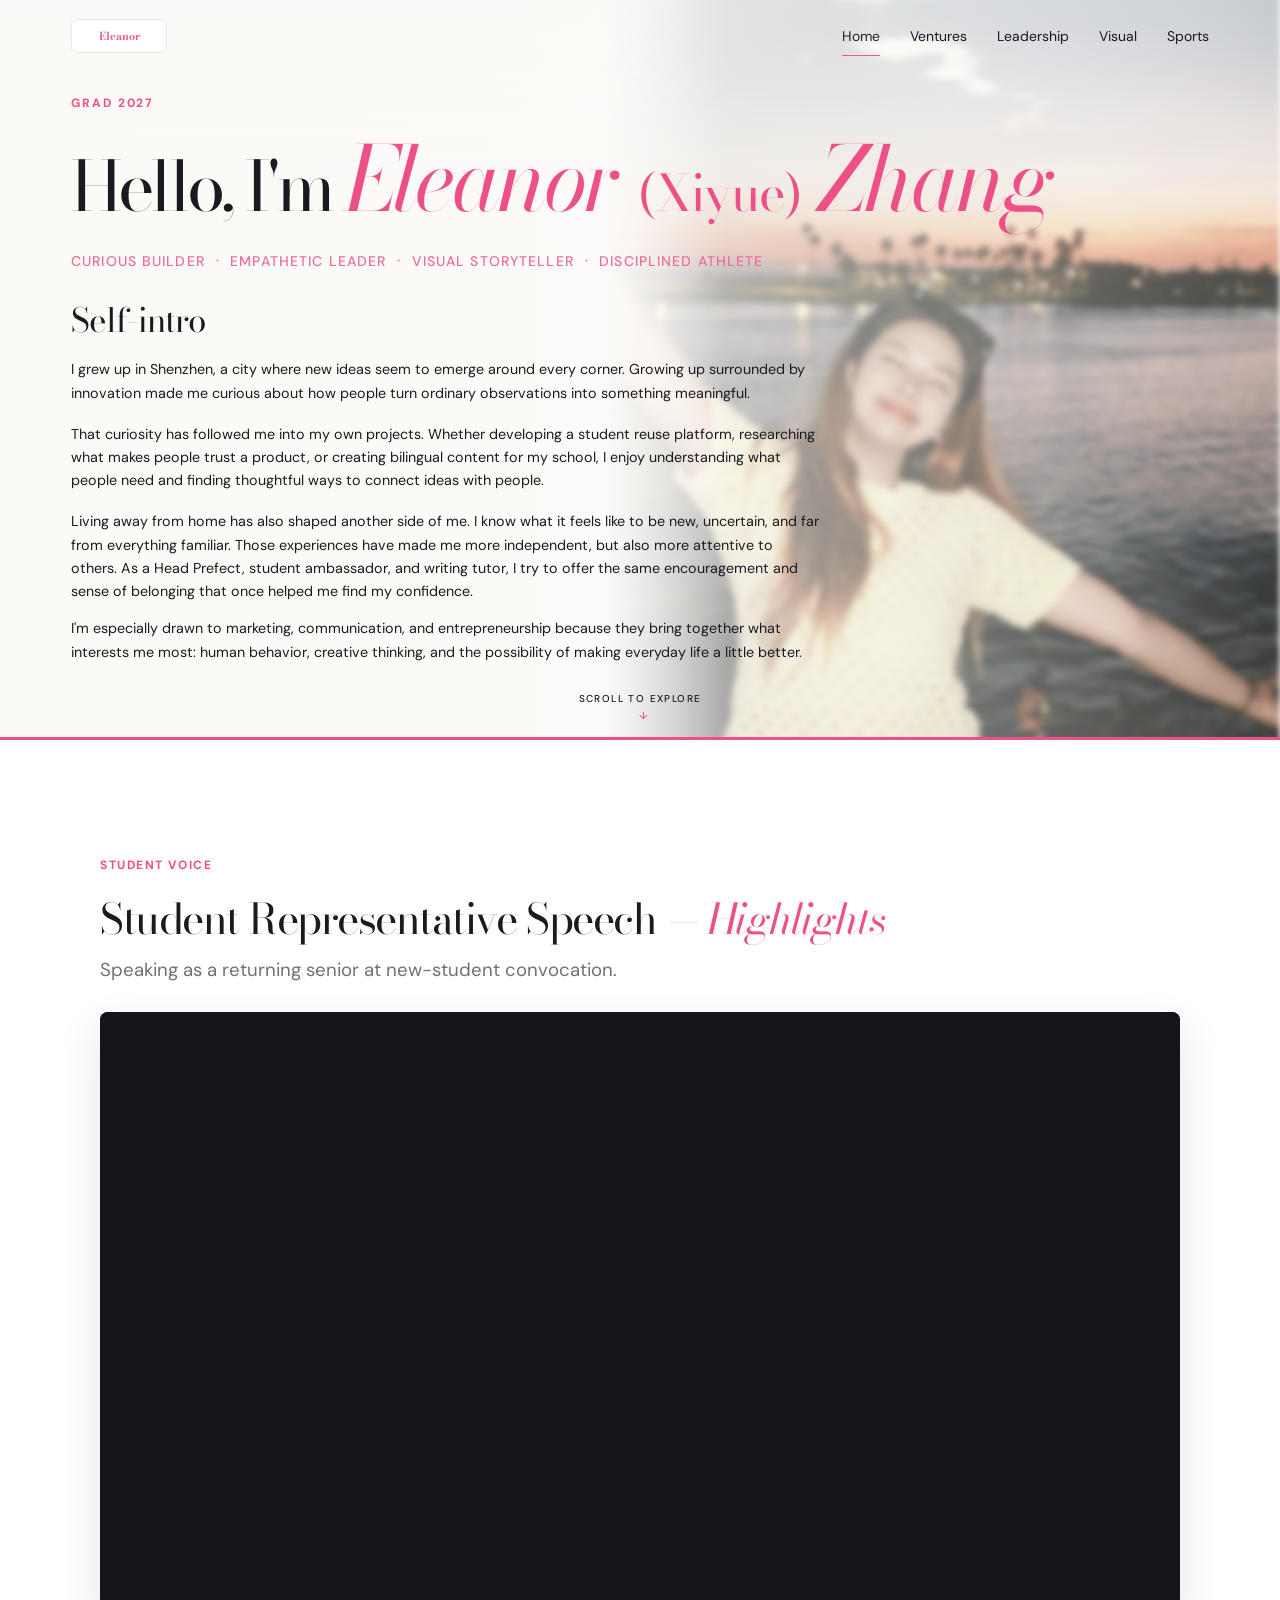
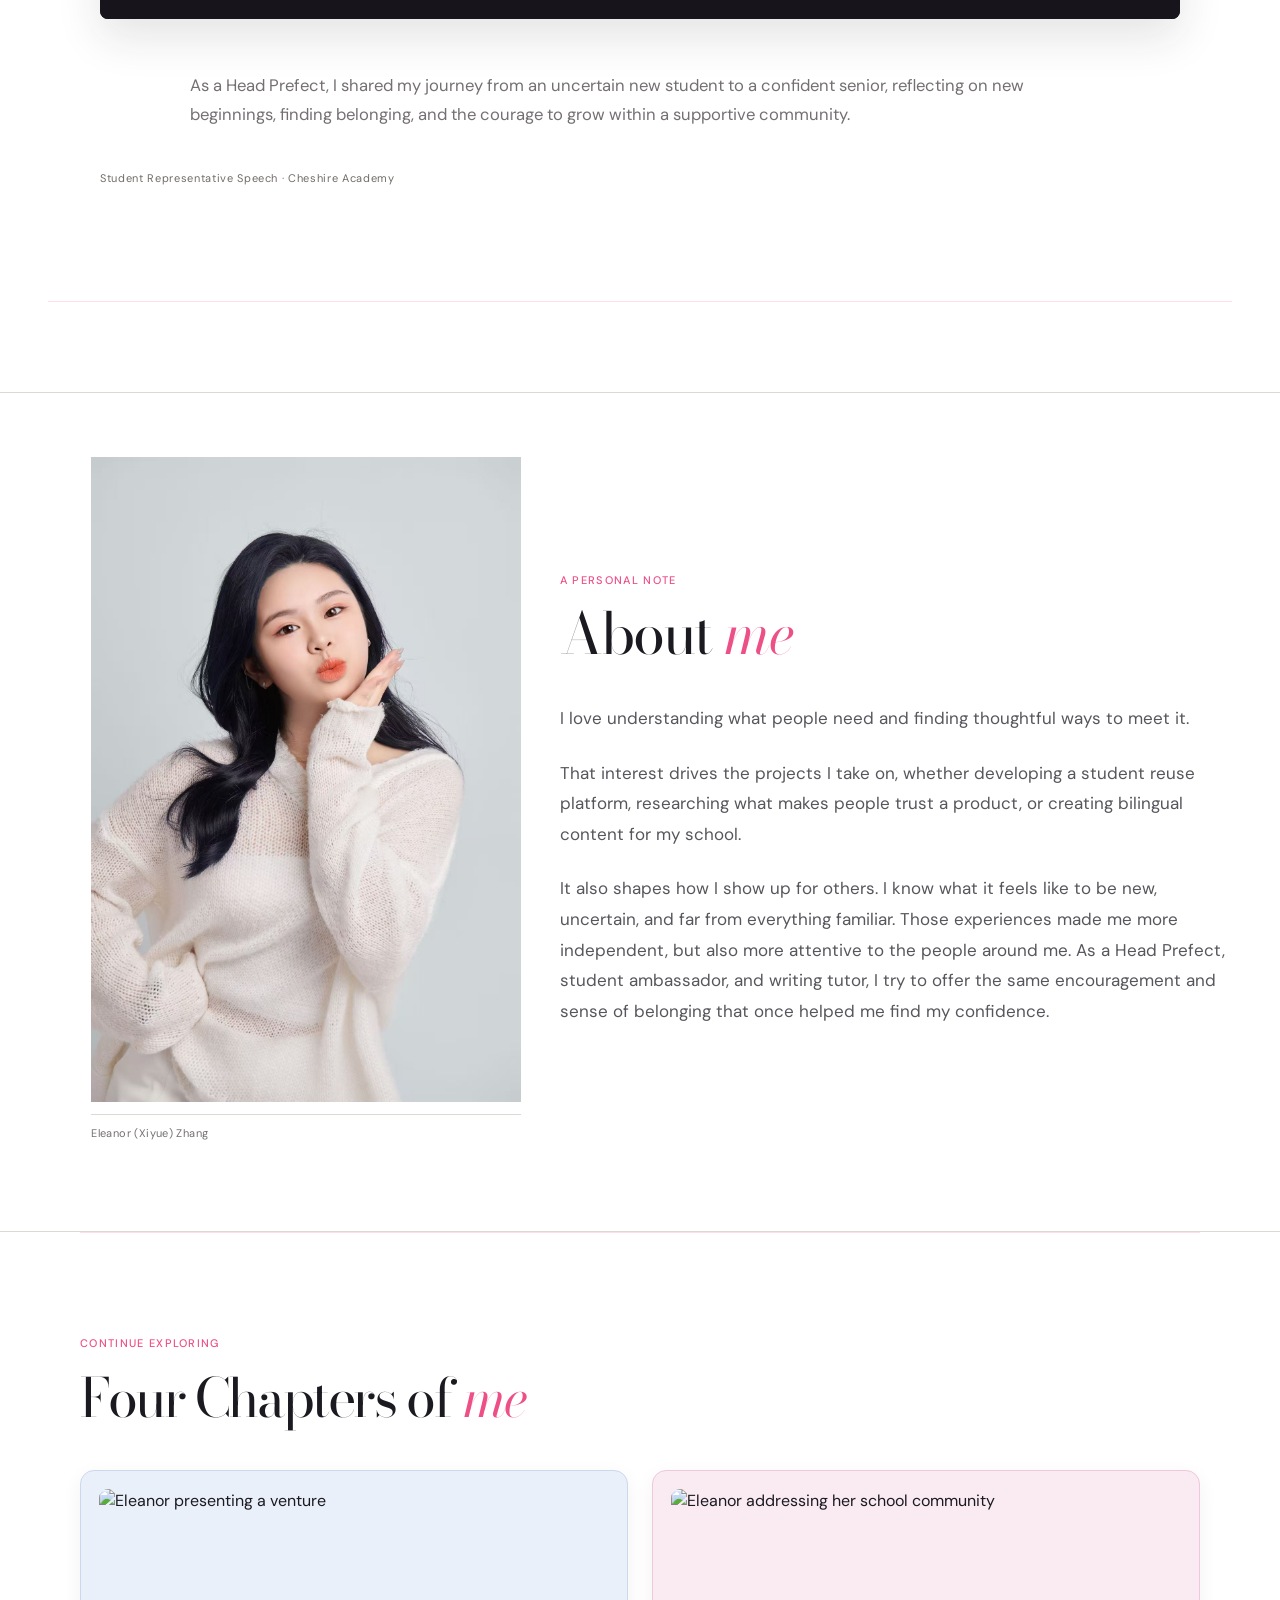
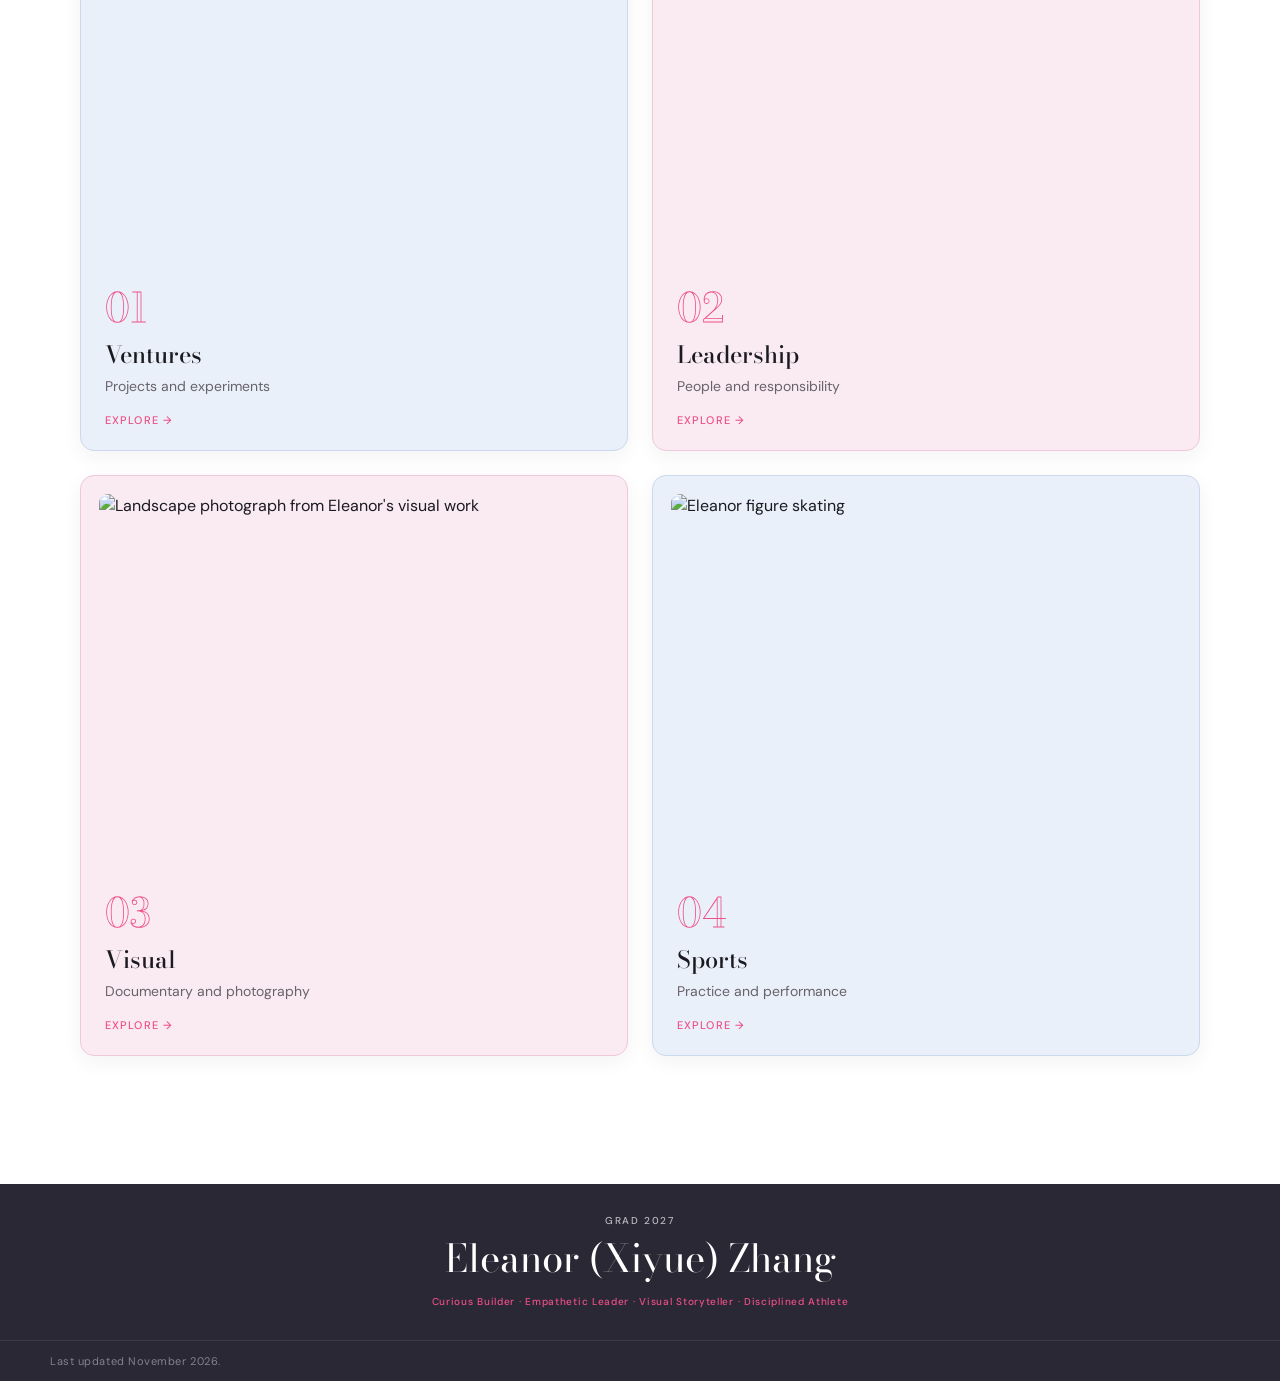
==== commit 39fff28f: "Rename home introduction heading to Self-intro" ====
--- a/index.html
+++ b/index.html
@@ -17,7 +17,7 @@
 <div class="eh-hero"><div class="eh-hero-bg" aria-hidden="true"><img src="./assets/home/home2.JPG" alt="" width="1280" height="1706" loading="eager" decoding="async" fetchpriority="high"></div>
   <div class="eh-meta"><span>GRAD 2027</span></div>
   <div class="eh-title-block"><h1 id="hero-title"><span>Hello, I'm</span><em><span>Eleanor <span class="eh-name-alt">(Xiyue)</span></span><span>Zhang</span></em></h1></div>
-  <div class="eh-opening-intro"><h2>Building with curiosity,<br>leading with care.</h2><p>I grew up in Shenzhen, a city where new ideas seem to emerge around every corner. Growing up surrounded by innovation made me curious about how people turn ordinary observations into something meaningful.</p><p>That curiosity has followed me into my own projects. Whether developing a student reuse platform, researching what makes people trust a product, or creating bilingual content for my school, I enjoy understanding what people need and finding thoughtful ways to connect ideas with people.</p><p>Living away from home has also shaped another side of me. I know what it feels like to be new, uncertain, and far from everything familiar. Those experiences have made me more independent, but also more attentive to others. As a Head Prefect, student ambassador, and writing tutor, I try to offer the same encouragement and sense of belonging that once helped me find my confidence.</p><p>I'm especially drawn to marketing, communication, and entrepreneurship because they bring together what interests me most: human behavior, creative thinking, and the possibility of making everyday life a little better.</p></div>
+  <div class="eh-opening-intro"><h2>Self-intro</h2><p>I grew up in Shenzhen, a city where new ideas seem to emerge around every corner. Growing up surrounded by innovation made me curious about how people turn ordinary observations into something meaningful.</p><p>That curiosity has followed me into my own projects. Whether developing a student reuse platform, researching what makes people trust a product, or creating bilingual content for my school, I enjoy understanding what people need and finding thoughtful ways to connect ideas with people.</p><p>Living away from home has also shaped another side of me. I know what it feels like to be new, uncertain, and far from everything familiar. Those experiences have made me more independent, but also more attentive to others. As a Head Prefect, student ambassador, and writing tutor, I try to offer the same encouragement and sense of belonging that once helped me find my confidence.</p><p>I'm especially drawn to marketing, communication, and entrepreneurship because they bring together what interests me most: human behavior, creative thinking, and the possibility of making everyday life a little better.</p></div>
   <div class="eh-keywords" aria-label="Personal qualities"><strong>Curious Builder</strong> <span aria-hidden="true">·</span> <strong>Empathetic Leader</strong> <span aria-hidden="true">·</span> <strong>Visual Storyteller</strong> <span aria-hidden="true">·</span> <strong>Disciplined Athlete</strong></div>
   <a class="eh-scroll" href="#student-voice">Scroll to explore <span aria-hidden="true">↓</span></a>
 </div>
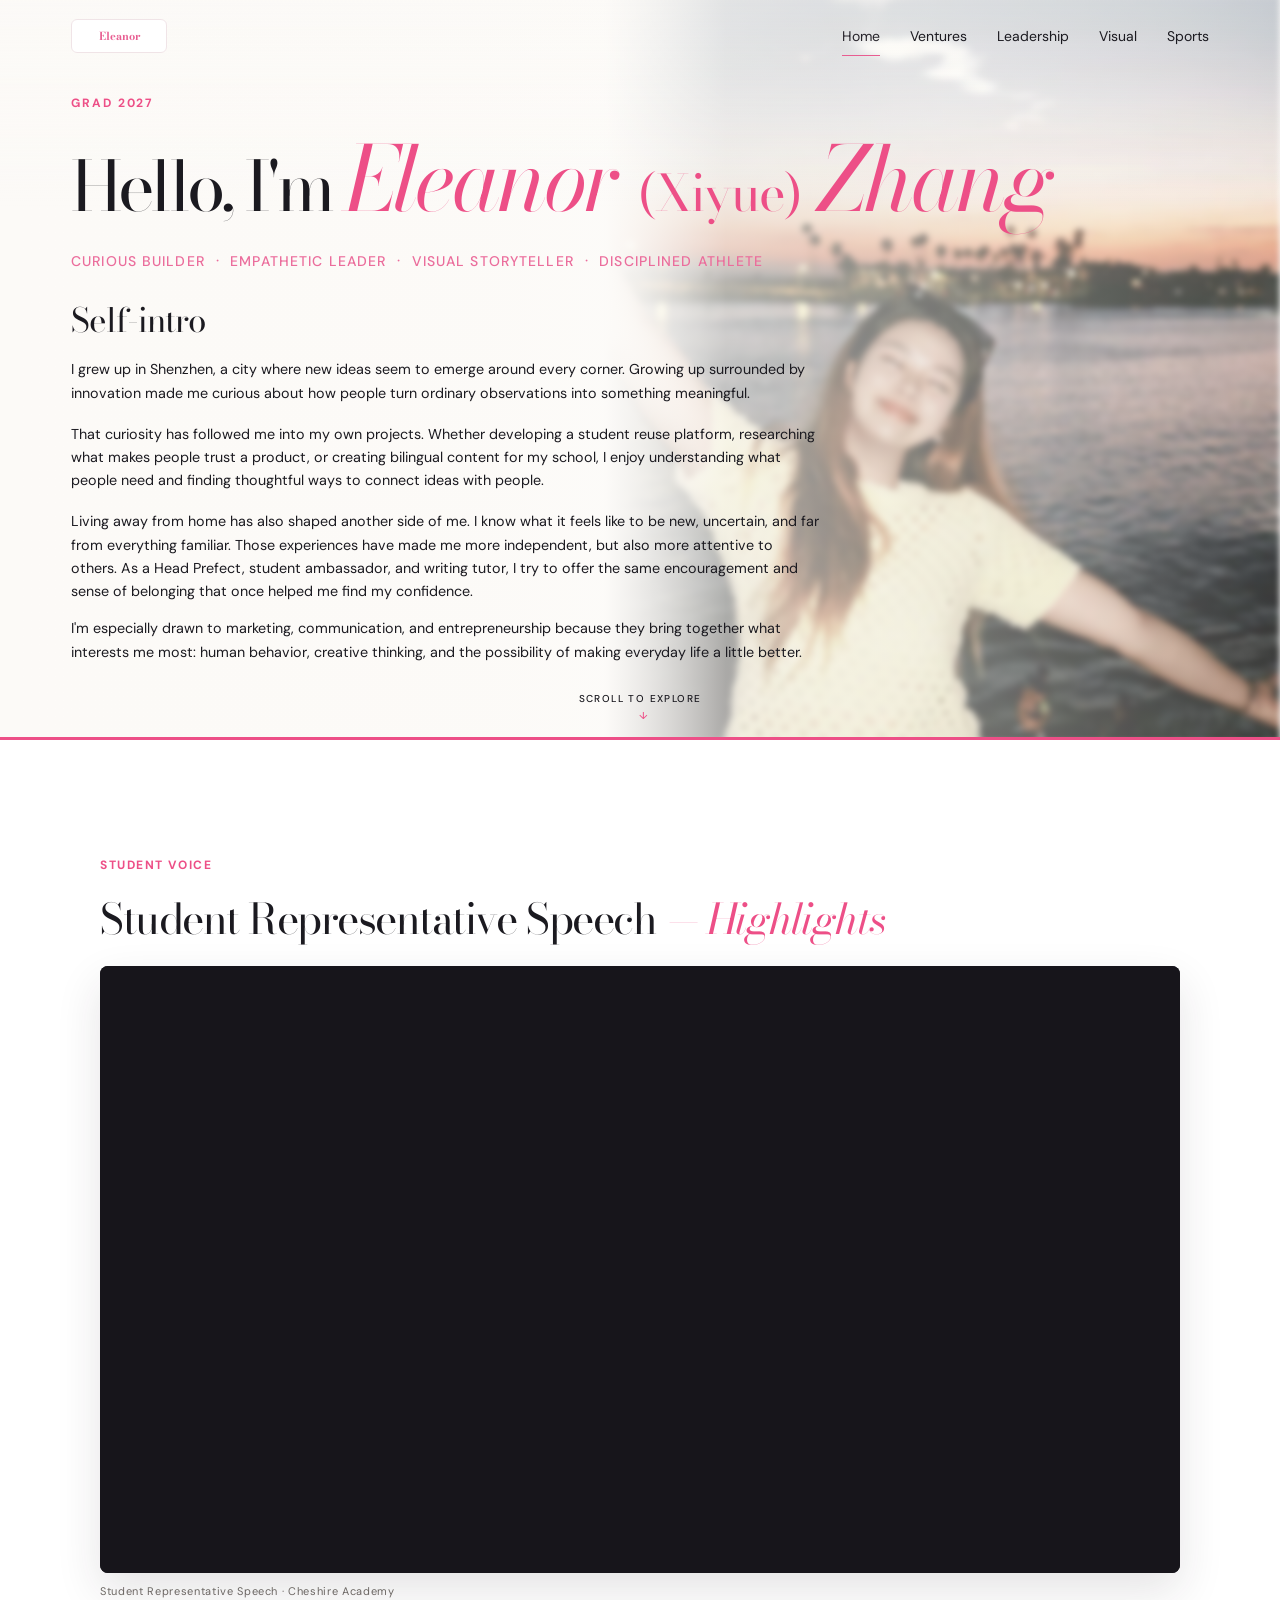
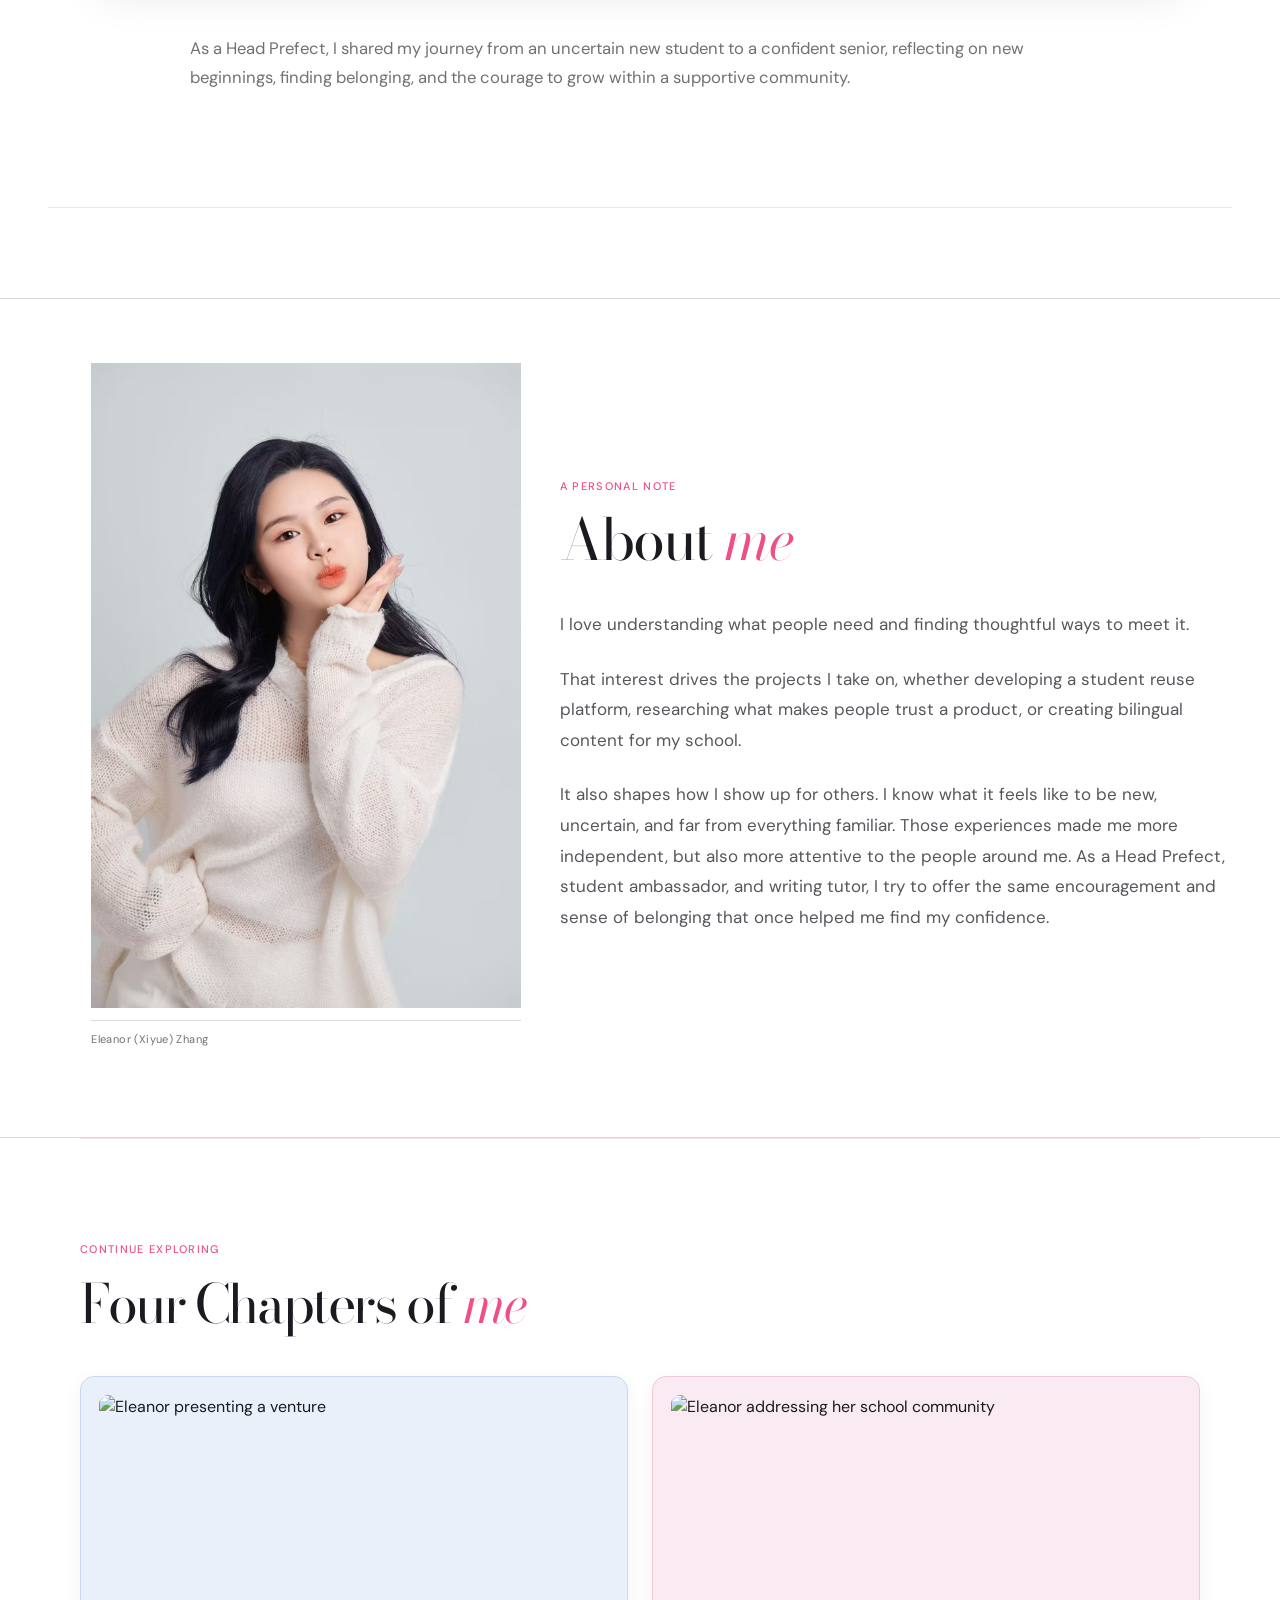
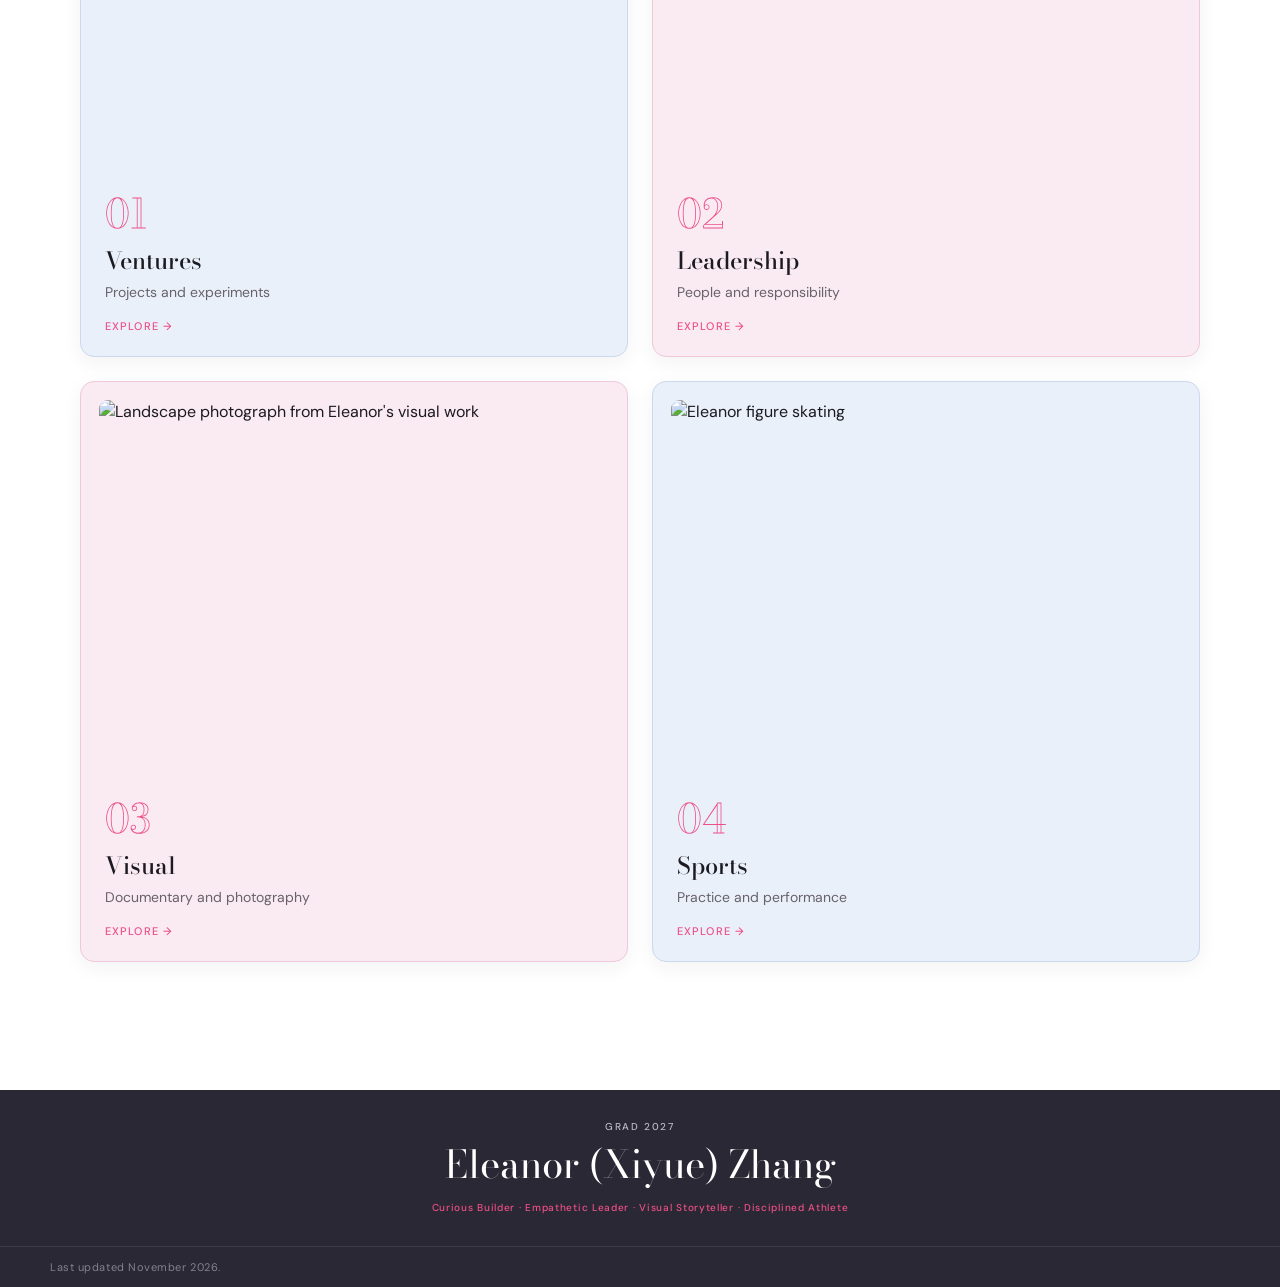
==== commit ac8f0db1: "Place speech credit beneath video and remove redundant subtitle" ====
--- a/index.html
+++ b/index.html
@@ -1,5 +1,5 @@
 <!doctype html>
-<html lang="en"><head><meta charset="UTF-8"><meta name="viewport" content="width=device-width,initial-scale=1"><meta name="referrer" content="strict-origin-when-cross-origin"><title>Eleanor Zhang</title><link rel="icon" href="./favicon.ico?v=20261025" sizes="any"><link rel="icon" type="image/svg+xml" href="./favicon.svg?v=20261025"><link rel="icon" type="image/png" sizes="32x32" href="./favicon.png?v=20261025"><meta name="description" content="Eleanor Zhang — a personal editorial portfolio for university applications."><link rel="preconnect" href="https://fonts.googleapis.com"><link rel="preconnect" href="https://fonts.gstatic.com" crossorigin><link href="https://fonts.googleapis.com/css2?family=Bodoni+Moda:ital,wght@0,400;0,500;1,400&family=DM+Sans:opsz,wght@9..40,400;9..40,500;9..40,700&display=swap" rel="stylesheet"><link rel="stylesheet" href="./style.css?v=20261104-compact-intro"><script data-cfasync="false" src="./script.js?v=20261103-split-ventures" defer></script></head>
+<html lang="en"><head><meta charset="UTF-8"><meta name="viewport" content="width=device-width,initial-scale=1"><meta name="referrer" content="strict-origin-when-cross-origin"><title>Eleanor Zhang</title><link rel="icon" href="./favicon.ico?v=20261025" sizes="any"><link rel="icon" type="image/svg+xml" href="./favicon.svg?v=20261025"><link rel="icon" type="image/png" sizes="32x32" href="./favicon.png?v=20261025"><meta name="description" content="Eleanor Zhang — a personal editorial portfolio for university applications."><link rel="preconnect" href="https://fonts.googleapis.com"><link rel="preconnect" href="https://fonts.gstatic.com" crossorigin><link href="https://fonts.googleapis.com/css2?family=Bodoni+Moda:ital,wght@0,400;0,500;1,400&family=DM+Sans:opsz,wght@9..40,400;9..40,500;9..40,700&display=swap" rel="stylesheet"><link rel="stylesheet" href="./style.css?v=20261104-speech-caption"><script data-cfasync="false" src="./script.js?v=20261103-split-ventures" defer></script></head>
 <body class="editorial-home home-page"><a class="skip-link" href="#home">Skip to content</a>
 <header class="site-header" data-header>
   <a class="wordmark" href="#home" aria-label="Eleanor Zhang — back to top">Eleanor</a>
@@ -21,7 +21,7 @@
   <div class="eh-keywords" aria-label="Personal qualities"><strong>Curious Builder</strong> <span aria-hidden="true">·</span> <strong>Empathetic Leader</strong> <span aria-hidden="true">·</span> <strong>Visual Storyteller</strong> <span aria-hidden="true">·</span> <strong>Disciplined Athlete</strong></div>
   <a class="eh-scroll" href="#student-voice">Scroll to explore <span aria-hidden="true">↓</span></a>
 </div>
-<div id="student-voice" class="eh-section eh-speech-return home-feature reveal-group"><div class="home-feature-copy"><p class="sub-label">Student voice</p><h3>Student Representative Speech <em>— Highlights</em></h3><p>Speaking as a returning senior at new-student convocation.</p></div><div class="feature-video-wrap youtube-video-wrap" data-feature-video data-youtube-video><div class="youtube-player" data-youtube-id="qHeuWkfJ2oY" aria-label="Student Representative Speech — Highlights"></div><img class="youtube-poster" src="./assets/home/student-representative-highlights/Student Representative Speech-cover.jpg" alt="Student Representative Speech — Highlights video cover" loading="lazy"><button class="feature-video-toggle youtube-video-toggle" type="button" aria-label="Play Student Representative Speech — Highlights"><span aria-hidden="true">▶</span></button></div><p class="eh-speech-note">As a Head Prefect, I shared my journey from an uncertain new student to a confident senior, reflecting on new beginnings, finding belonging, and the courage to grow within a supportive community.</p><p class="eh-video-caption">Student Representative Speech · Cheshire Academy</p></div>
+<div id="student-voice" class="eh-section eh-speech-return home-feature reveal-group"><div class="home-feature-copy"><p class="sub-label">Student voice</p><h3>Student Representative Speech <em>— Highlights</em></h3></div><div class="feature-video-wrap youtube-video-wrap" data-feature-video data-youtube-video><div class="youtube-player" data-youtube-id="qHeuWkfJ2oY" aria-label="Student Representative Speech — Highlights"></div><img class="youtube-poster" src="./assets/home/student-representative-highlights/Student Representative Speech-cover.jpg" alt="Student Representative Speech — Highlights video cover" loading="lazy"><button class="feature-video-toggle youtube-video-toggle" type="button" aria-label="Play Student Representative Speech — Highlights"><span aria-hidden="true">▶</span></button></div><p class="eh-video-caption">Student Representative Speech · Cheshire Academy</p><p class="eh-speech-note">As a Head Prefect, I shared my journey from an uncertain new student to a confident senior, reflecting on new beginnings, finding belonging, and the courage to grow within a supportive community.</p></div>
 <section id="about-me" class="eh-about reveal-group" aria-labelledby="about-me-title">
   <div class="eh-about-grid">
     <figure class="eh-about-portrait">
--- a/style.css
+++ b/style.css
@@ -963,7 +963,8 @@
 .editorial-home .eh-speech-return h3{margin:.25rem 0 1rem;font-size:clamp(2.3rem,4vw,3.55rem);line-height:1.02}
 .editorial-home .eh-speech-return h3 em{color:var(--eh-pink);font-weight:400}
 .editorial-home .feature-video-toggle[hidden]{display:none!important}
-.editorial-home .eh-video-caption{width:100%;max-width:1080px;margin:12px auto 0;color:#706b67;font-size:11px;letter-spacing:.06em}
+.editorial-home .eh-speech-return{row-gap:10px}
+.editorial-home .eh-video-caption{width:100%;max-width:1080px;margin:0 auto;color:#706b67;font-size:11px;letter-spacing:.06em;text-align:left}
 
 /* Final alignment pass for homepage metadata and chapter headings. */
 .editorial-home .eh-meta{display:block}
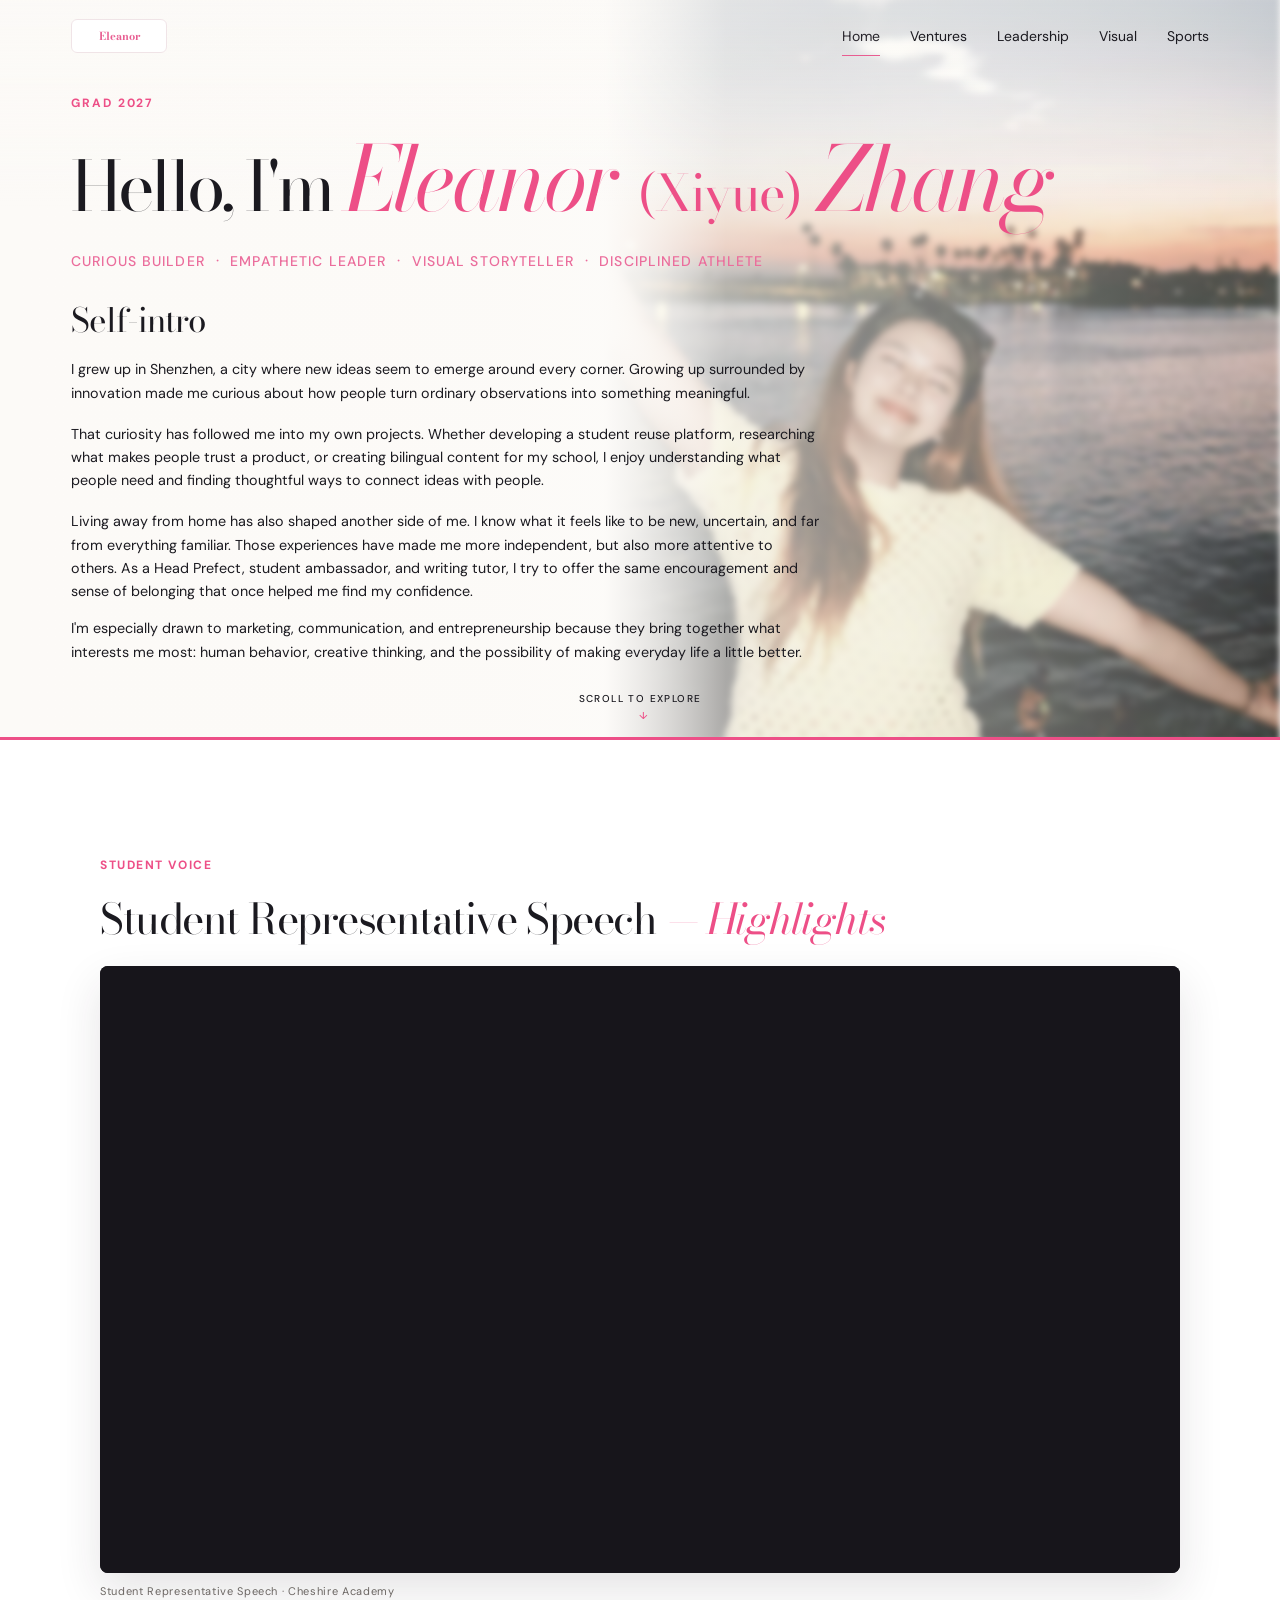
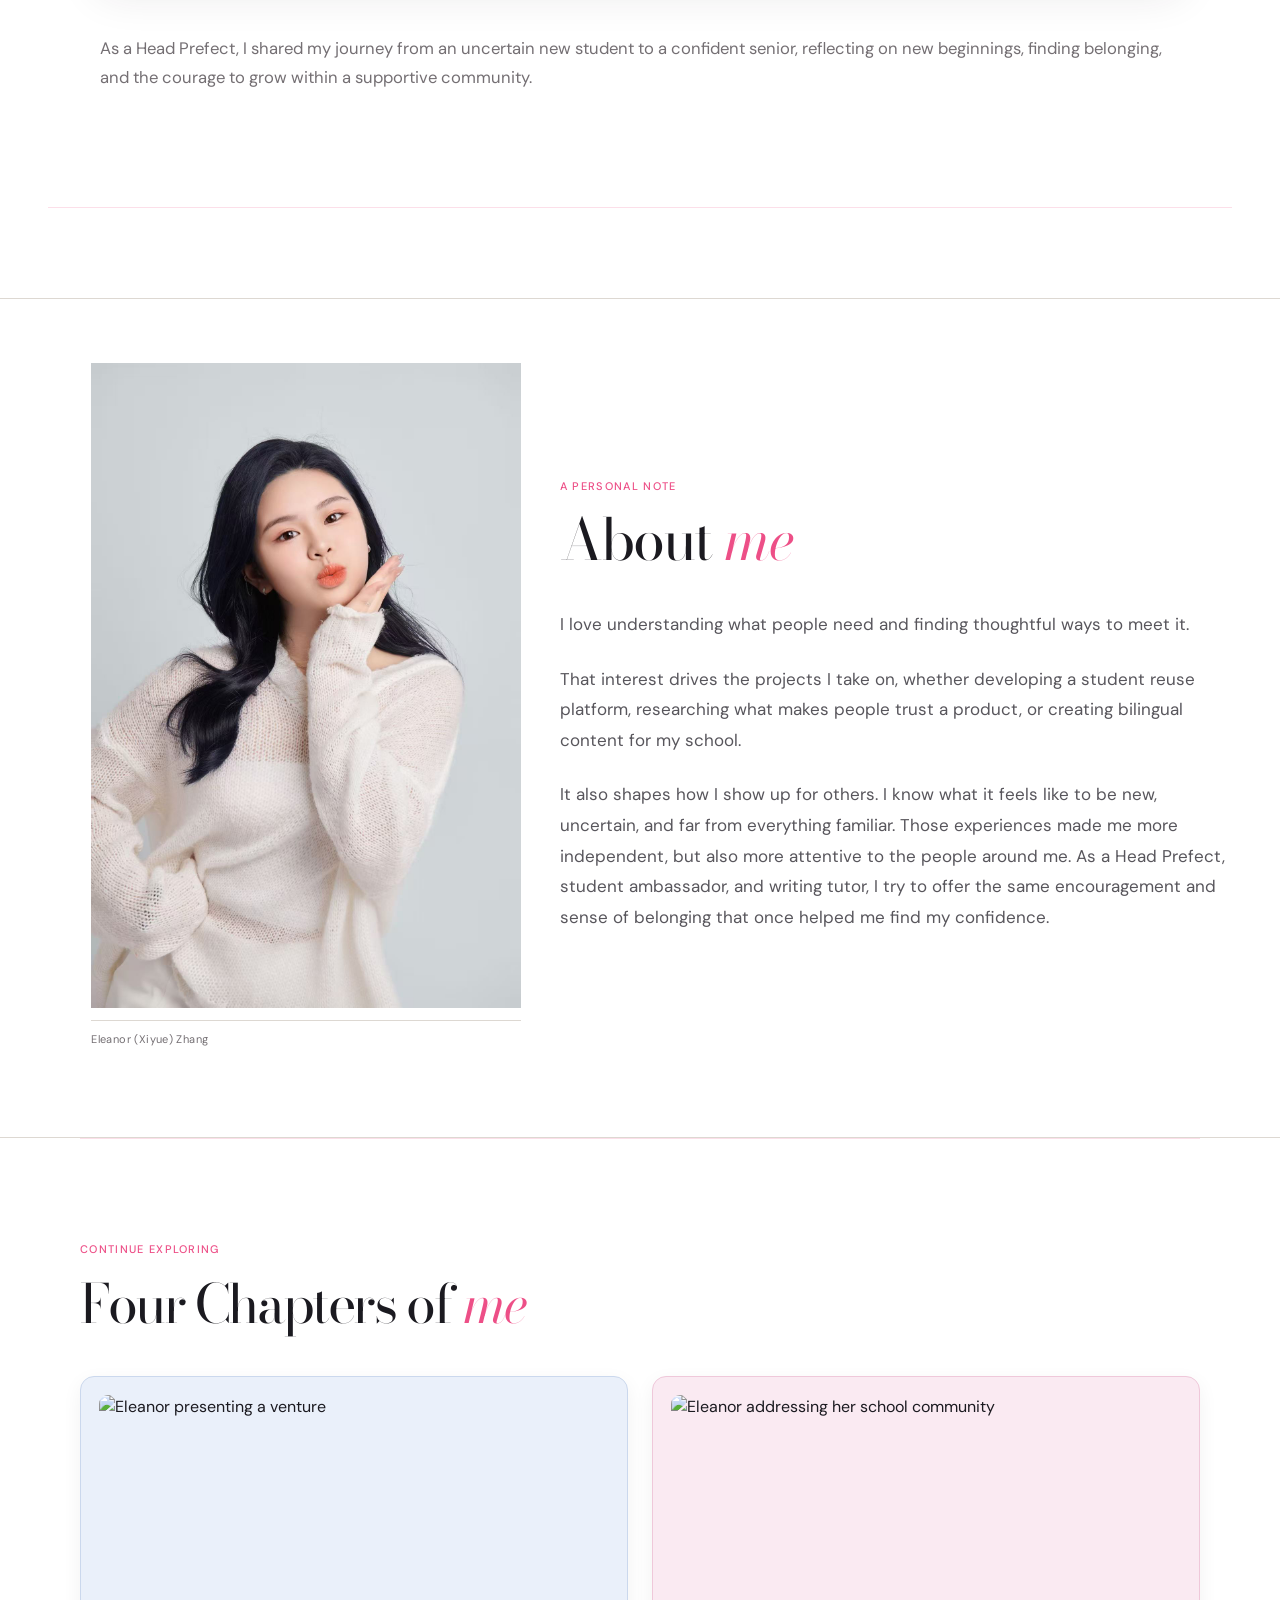
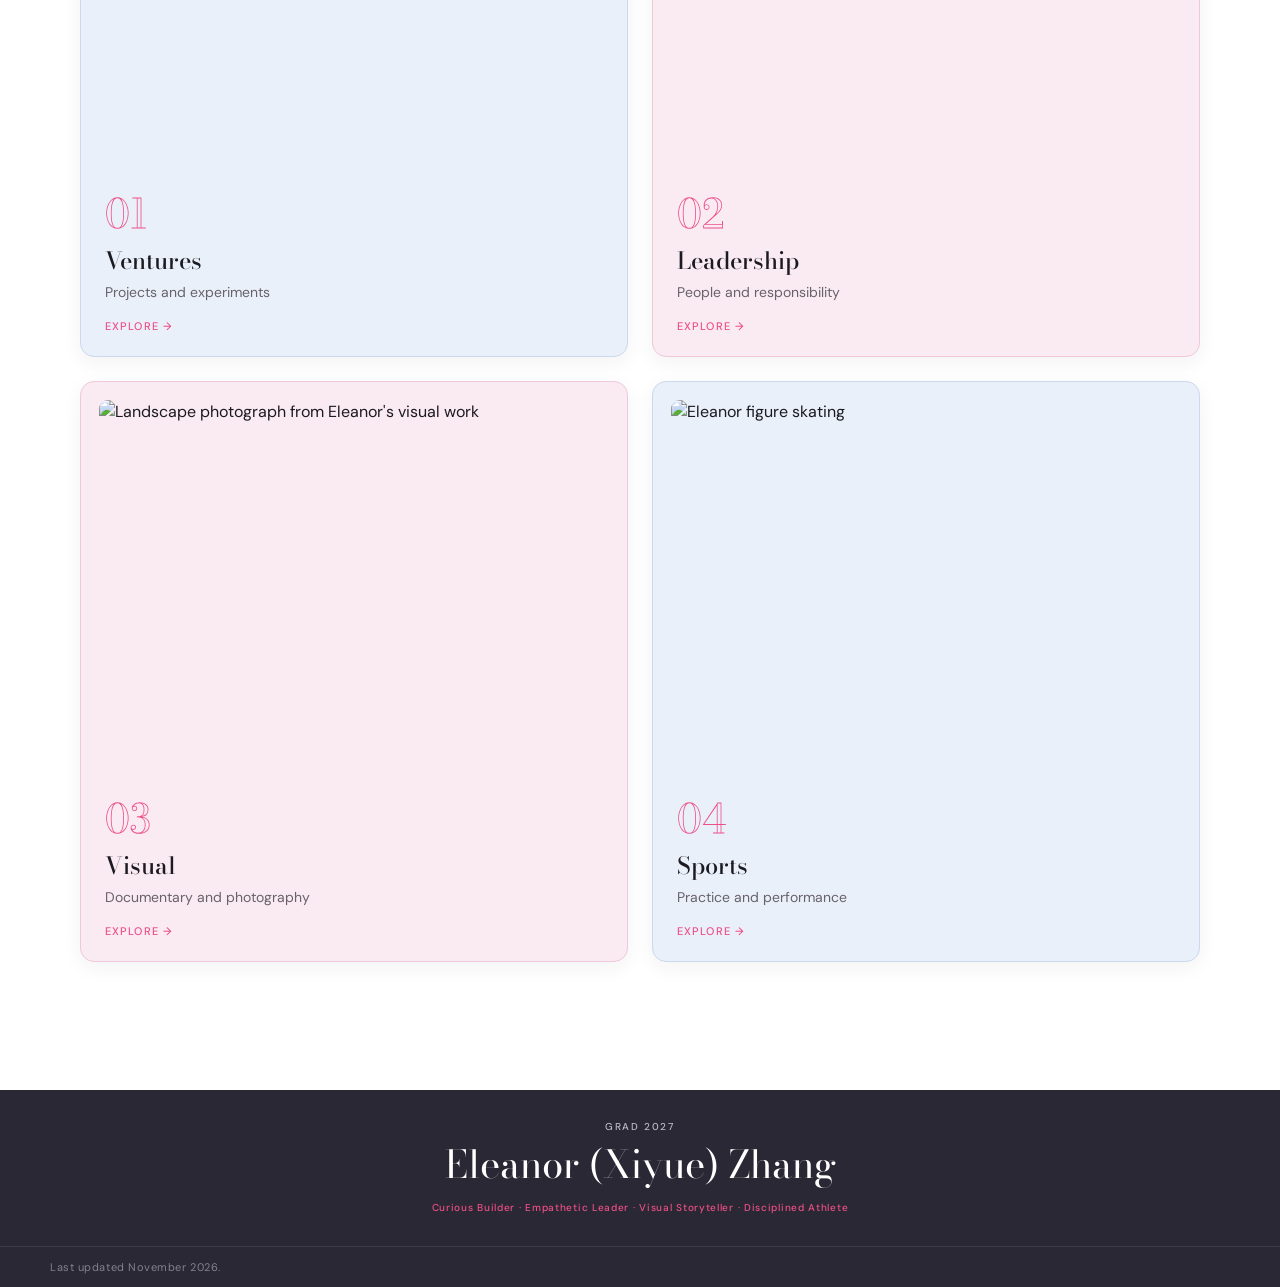
==== commit c05b0b94: "Align speech reflection with left edge of video" ====
--- a/index.html
+++ b/index.html
@@ -1,5 +1,5 @@
 <!doctype html>
-<html lang="en"><head><meta charset="UTF-8"><meta name="viewport" content="width=device-width,initial-scale=1"><meta name="referrer" content="strict-origin-when-cross-origin"><title>Eleanor Zhang</title><link rel="icon" href="./favicon.ico?v=20261025" sizes="any"><link rel="icon" type="image/svg+xml" href="./favicon.svg?v=20261025"><link rel="icon" type="image/png" sizes="32x32" href="./favicon.png?v=20261025"><meta name="description" content="Eleanor Zhang — a personal editorial portfolio for university applications."><link rel="preconnect" href="https://fonts.googleapis.com"><link rel="preconnect" href="https://fonts.gstatic.com" crossorigin><link href="https://fonts.googleapis.com/css2?family=Bodoni+Moda:ital,wght@0,400;0,500;1,400&family=DM+Sans:opsz,wght@9..40,400;9..40,500;9..40,700&display=swap" rel="stylesheet"><link rel="stylesheet" href="./style.css?v=20261104-speech-caption"><script data-cfasync="false" src="./script.js?v=20261103-split-ventures" defer></script></head>
+<html lang="en"><head><meta charset="UTF-8"><meta name="viewport" content="width=device-width,initial-scale=1"><meta name="referrer" content="strict-origin-when-cross-origin"><title>Eleanor Zhang</title><link rel="icon" href="./favicon.ico?v=20261025" sizes="any"><link rel="icon" type="image/svg+xml" href="./favicon.svg?v=20261025"><link rel="icon" type="image/png" sizes="32x32" href="./favicon.png?v=20261025"><meta name="description" content="Eleanor Zhang — a personal editorial portfolio for university applications."><link rel="preconnect" href="https://fonts.googleapis.com"><link rel="preconnect" href="https://fonts.gstatic.com" crossorigin><link href="https://fonts.googleapis.com/css2?family=Bodoni+Moda:ital,wght@0,400;0,500;1,400&family=DM+Sans:opsz,wght@9..40,400;9..40,500;9..40,700&display=swap" rel="stylesheet"><link rel="stylesheet" href="./style.css?v=20261104-speech-left"><script data-cfasync="false" src="./script.js?v=20261103-split-ventures" defer></script></head>
 <body class="editorial-home home-page"><a class="skip-link" href="#home">Skip to content</a>
 <header class="site-header" data-header>
   <a class="wordmark" href="#home" aria-label="Eleanor Zhang — back to top">Eleanor</a>
--- a/style.css
+++ b/style.css
@@ -1558,7 +1558,7 @@
 }
 
 /* HOME / ABOUT ME — a quiet portrait and reading spread. */
-.editorial-home .eh-speech-note{max-width:900px;margin:24px auto 0;color:var(--muted);font:400 clamp(16px,1.3vw,18px)/1.75 var(--sans);text-align:left}
+.editorial-home .eh-speech-note{width:100%;max-width:1080px;margin:24px auto 0;color:var(--muted);font:400 clamp(16px,1.3vw,18px)/1.75 var(--sans);text-align:left}
 .editorial-home .eh-about{
   width:100%;
   margin-top:clamp(64px,7vw,104px);
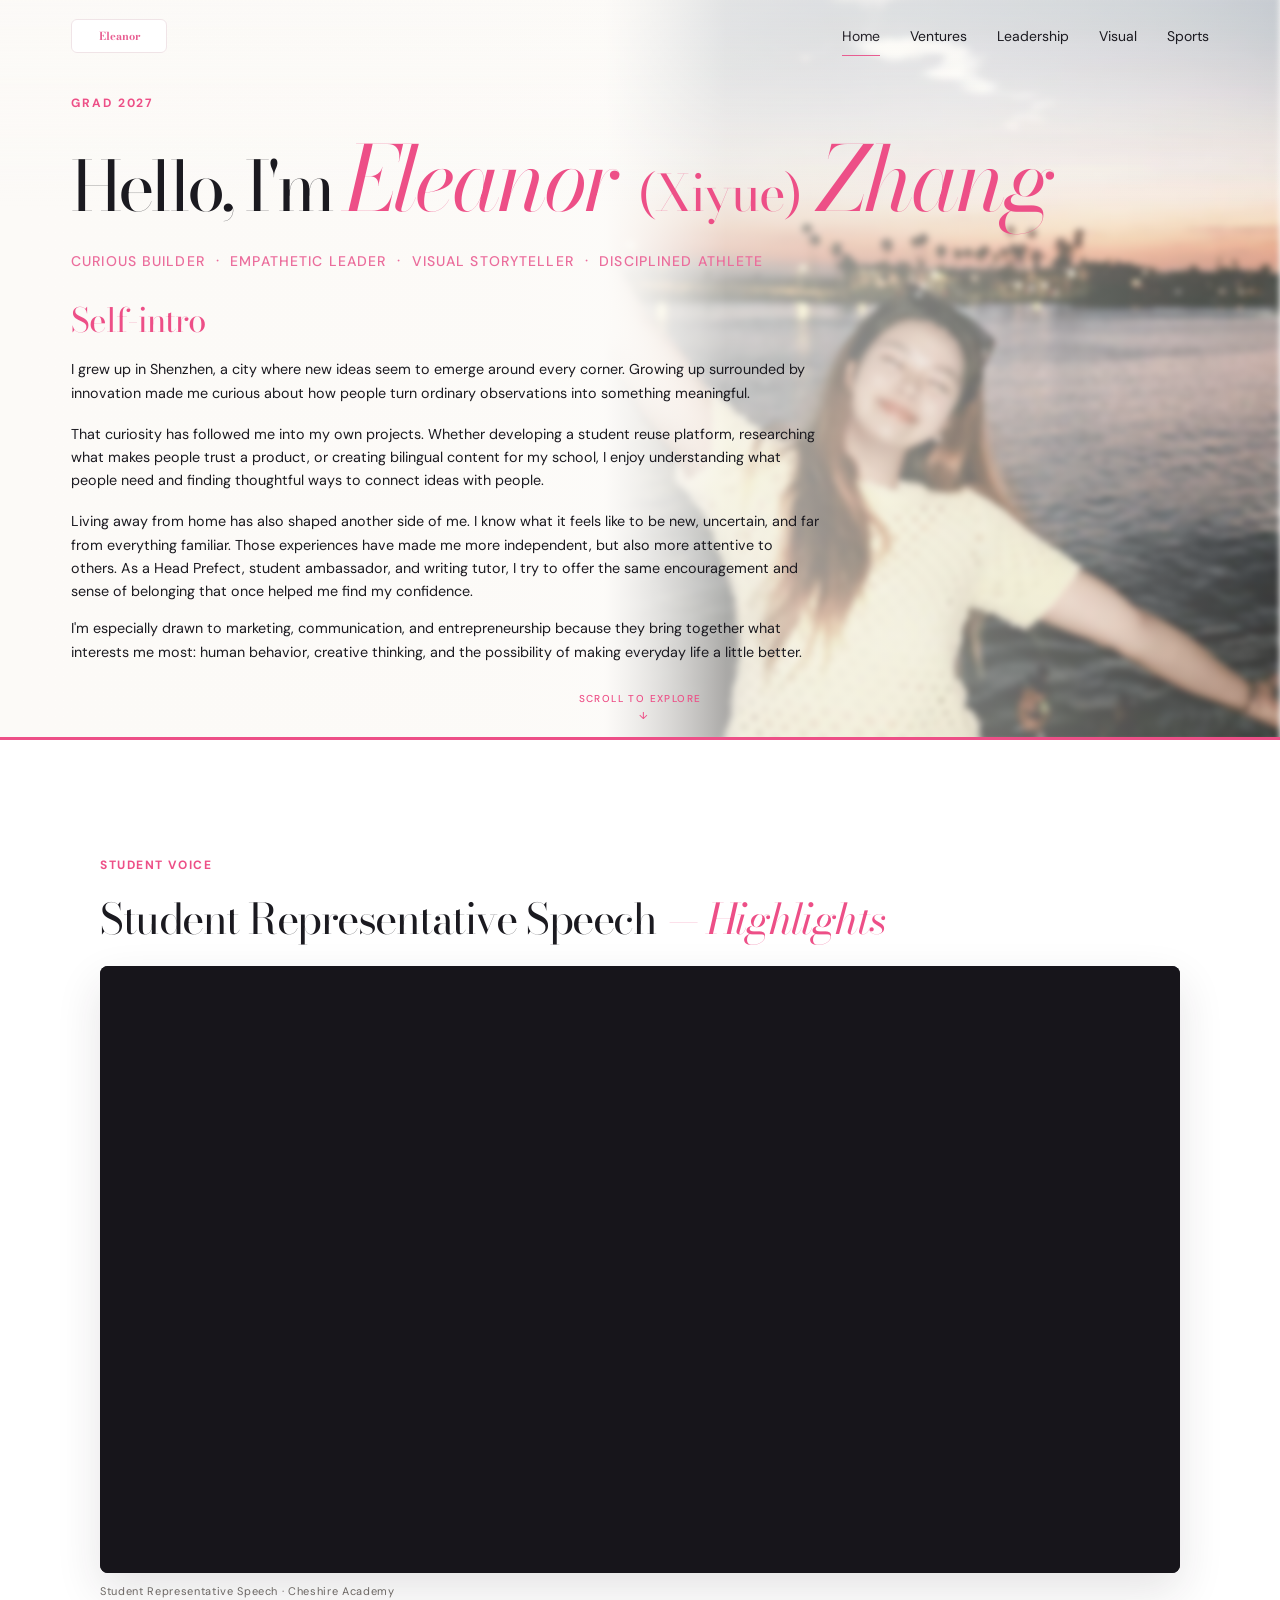
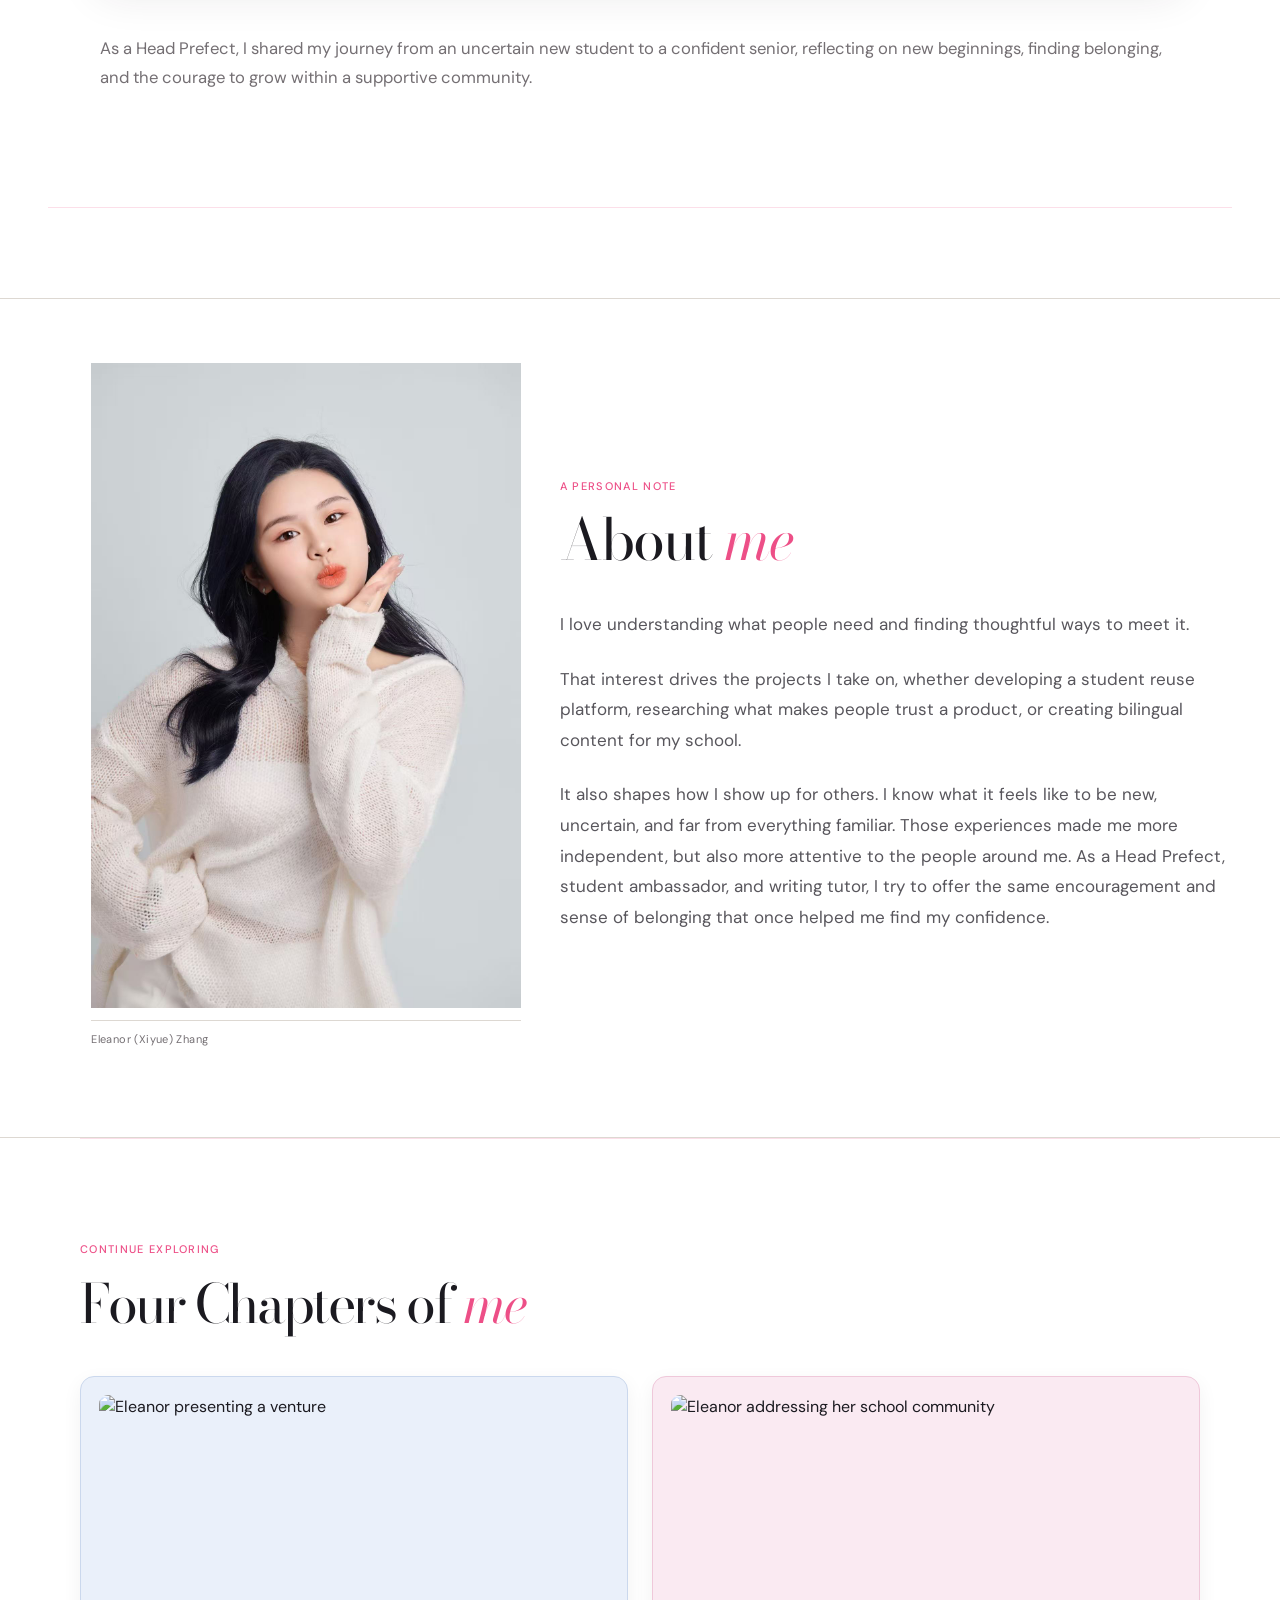
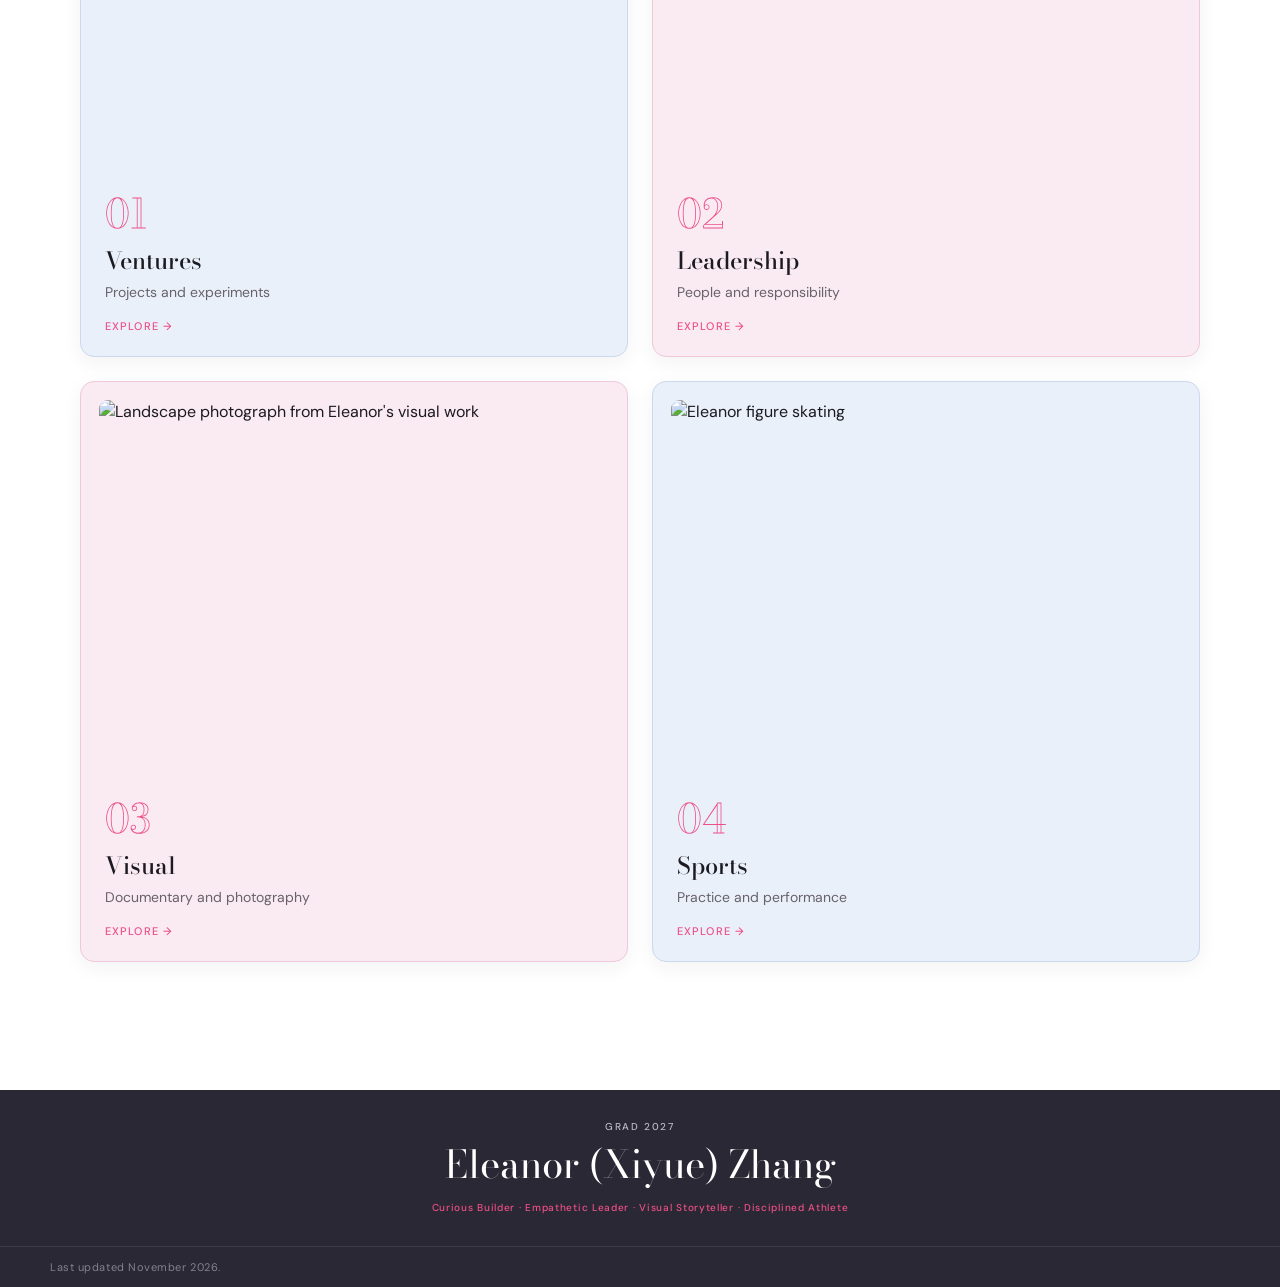
==== commit 2b90ba1d: "Use rose pink for introduction heading and scroll cue" ====
--- a/index.html
+++ b/index.html
@@ -1,5 +1,5 @@
 <!doctype html>
-<html lang="en"><head><meta charset="UTF-8"><meta name="viewport" content="width=device-width,initial-scale=1"><meta name="referrer" content="strict-origin-when-cross-origin"><title>Eleanor Zhang</title><link rel="icon" href="./favicon.ico?v=20261025" sizes="any"><link rel="icon" type="image/svg+xml" href="./favicon.svg?v=20261025"><link rel="icon" type="image/png" sizes="32x32" href="./favicon.png?v=20261025"><meta name="description" content="Eleanor Zhang — a personal editorial portfolio for university applications."><link rel="preconnect" href="https://fonts.googleapis.com"><link rel="preconnect" href="https://fonts.gstatic.com" crossorigin><link href="https://fonts.googleapis.com/css2?family=Bodoni+Moda:ital,wght@0,400;0,500;1,400&family=DM+Sans:opsz,wght@9..40,400;9..40,500;9..40,700&display=swap" rel="stylesheet"><link rel="stylesheet" href="./style.css?v=20261104-speech-left"><script data-cfasync="false" src="./script.js?v=20261103-split-ventures" defer></script></head>
+<html lang="en"><head><meta charset="UTF-8"><meta name="viewport" content="width=device-width,initial-scale=1"><meta name="referrer" content="strict-origin-when-cross-origin"><title>Eleanor Zhang</title><link rel="icon" href="./favicon.ico?v=20261025" sizes="any"><link rel="icon" type="image/svg+xml" href="./favicon.svg?v=20261025"><link rel="icon" type="image/png" sizes="32x32" href="./favicon.png?v=20261025"><meta name="description" content="Eleanor Zhang — a personal editorial portfolio for university applications."><link rel="preconnect" href="https://fonts.googleapis.com"><link rel="preconnect" href="https://fonts.gstatic.com" crossorigin><link href="https://fonts.googleapis.com/css2?family=Bodoni+Moda:ital,wght@0,400;0,500;1,400&family=DM+Sans:opsz,wght@9..40,400;9..40,500;9..40,700&display=swap" rel="stylesheet"><link rel="stylesheet" href="./style.css?v=20261104-rose-intro"><script data-cfasync="false" src="./script.js?v=20261103-split-ventures" defer></script></head>
 <body class="editorial-home home-page"><a class="skip-link" href="#home">Skip to content</a>
 <header class="site-header" data-header>
   <a class="wordmark" href="#home" aria-label="Eleanor Zhang — back to top">Eleanor</a>
--- a/style.css
+++ b/style.css
@@ -1363,6 +1363,7 @@
 
 /* 移除 SHORT BIO 标签后收紧标题上边距，避免留白 */
 .editorial-home .eh-opening-intro>h2:first-child{margin-top:0}
+.editorial-home .eh-opening-intro>h2,.editorial-home .eh-scroll{color:var(--eh-pink)}
 
 /* 首页关键词：轻量文字与间隔点，自然换行。 */
 .editorial-home .eh-keywords{display:block;white-space:normal;line-height:2;justify-content:flex-start}
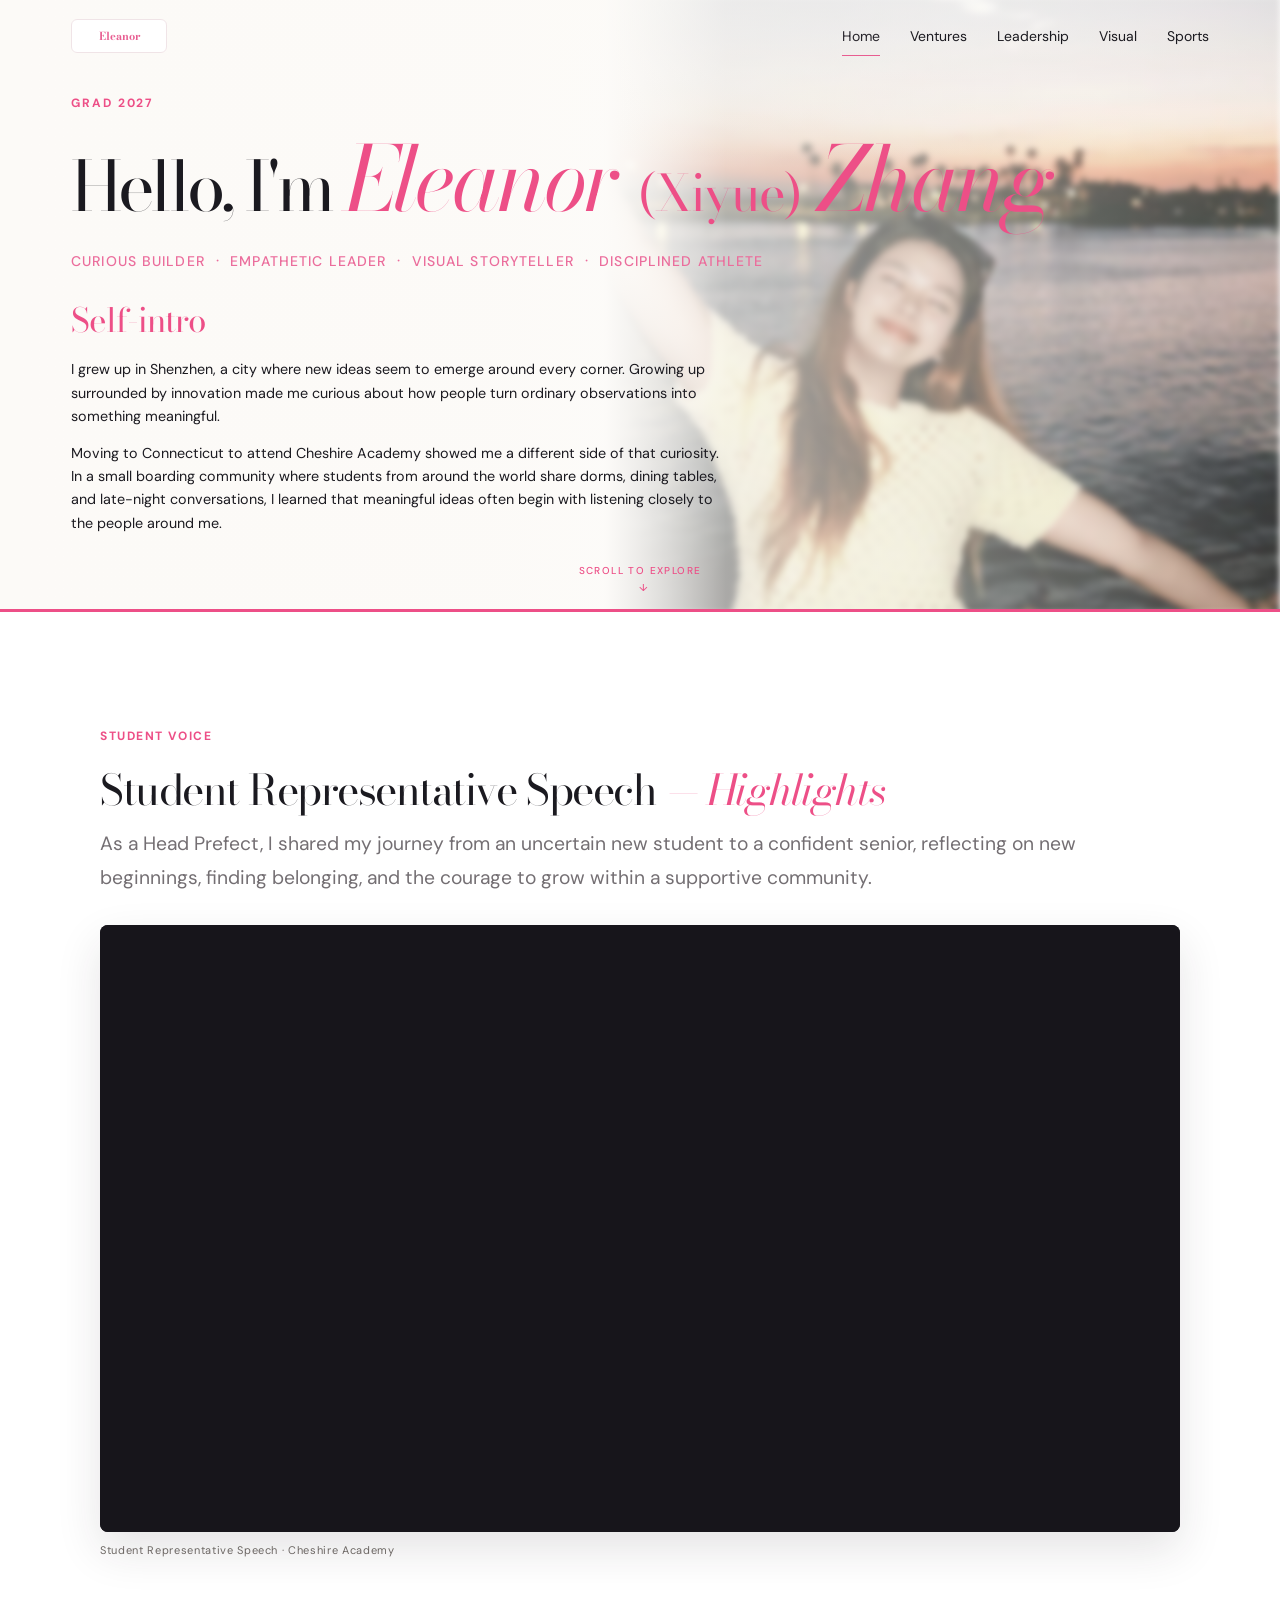
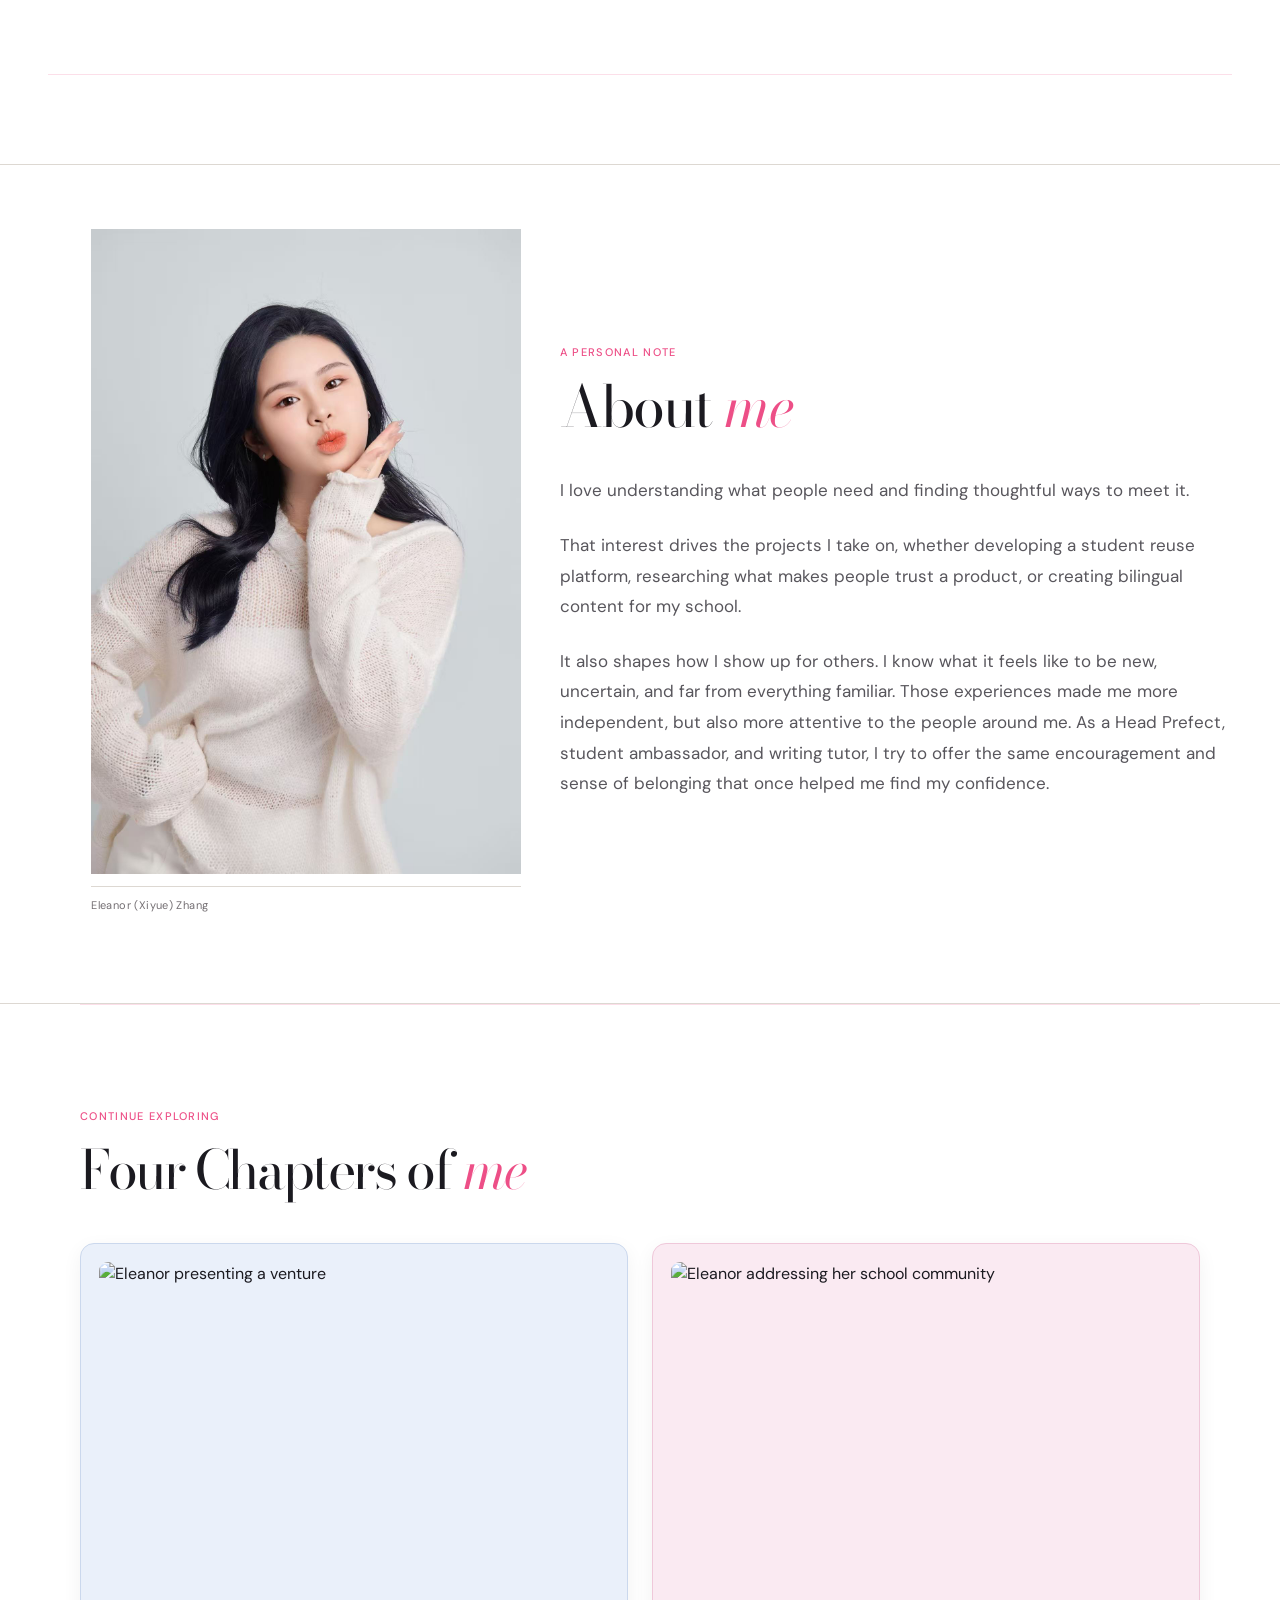
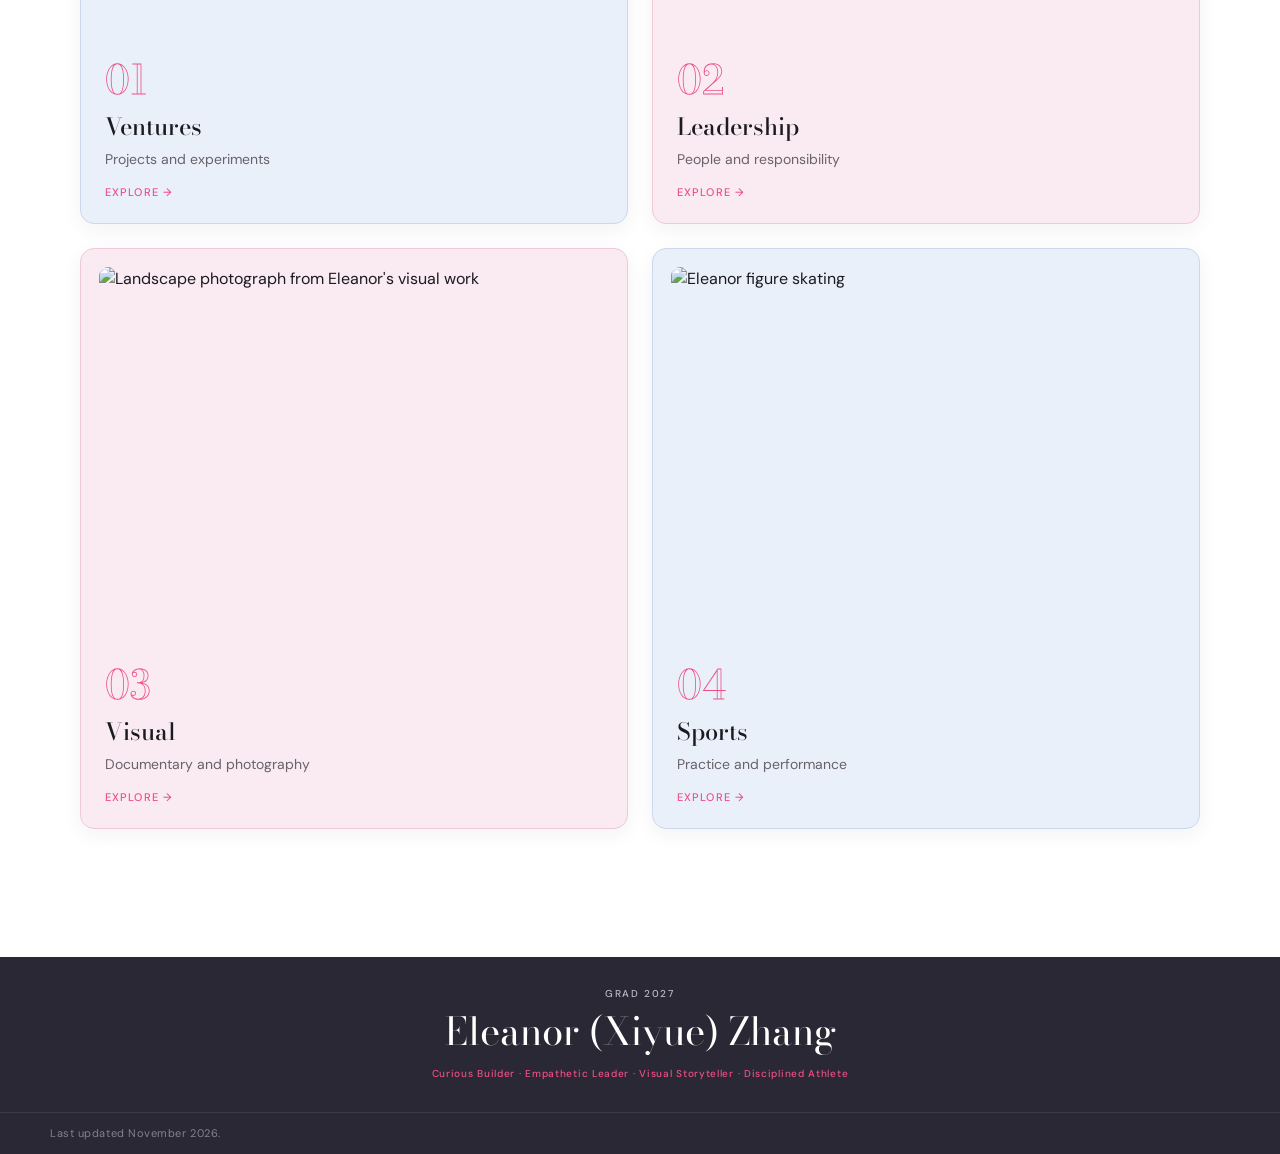
==== commit b690bf35: "Restore concise home introduction and move speech reflection above video" ====
--- a/index.html
+++ b/index.html
@@ -1,5 +1,5 @@
 <!doctype html>
-<html lang="en"><head><meta charset="UTF-8"><meta name="viewport" content="width=device-width,initial-scale=1"><meta name="referrer" content="strict-origin-when-cross-origin"><title>Eleanor Zhang</title><link rel="icon" href="./favicon.ico?v=20261025" sizes="any"><link rel="icon" type="image/svg+xml" href="./favicon.svg?v=20261025"><link rel="icon" type="image/png" sizes="32x32" href="./favicon.png?v=20261025"><meta name="description" content="Eleanor Zhang — a personal editorial portfolio for university applications."><link rel="preconnect" href="https://fonts.googleapis.com"><link rel="preconnect" href="https://fonts.gstatic.com" crossorigin><link href="https://fonts.googleapis.com/css2?family=Bodoni+Moda:ital,wght@0,400;0,500;1,400&family=DM+Sans:opsz,wght@9..40,400;9..40,500;9..40,700&display=swap" rel="stylesheet"><link rel="stylesheet" href="./style.css?v=20261104-rose-intro"><script data-cfasync="false" src="./script.js?v=20261103-split-ventures" defer></script></head>
+<html lang="en"><head><meta charset="UTF-8"><meta name="viewport" content="width=device-width,initial-scale=1"><meta name="referrer" content="strict-origin-when-cross-origin"><title>Eleanor Zhang</title><link rel="icon" href="./favicon.ico?v=20261025" sizes="any"><link rel="icon" type="image/svg+xml" href="./favicon.svg?v=20261025"><link rel="icon" type="image/png" sizes="32x32" href="./favicon.png?v=20261025"><meta name="description" content="Eleanor Zhang — a personal editorial portfolio for university applications."><link rel="preconnect" href="https://fonts.googleapis.com"><link rel="preconnect" href="https://fonts.gstatic.com" crossorigin><link href="https://fonts.googleapis.com/css2?family=Bodoni+Moda:ital,wght@0,400;0,500;1,400&family=DM+Sans:opsz,wght@9..40,400;9..40,500;9..40,700&display=swap" rel="stylesheet"><link rel="stylesheet" href="./style.css?v=20261106-home-copy"><script data-cfasync="false" src="./script.js?v=20261103-split-ventures" defer></script></head>
 <body class="editorial-home home-page"><a class="skip-link" href="#home">Skip to content</a>
 <header class="site-header" data-header>
   <a class="wordmark" href="#home" aria-label="Eleanor Zhang — back to top">Eleanor</a>
@@ -17,11 +17,11 @@
 <div class="eh-hero"><div class="eh-hero-bg" aria-hidden="true"><img src="./assets/home/home2.JPG" alt="" width="1280" height="1706" loading="eager" decoding="async" fetchpriority="high"></div>
   <div class="eh-meta"><span>GRAD 2027</span></div>
   <div class="eh-title-block"><h1 id="hero-title"><span>Hello, I'm</span><em><span>Eleanor <span class="eh-name-alt">(Xiyue)</span></span><span>Zhang</span></em></h1></div>
-  <div class="eh-opening-intro"><h2>Self-intro</h2><p>I grew up in Shenzhen, a city where new ideas seem to emerge around every corner. Growing up surrounded by innovation made me curious about how people turn ordinary observations into something meaningful.</p><p>That curiosity has followed me into my own projects. Whether developing a student reuse platform, researching what makes people trust a product, or creating bilingual content for my school, I enjoy understanding what people need and finding thoughtful ways to connect ideas with people.</p><p>Living away from home has also shaped another side of me. I know what it feels like to be new, uncertain, and far from everything familiar. Those experiences have made me more independent, but also more attentive to others. As a Head Prefect, student ambassador, and writing tutor, I try to offer the same encouragement and sense of belonging that once helped me find my confidence.</p><p>I'm especially drawn to marketing, communication, and entrepreneurship because they bring together what interests me most: human behavior, creative thinking, and the possibility of making everyday life a little better.</p></div>
+  <div class="eh-opening-intro"><h2>Self-intro</h2><p>I grew up in Shenzhen, a city where new ideas seem to emerge around every corner. Growing up surrounded by innovation made me curious about how people turn ordinary observations into something meaningful.</p><p>Moving to Connecticut to attend Cheshire Academy showed me a different side of that curiosity. In a small boarding community where students from around the world share dorms, dining tables, and late-night conversations, I learned that meaningful ideas often begin with listening closely to the people around me.</p></div>
   <div class="eh-keywords" aria-label="Personal qualities"><strong>Curious Builder</strong> <span aria-hidden="true">·</span> <strong>Empathetic Leader</strong> <span aria-hidden="true">·</span> <strong>Visual Storyteller</strong> <span aria-hidden="true">·</span> <strong>Disciplined Athlete</strong></div>
   <a class="eh-scroll" href="#student-voice">Scroll to explore <span aria-hidden="true">↓</span></a>
 </div>
-<div id="student-voice" class="eh-section eh-speech-return home-feature reveal-group"><div class="home-feature-copy"><p class="sub-label">Student voice</p><h3>Student Representative Speech <em>— Highlights</em></h3></div><div class="feature-video-wrap youtube-video-wrap" data-feature-video data-youtube-video><div class="youtube-player" data-youtube-id="qHeuWkfJ2oY" aria-label="Student Representative Speech — Highlights"></div><img class="youtube-poster" src="./assets/home/student-representative-highlights/Student Representative Speech-cover.jpg" alt="Student Representative Speech — Highlights video cover" loading="lazy"><button class="feature-video-toggle youtube-video-toggle" type="button" aria-label="Play Student Representative Speech — Highlights"><span aria-hidden="true">▶</span></button></div><p class="eh-video-caption">Student Representative Speech · Cheshire Academy</p><p class="eh-speech-note">As a Head Prefect, I shared my journey from an uncertain new student to a confident senior, reflecting on new beginnings, finding belonging, and the courage to grow within a supportive community.</p></div>
+<div id="student-voice" class="eh-section eh-speech-return home-feature reveal-group"><div class="home-feature-copy"><p class="sub-label">Student voice</p><h3>Student Representative Speech <em>— Highlights</em></h3><p class="eh-speech-note">As a Head Prefect, I shared my journey from an uncertain new student to a confident senior, reflecting on new beginnings, finding belonging, and the courage to grow within a supportive community.</p></div><div class="feature-video-wrap youtube-video-wrap" data-feature-video data-youtube-video><div class="youtube-player" data-youtube-id="qHeuWkfJ2oY" aria-label="Student Representative Speech — Highlights"></div><img class="youtube-poster" src="./assets/home/student-representative-highlights/Student Representative Speech-cover.jpg" alt="Student Representative Speech — Highlights video cover" loading="lazy"><button class="feature-video-toggle youtube-video-toggle" type="button" aria-label="Play Student Representative Speech — Highlights"><span aria-hidden="true">▶</span></button></div><p class="eh-video-caption">Student Representative Speech · Cheshire Academy</p></div>
 <section id="about-me" class="eh-about reveal-group" aria-labelledby="about-me-title">
   <div class="eh-about-grid">
     <figure class="eh-about-portrait">
--- a/style.css
+++ b/style.css
@@ -1384,7 +1384,7 @@
   line-height:1.2;
   letter-spacing:.08em;
 }
-.editorial-home .eh-opening-intro{grid-column:1/9;max-width:min(760px,60vw)}
+.editorial-home .eh-opening-intro{grid-column:1/8;max-width:min(680px,56vw)}
 /* Let the complete introduction set the hero height, with a close reading cue. */
 .editorial-home .eh-hero{min-height:0;padding-bottom:62px;align-content:start}
 .editorial-home .eh-opening-intro>p:last-child{margin-bottom:0}
@@ -1559,7 +1559,7 @@
 }
 
 /* HOME / ABOUT ME — a quiet portrait and reading spread. */
-.editorial-home .eh-speech-note{width:100%;max-width:1080px;margin:24px auto 0;color:var(--muted);font:400 clamp(16px,1.3vw,18px)/1.75 var(--sans);text-align:left}
+.editorial-home .eh-speech-note{width:100%;margin:12px 0 20px;color:var(--muted);font:400 clamp(16px,1.3vw,18px)/1.75 var(--sans);text-align:left}
 .editorial-home .eh-about{
   width:100%;
   margin-top:clamp(64px,7vw,104px);
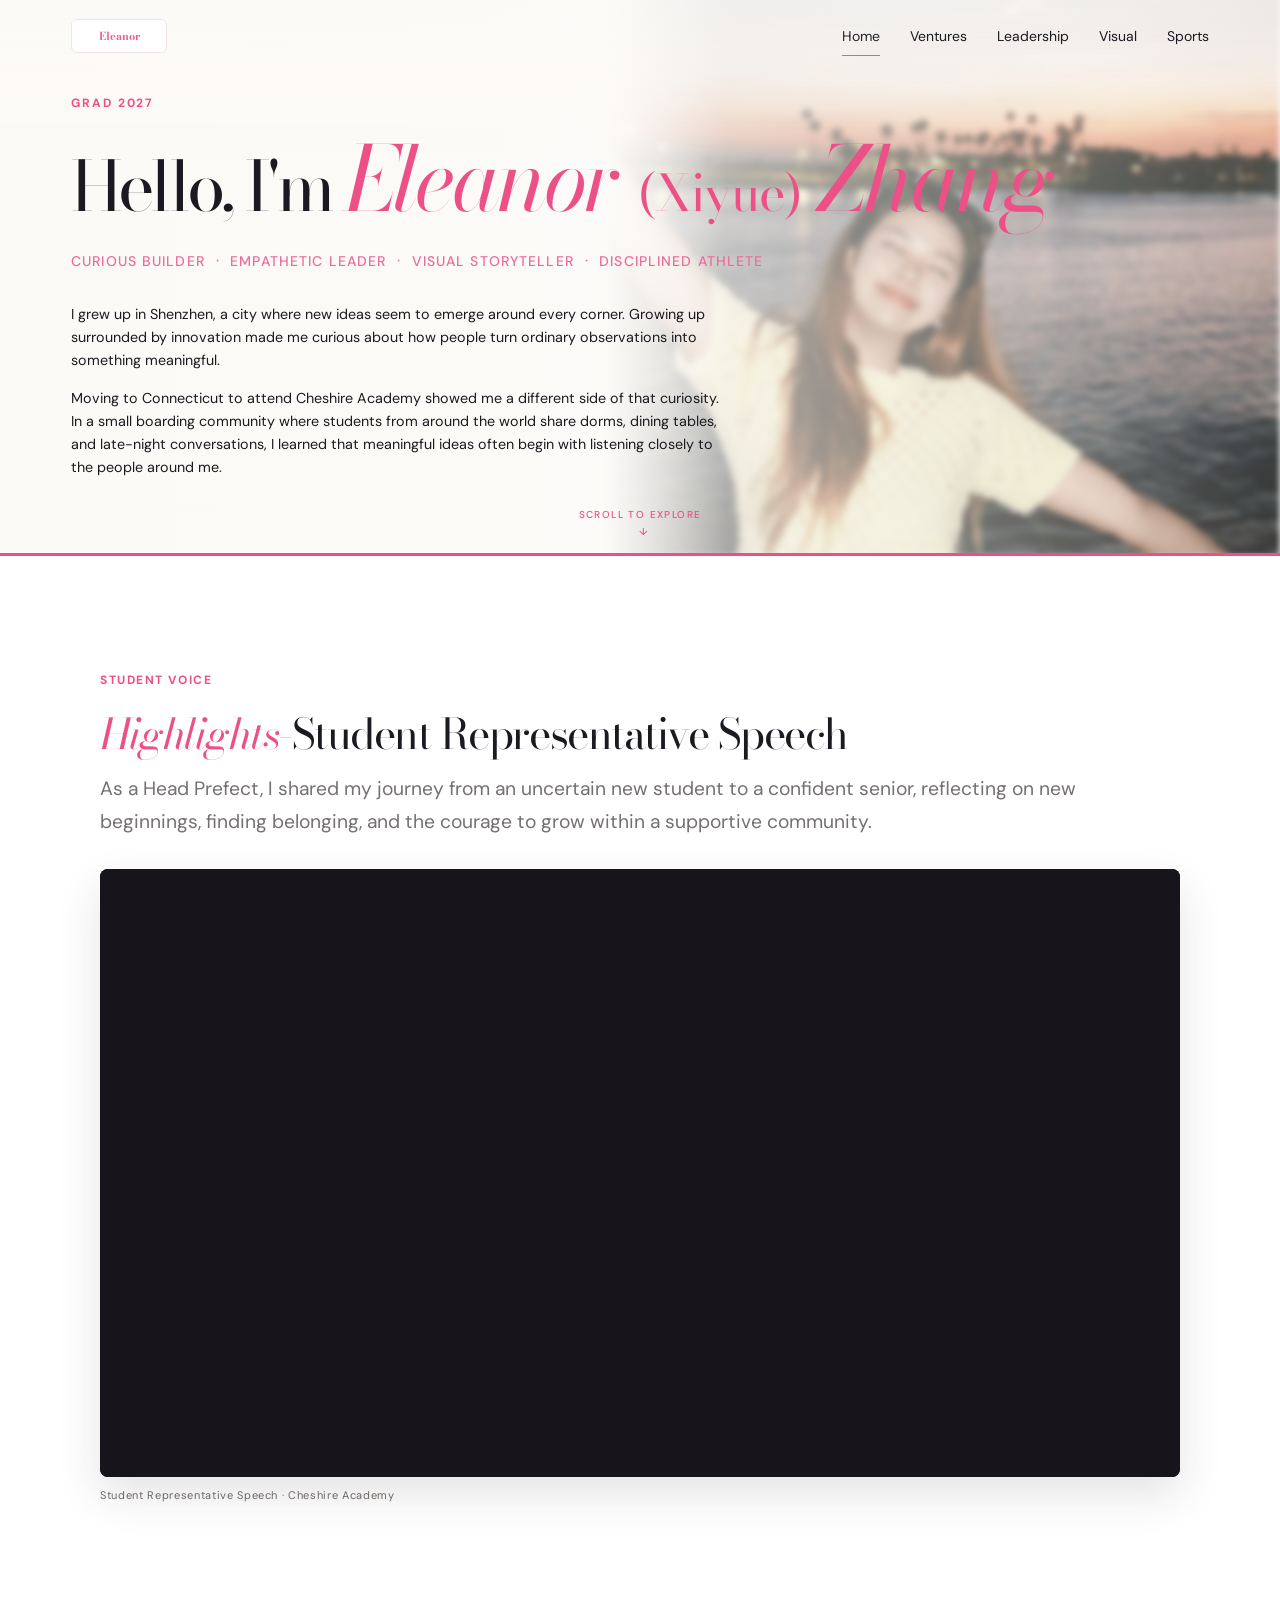
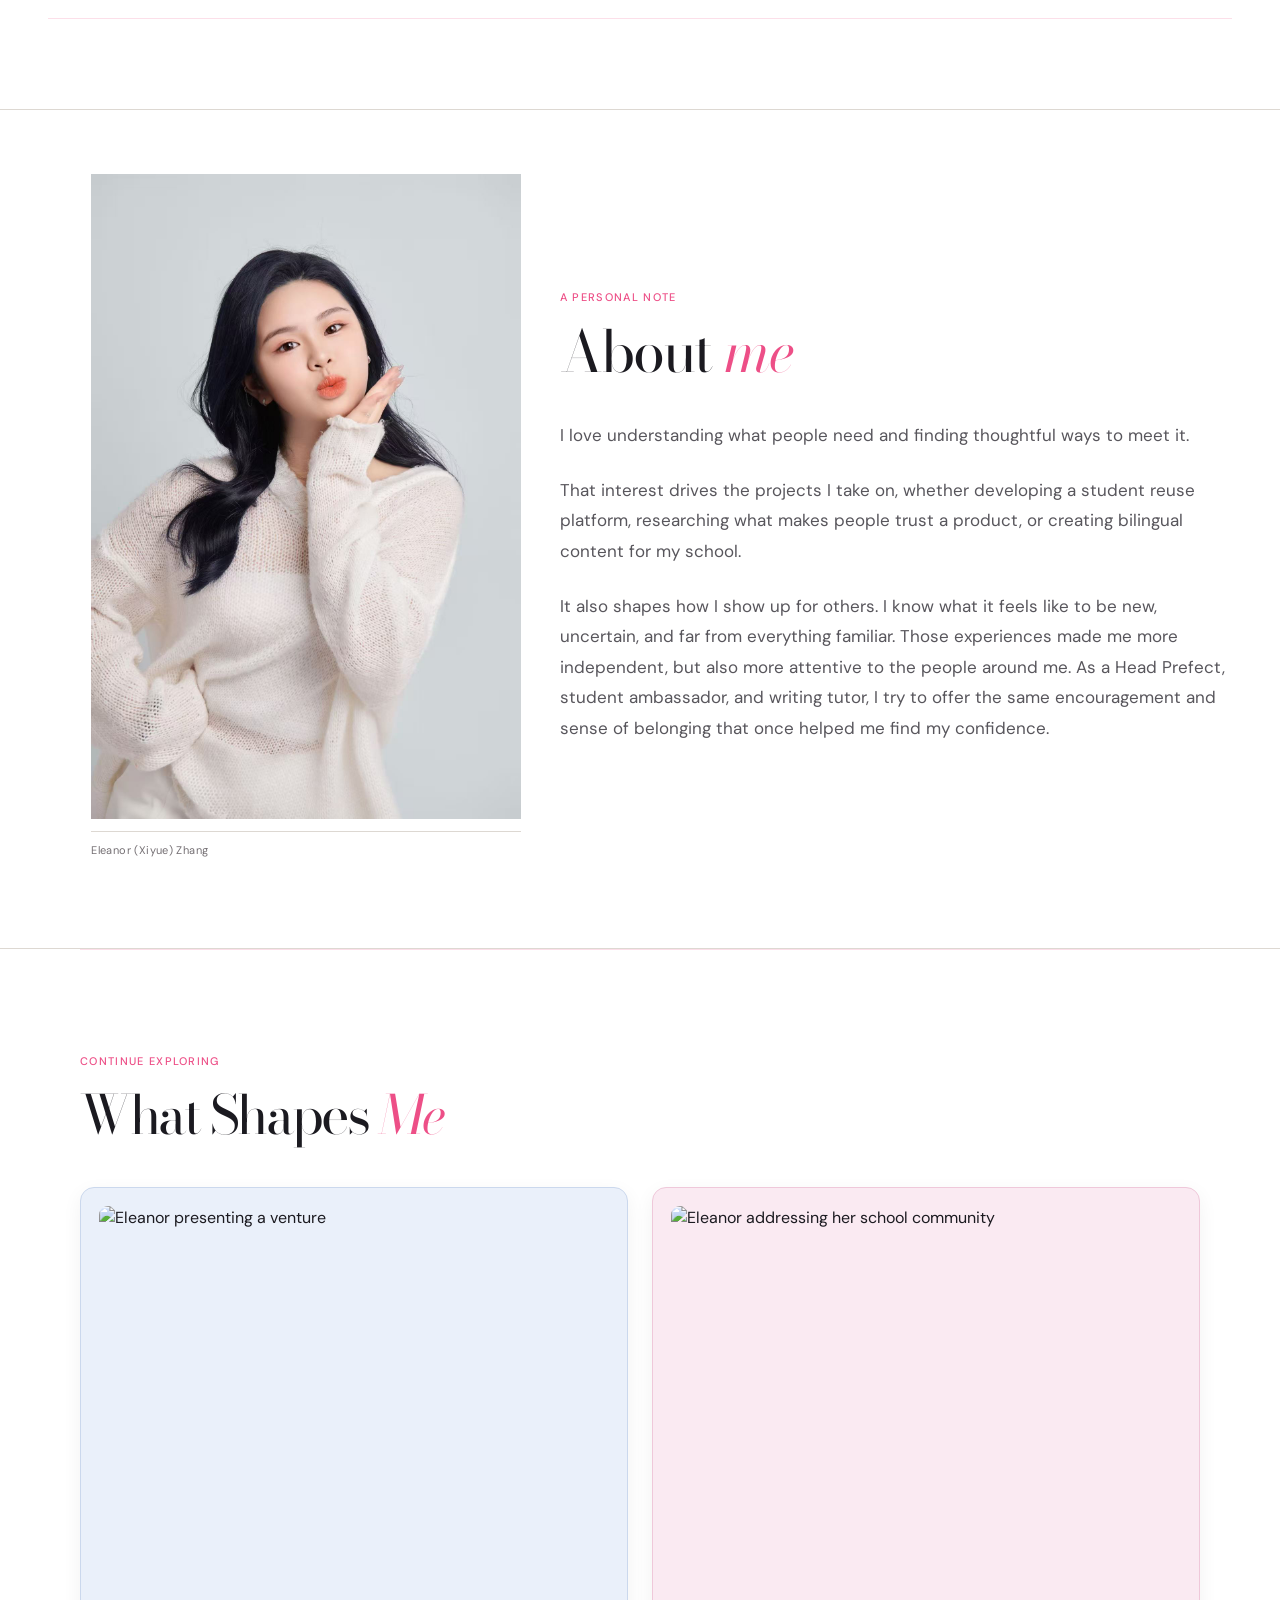
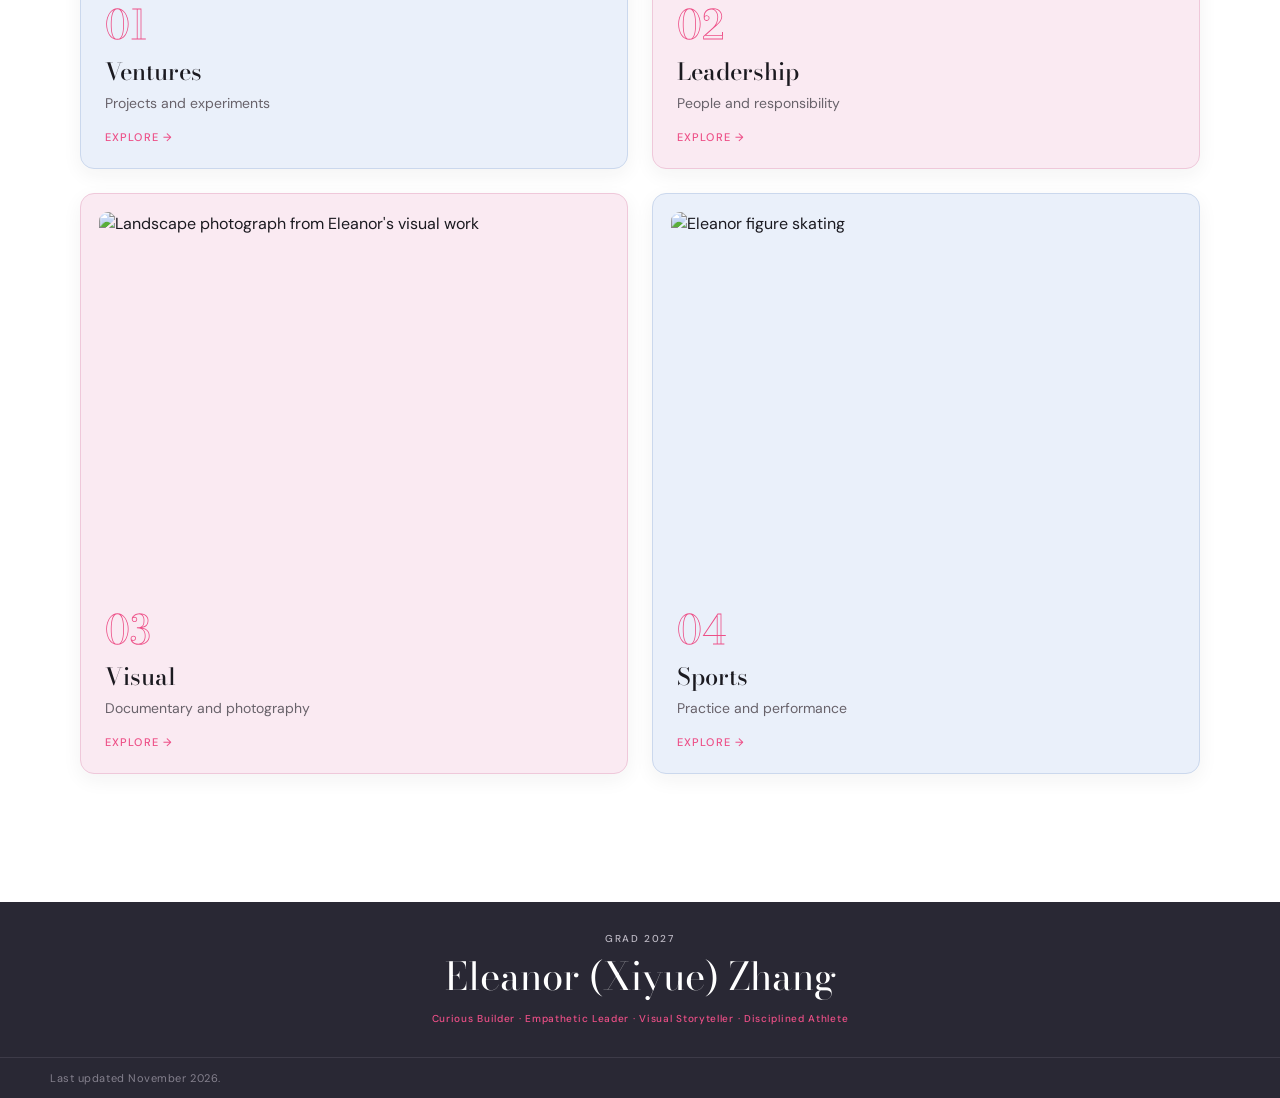
==== commit 7b316d93: "Refresh home headings and optimize Ventures media loading" ====
--- a/index.html
+++ b/index.html
@@ -1,5 +1,5 @@
 <!doctype html>
-<html lang="en"><head><meta charset="UTF-8"><meta name="viewport" content="width=device-width,initial-scale=1"><meta name="referrer" content="strict-origin-when-cross-origin"><title>Eleanor Zhang</title><link rel="icon" href="./favicon.ico?v=20261025" sizes="any"><link rel="icon" type="image/svg+xml" href="./favicon.svg?v=20261025"><link rel="icon" type="image/png" sizes="32x32" href="./favicon.png?v=20261025"><meta name="description" content="Eleanor Zhang — a personal editorial portfolio for university applications."><link rel="preconnect" href="https://fonts.googleapis.com"><link rel="preconnect" href="https://fonts.gstatic.com" crossorigin><link href="https://fonts.googleapis.com/css2?family=Bodoni+Moda:ital,wght@0,400;0,500;1,400&family=DM+Sans:opsz,wght@9..40,400;9..40,500;9..40,700&display=swap" rel="stylesheet"><link rel="stylesheet" href="./style.css?v=20261106-home-copy"><script data-cfasync="false" src="./script.js?v=20261103-split-ventures" defer></script></head>
+<html lang="en"><head><meta charset="UTF-8"><meta name="viewport" content="width=device-width,initial-scale=1"><meta name="referrer" content="strict-origin-when-cross-origin"><title>Eleanor Zhang</title><link rel="icon" href="./favicon.ico?v=20261025" sizes="any"><link rel="icon" type="image/svg+xml" href="./favicon.svg?v=20261025"><link rel="icon" type="image/png" sizes="32x32" href="./favicon.png?v=20261025"><meta name="description" content="Eleanor Zhang — a personal editorial portfolio for university applications."><link rel="preconnect" href="https://fonts.googleapis.com"><link rel="preconnect" href="https://fonts.gstatic.com" crossorigin><link href="https://fonts.googleapis.com/css2?family=Bodoni+Moda:ital,wght@0,400;0,500;1,400&family=DM+Sans:opsz,wght@9..40,400;9..40,500;9..40,700&display=swap" rel="stylesheet"><link rel="stylesheet" href="./style.css?v=20261108-perf"><script data-cfasync="false" src="./script.js?v=20261108-perf" defer></script></head>
 <body class="editorial-home home-page"><a class="skip-link" href="#home">Skip to content</a>
 <header class="site-header" data-header>
   <a class="wordmark" href="#home" aria-label="Eleanor Zhang — back to top">Eleanor</a>
@@ -17,11 +17,11 @@
 <div class="eh-hero"><div class="eh-hero-bg" aria-hidden="true"><img src="./assets/home/home2.JPG" alt="" width="1280" height="1706" loading="eager" decoding="async" fetchpriority="high"></div>
   <div class="eh-meta"><span>GRAD 2027</span></div>
   <div class="eh-title-block"><h1 id="hero-title"><span>Hello, I'm</span><em><span>Eleanor <span class="eh-name-alt">(Xiyue)</span></span><span>Zhang</span></em></h1></div>
-  <div class="eh-opening-intro"><h2>Self-intro</h2><p>I grew up in Shenzhen, a city where new ideas seem to emerge around every corner. Growing up surrounded by innovation made me curious about how people turn ordinary observations into something meaningful.</p><p>Moving to Connecticut to attend Cheshire Academy showed me a different side of that curiosity. In a small boarding community where students from around the world share dorms, dining tables, and late-night conversations, I learned that meaningful ideas often begin with listening closely to the people around me.</p></div>
+  <div class="eh-opening-intro"><p>I grew up in Shenzhen, a city where new ideas seem to emerge around every corner. Growing up surrounded by innovation made me curious about how people turn ordinary observations into something meaningful.</p><p>Moving to Connecticut to attend Cheshire Academy showed me a different side of that curiosity. In a small boarding community where students from around the world share dorms, dining tables, and late-night conversations, I learned that meaningful ideas often begin with listening closely to the people around me.</p></div>
   <div class="eh-keywords" aria-label="Personal qualities"><strong>Curious Builder</strong> <span aria-hidden="true">·</span> <strong>Empathetic Leader</strong> <span aria-hidden="true">·</span> <strong>Visual Storyteller</strong> <span aria-hidden="true">·</span> <strong>Disciplined Athlete</strong></div>
   <a class="eh-scroll" href="#student-voice">Scroll to explore <span aria-hidden="true">↓</span></a>
 </div>
-<div id="student-voice" class="eh-section eh-speech-return home-feature reveal-group"><div class="home-feature-copy"><p class="sub-label">Student voice</p><h3>Student Representative Speech <em>— Highlights</em></h3><p class="eh-speech-note">As a Head Prefect, I shared my journey from an uncertain new student to a confident senior, reflecting on new beginnings, finding belonging, and the courage to grow within a supportive community.</p></div><div class="feature-video-wrap youtube-video-wrap" data-feature-video data-youtube-video><div class="youtube-player" data-youtube-id="qHeuWkfJ2oY" aria-label="Student Representative Speech — Highlights"></div><img class="youtube-poster" src="./assets/home/student-representative-highlights/Student Representative Speech-cover.jpg" alt="Student Representative Speech — Highlights video cover" loading="lazy"><button class="feature-video-toggle youtube-video-toggle" type="button" aria-label="Play Student Representative Speech — Highlights"><span aria-hidden="true">▶</span></button></div><p class="eh-video-caption">Student Representative Speech · Cheshire Academy</p></div>
+<div id="student-voice" class="eh-section eh-speech-return home-feature reveal-group"><div class="home-feature-copy"><p class="sub-label">Student voice</p><h3><em>Highlights</em>-Student Representative Speech</h3><p class="eh-speech-note">As a Head Prefect, I shared my journey from an uncertain new student to a confident senior, reflecting on new beginnings, finding belonging, and the courage to grow within a supportive community.</p></div><div class="feature-video-wrap youtube-video-wrap" data-feature-video data-youtube-video><div class="youtube-player" data-youtube-id="qHeuWkfJ2oY" aria-label="Student Representative Speech — Highlights"></div><img class="youtube-poster" src="./assets/home/student-representative-highlights/Student Representative Speech-cover.jpg" alt="Student Representative Speech — Highlights video cover" loading="lazy"><button class="feature-video-toggle youtube-video-toggle" type="button" aria-label="Play Student Representative Speech — Highlights"><span aria-hidden="true">▶</span></button></div><p class="eh-video-caption">Student Representative Speech · Cheshire Academy</p></div>
 <section id="about-me" class="eh-about reveal-group" aria-labelledby="about-me-title">
   <div class="eh-about-grid">
     <figure class="eh-about-portrait">
@@ -45,7 +45,7 @@
   </div>
 </section>
 </section>
-<section class="eh-section eh-explore" aria-labelledby="explore-title"><header><p class="eh-label">Continue exploring</p><h2 id="explore-title">Four Chapters of <em>me</em></h2></header><nav class="eh-index" aria-label="Portfolio chapters">
+<section class="eh-section eh-explore" aria-labelledby="explore-title"><header><p class="eh-label">Continue exploring</p><h2 id="explore-title">What Shapes <em>Me</em></h2></header><nav class="eh-index" aria-label="Portfolio chapters">
         <a class="eh-entry eh-ventures" href="ventures.html"><img src="./assets/ventures/BPA/IMG_1269.JPG" alt="Eleanor presenting a venture" width="3200" height="2132"><span class="eh-entry-copy"><i>01</i><strong>Ventures</strong><small>Projects and experiments</small><b>Explore →</b></span></a>
         <a class="eh-entry eh-leadership" href="leadership.html"><img src="./assets/home/student-representative-highlights/student-representative-highlights-cover.jpg" alt="Eleanor addressing her school community" width="1920" height="1080"><span class="eh-entry-copy"><i>02</i><strong>Leadership</strong><small>People and responsibility</small><b>Explore →</b></span></a>
         <a class="eh-entry eh-visual" href="visual.html"><img src="./assets/visual/photography/Gates of Heaven.jpg" alt="Landscape photograph from Eleanor's visual work" width="2304" height="1536"><span class="eh-entry-copy"><i>03</i><strong>Visual</strong><small>Documentary and photography</small><b>Explore →</b></span></a>
--- a/style.css
+++ b/style.css
@@ -1559,6 +1559,13 @@
 }
 
 /* HOME / ABOUT ME — a quiet portrait and reading spread. */
+.pdf-preview-slot{position:relative}
+.pdf-load-button{position:absolute;inset:0;width:100%;display:flex;flex-direction:column;align-items:center;justify-content:center;gap:12px;padding:28px;border:1px solid var(--line);border-radius:12px;background:#fff;color:var(--ink);cursor:pointer;text-align:center}
+.pdf-load-button strong{font:400 clamp(26px,3vw,38px)/1.2 var(--serif)}
+.pdf-load-button span{padding:9px 18px;border:1px solid var(--pink);border-radius:999px;color:var(--pink);font-size:14px}
+.pdf-load-button small{max-width:440px;color:var(--muted);font-size:13px;line-height:1.6}
+.pdf-load-button:hover span{background:#fff1f6}
+.pdf-load-button[hidden]{display:none}
 .editorial-home .eh-speech-note{width:100%;margin:12px 0 20px;color:var(--muted);font:400 clamp(16px,1.3vw,18px)/1.75 var(--sans);text-align:left}
 .editorial-home .eh-about{
   width:100%;
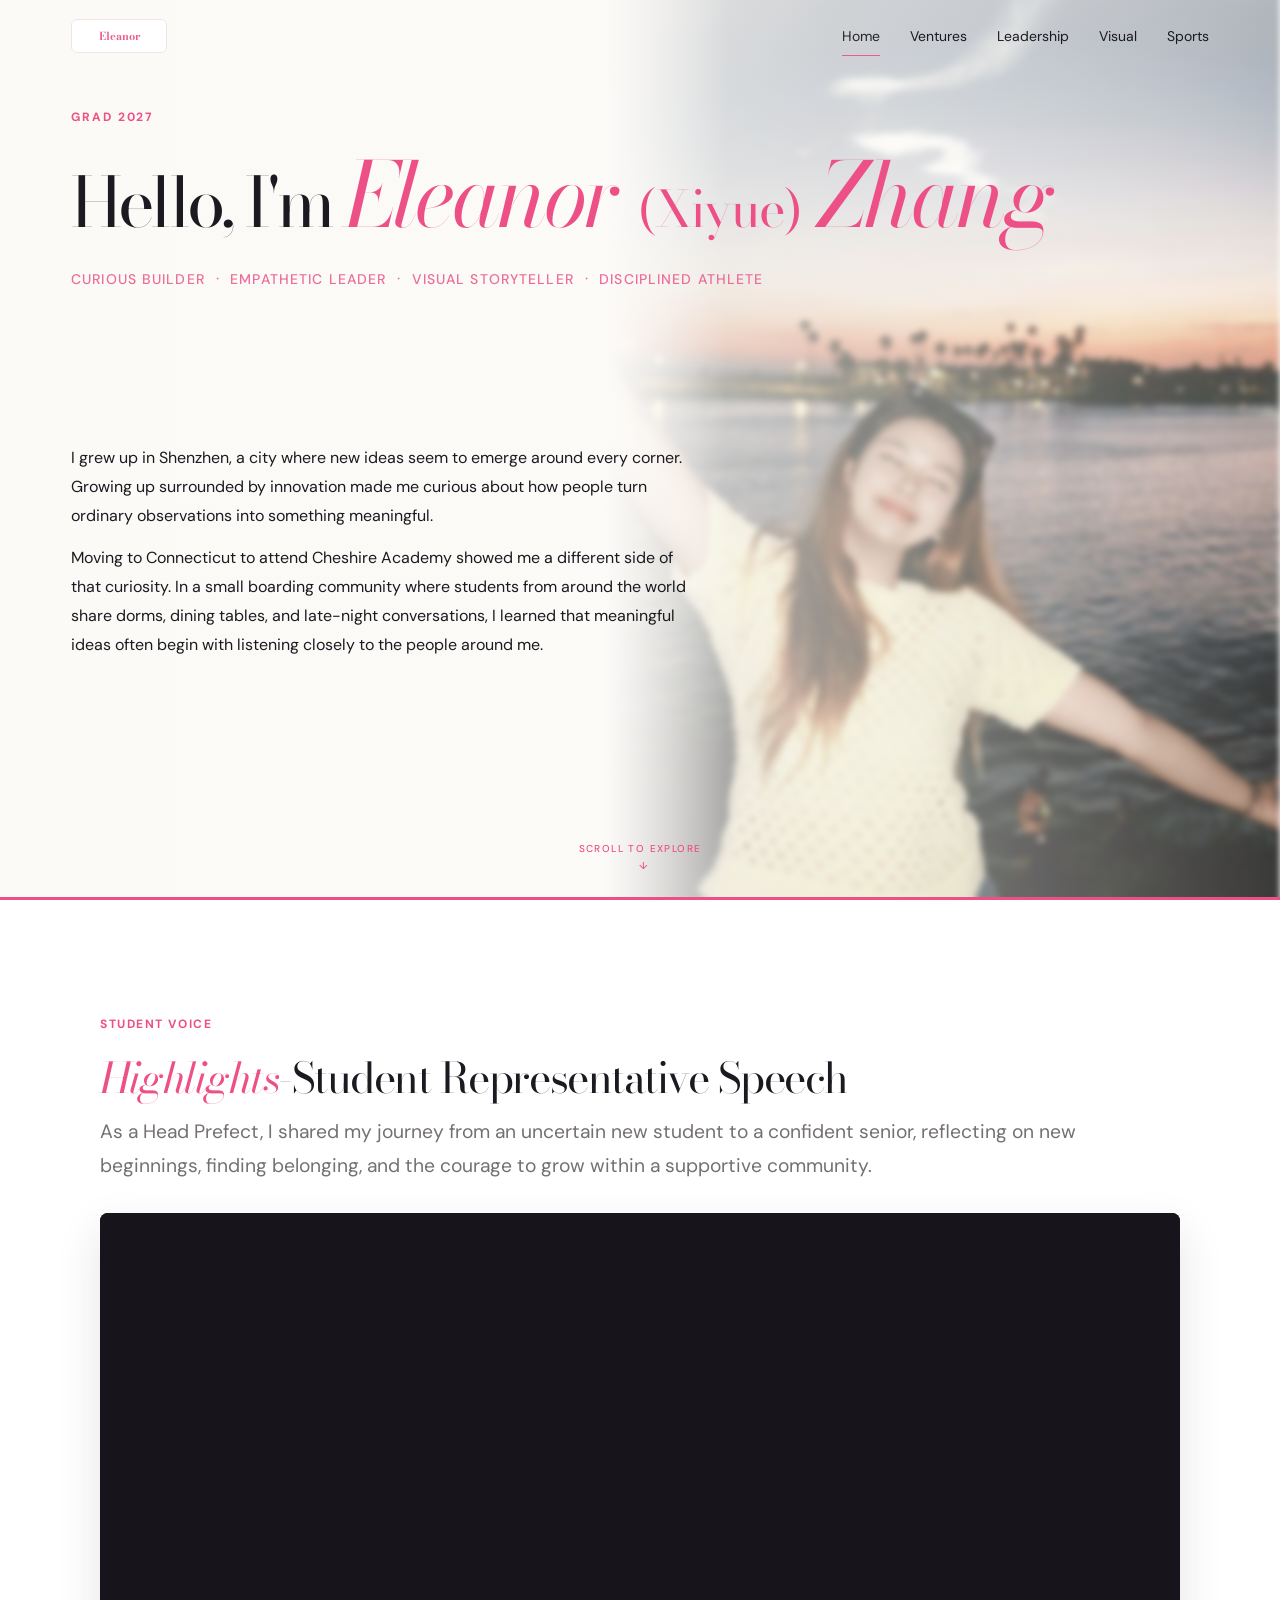
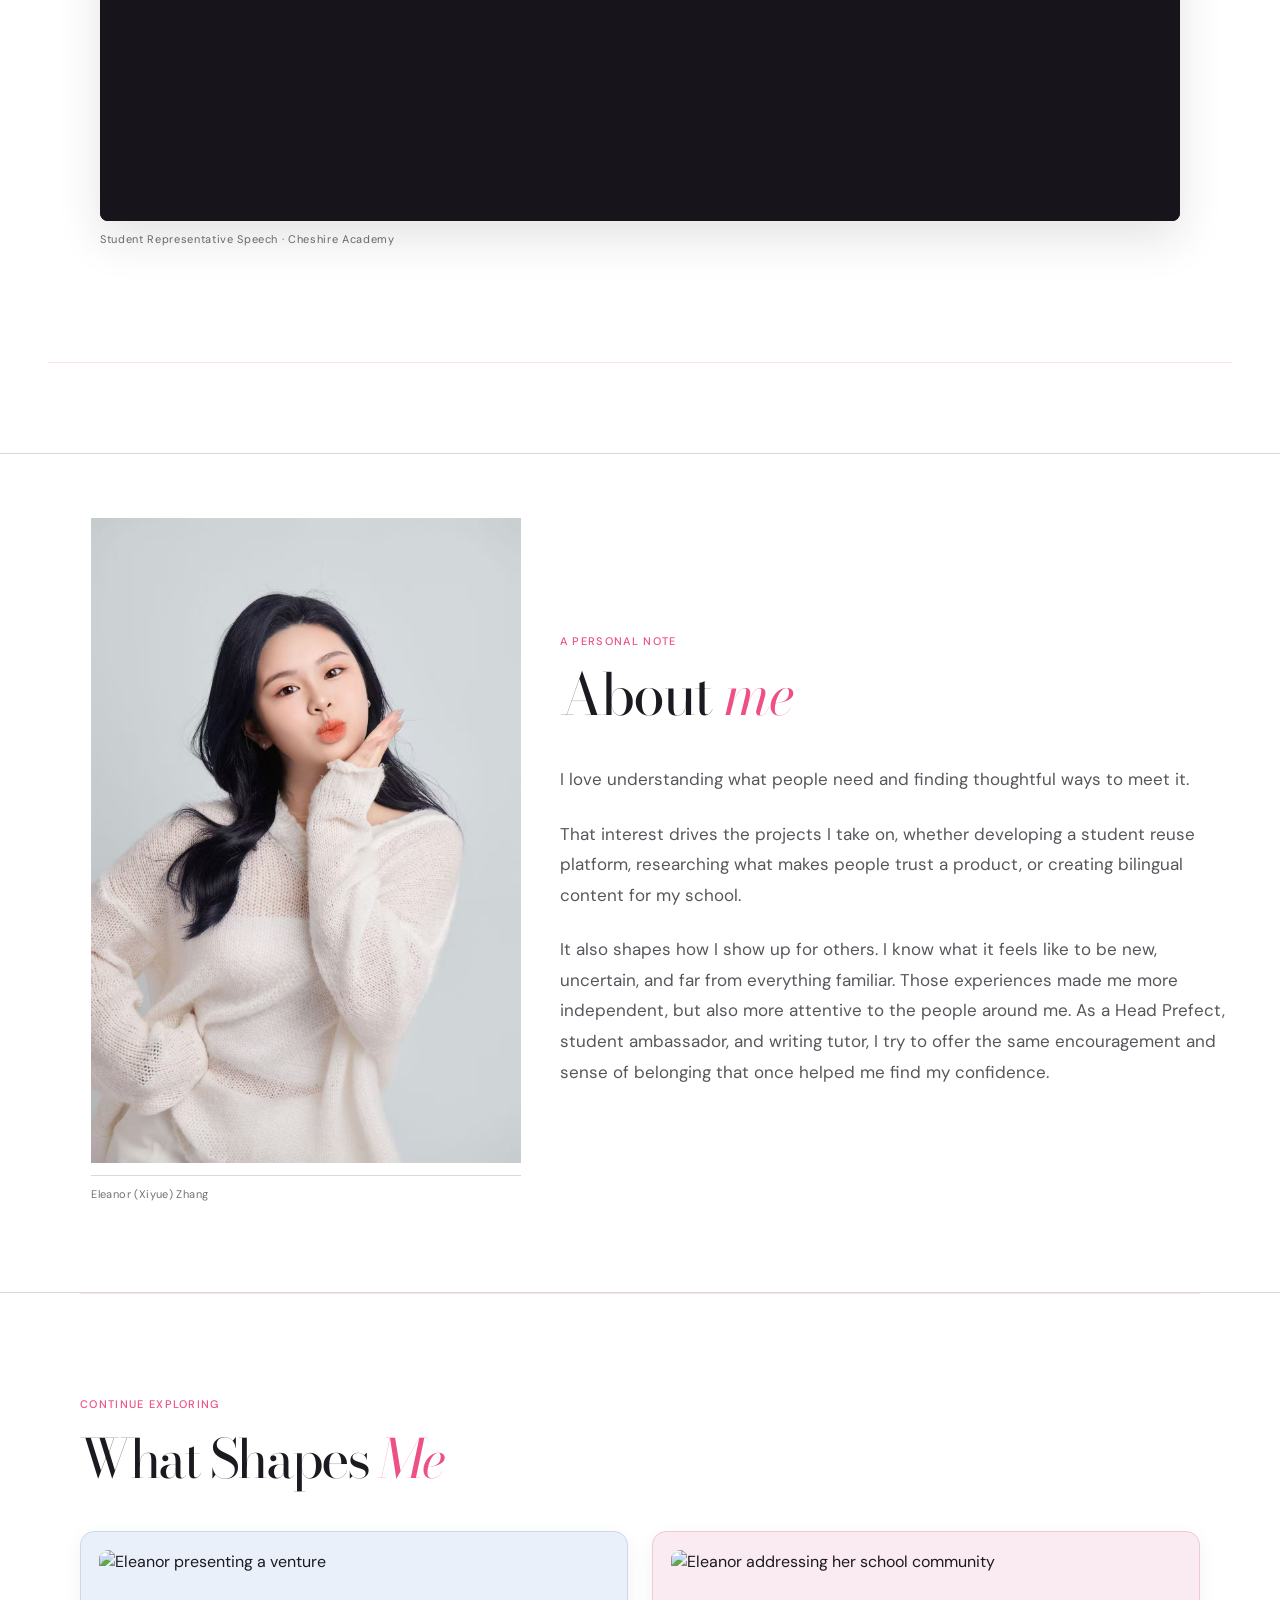
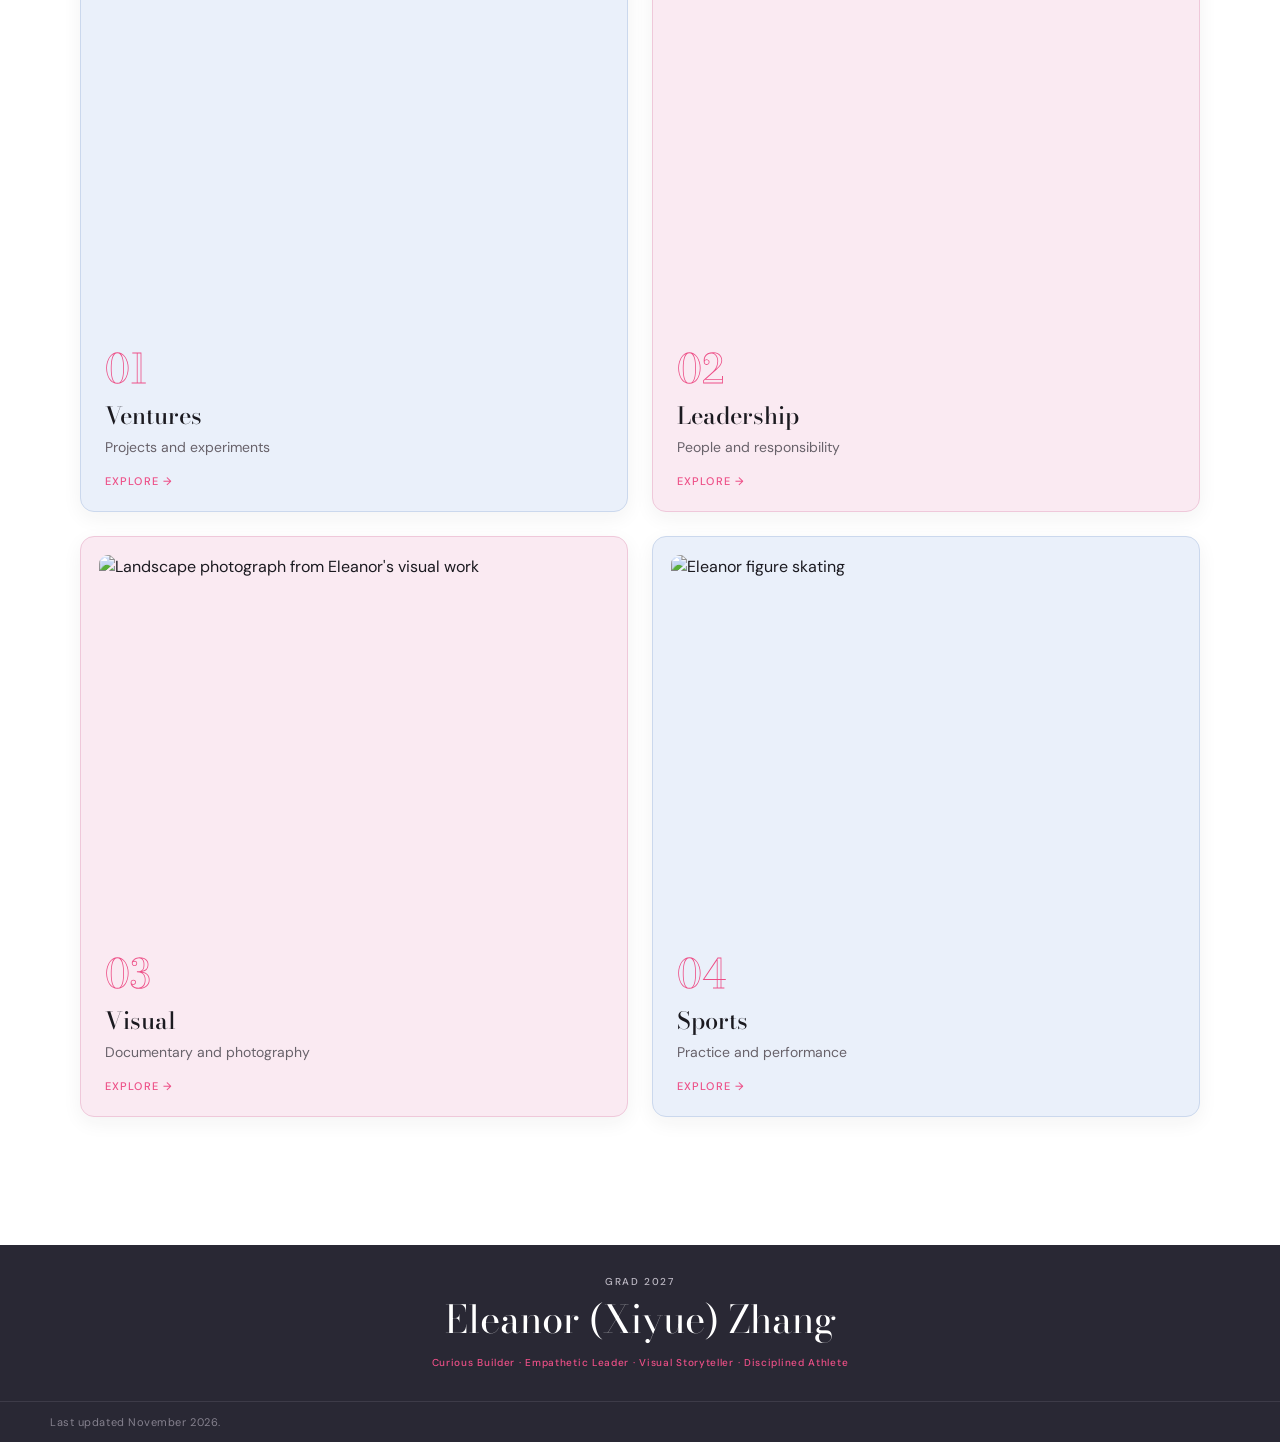
==== commit 3ff9468b: "Restore adaptive full-screen home hero and balance introduction spacing" ====
--- a/index.html
+++ b/index.html
@@ -1,5 +1,5 @@
 <!doctype html>
-<html lang="en"><head><meta charset="UTF-8"><meta name="viewport" content="width=device-width,initial-scale=1"><meta name="referrer" content="strict-origin-when-cross-origin"><title>Eleanor Zhang</title><link rel="icon" href="./favicon.ico?v=20261025" sizes="any"><link rel="icon" type="image/svg+xml" href="./favicon.svg?v=20261025"><link rel="icon" type="image/png" sizes="32x32" href="./favicon.png?v=20261025"><meta name="description" content="Eleanor Zhang — a personal editorial portfolio for university applications."><link rel="preconnect" href="https://fonts.googleapis.com"><link rel="preconnect" href="https://fonts.gstatic.com" crossorigin><link href="https://fonts.googleapis.com/css2?family=Bodoni+Moda:ital,wght@0,400;0,500;1,400&family=DM+Sans:opsz,wght@9..40,400;9..40,500;9..40,700&display=swap" rel="stylesheet"><link rel="stylesheet" href="./style.css?v=20261108-perf"><script data-cfasync="false" src="./script.js?v=20261108-perf" defer></script></head>
+<html lang="en"><head><meta charset="UTF-8"><meta name="viewport" content="width=device-width,initial-scale=1"><meta name="referrer" content="strict-origin-when-cross-origin"><title>Eleanor Zhang</title><link rel="icon" href="./favicon.ico?v=20261025" sizes="any"><link rel="icon" type="image/svg+xml" href="./favicon.svg?v=20261025"><link rel="icon" type="image/png" sizes="32x32" href="./favicon.png?v=20261025"><meta name="description" content="Eleanor Zhang — a personal editorial portfolio for university applications."><link rel="preconnect" href="https://fonts.googleapis.com"><link rel="preconnect" href="https://fonts.gstatic.com" crossorigin><link href="https://fonts.googleapis.com/css2?family=Bodoni+Moda:ital,wght@0,400;0,500;1,400&family=DM+Sans:opsz,wght@9..40,400;9..40,500;9..40,700&display=swap" rel="stylesheet"><link rel="stylesheet" href="./style.css?v=20261108-fullscreen-home"><script data-cfasync="false" src="./script.js?v=20261108-perf" defer></script></head>
 <body class="editorial-home home-page"><a class="skip-link" href="#home">Skip to content</a>
 <header class="site-header" data-header>
   <a class="wordmark" href="#home" aria-label="Eleanor Zhang — back to top">Eleanor</a>
--- a/style.css
+++ b/style.css
@@ -1384,13 +1384,13 @@
   line-height:1.2;
   letter-spacing:.08em;
 }
-.editorial-home .eh-opening-intro{grid-column:1/8;max-width:min(680px,56vw)}
-/* Let the complete introduction set the hero height, with a close reading cue. */
-.editorial-home .eh-hero{min-height:0;padding-bottom:62px;align-content:start}
+.editorial-home .eh-opening-intro{grid-column:1/8;max-width:min(620px,51vw);align-self:center}
+/* A full-screen opening spread, growing naturally if the text needs more room. */
+.editorial-home .eh-hero{min-height:100svh;min-height:100dvh;padding-bottom:88px;align-content:start;grid-template-rows:auto auto auto 1fr auto;row-gap:clamp(22px,3vh,36px)}
 .editorial-home .eh-opening-intro>p:last-child{margin-bottom:0}
-.editorial-home .eh-scroll{bottom:14px}
+.editorial-home .eh-scroll{bottom:24px}
 @media(min-width:901px){
-  .editorial-home .eh-hero{padding-bottom:48px}
+  .editorial-home .eh-hero{padding-top:clamp(104px,11vh,156px);padding-bottom:88px}
   .editorial-home .eh-hero-bg img{width:52%}
 }
 @media(max-width:900px){.editorial-home .eh-opening-intro{grid-column:1/6;max-width:560px}}
@@ -1510,13 +1510,13 @@
 .detail-page .detail-module :is(.resource-links a,.pdf-embed-actions a,.camping-article-link,.kettle-site-actions a,.photo-award figcaption a):focus-visible{color:var(--rose-action);border-color:var(--rose-action);background:#fff1f6}
 @media(max-width:767px){.topic-hero-content{transform:translateY(-12px)}.detail-page.full-stories .detail-module{padding-top:32px}.topic-blocks #detail-main .detail-module{padding-top:var(--block-pad)}}
 /* Circlo: complete interface screenshots, sequenced as editorial spreads. */
-.editorial-home .eh-opening-intro>p{font-size:clamp(14px,1.12vw,17px);line-height:1.62}
-.editorial-home .eh-opening-intro>p+p{margin-top:18px}
+.editorial-home .eh-opening-intro>p,.editorial-home .eh-opening-intro>p:last-child{font-size:clamp(16px,1.25vw,20px);line-height:1.8}
+.editorial-home .eh-opening-intro>p+p{margin-top:clamp(22px,3vh,34px)}
 .writing-tutor-gallery{display:grid;grid-template-columns:1.2fr 1fr;align-items:end;gap:clamp(18px,2.5vw,32px)}
 .writing-tutor-gallery figure{margin:0}
 .writing-tutor-gallery .zoom{height:auto;border-radius:0}
 .writing-tutor-gallery img{height:auto;object-fit:contain}
-@media(max-width:1024px){.editorial-home .eh-opening-intro>p{font-size:14px;line-height:1.55}}
+@media(max-width:1024px){.editorial-home .eh-opening-intro>p,.editorial-home .eh-opening-intro>p:last-child{font-size:14px;line-height:1.65}}
 @media(max-width:600px){.writing-tutor-gallery{grid-template-columns:1fr;gap:18px}}
 .circlo-story{margin:0 0 clamp(40px,5vw,64px);padding-top:32px;border-top:1px solid var(--line)}
 .circlo-story-header{display:flex;justify-content:space-between;align-items:flex-end;gap:24px;margin-bottom:32px}
